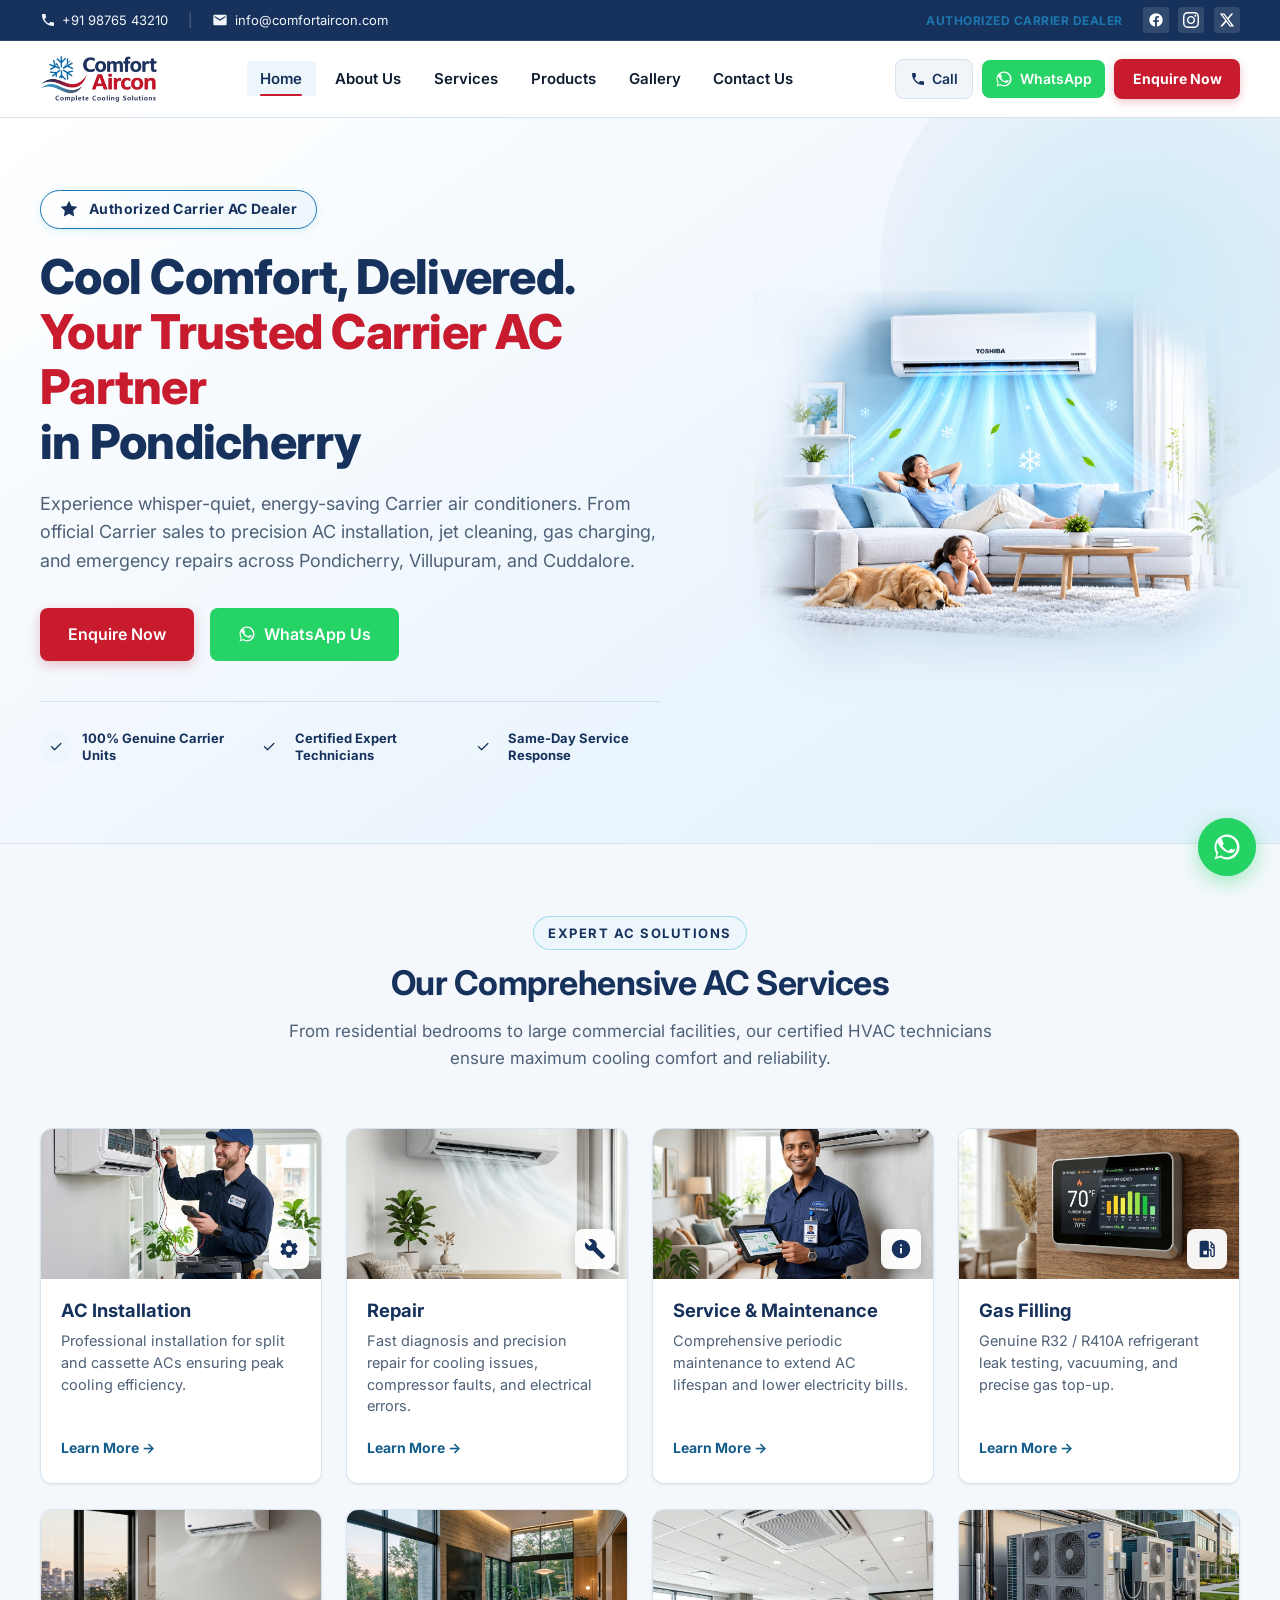
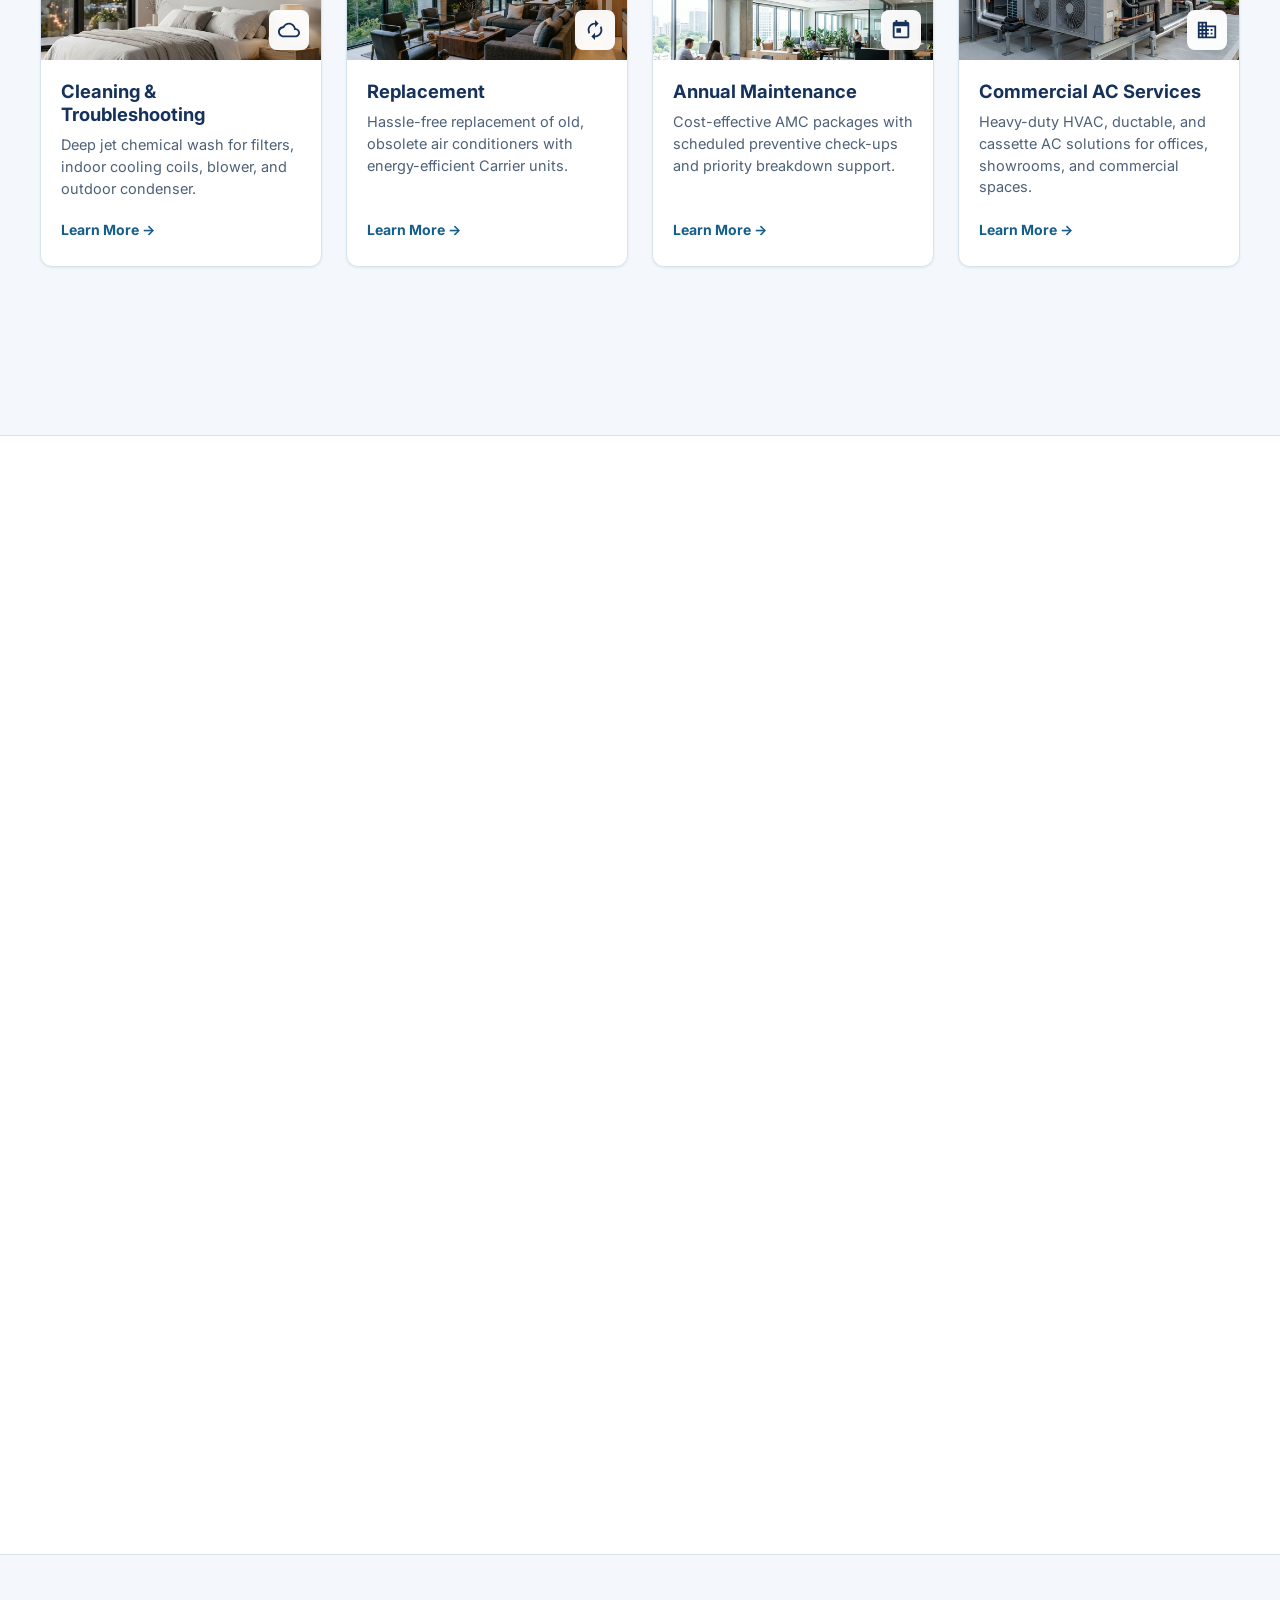
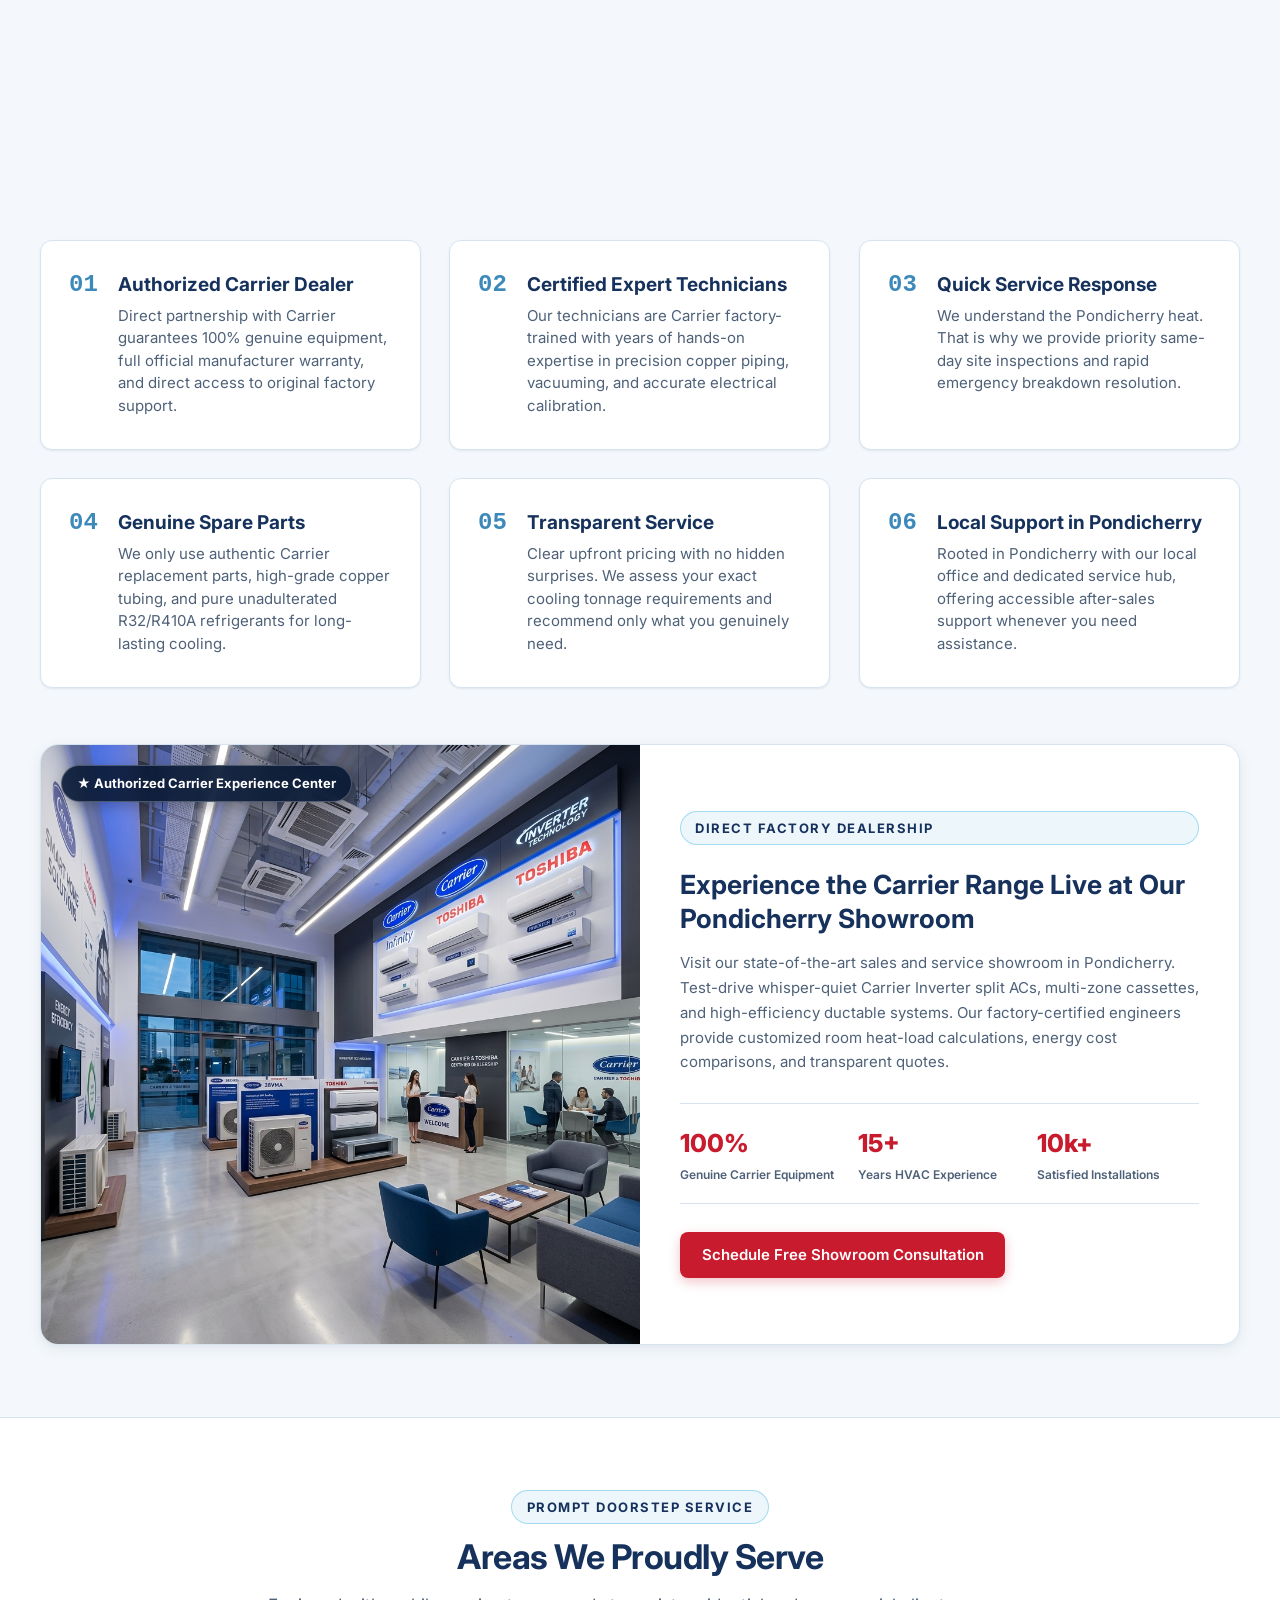
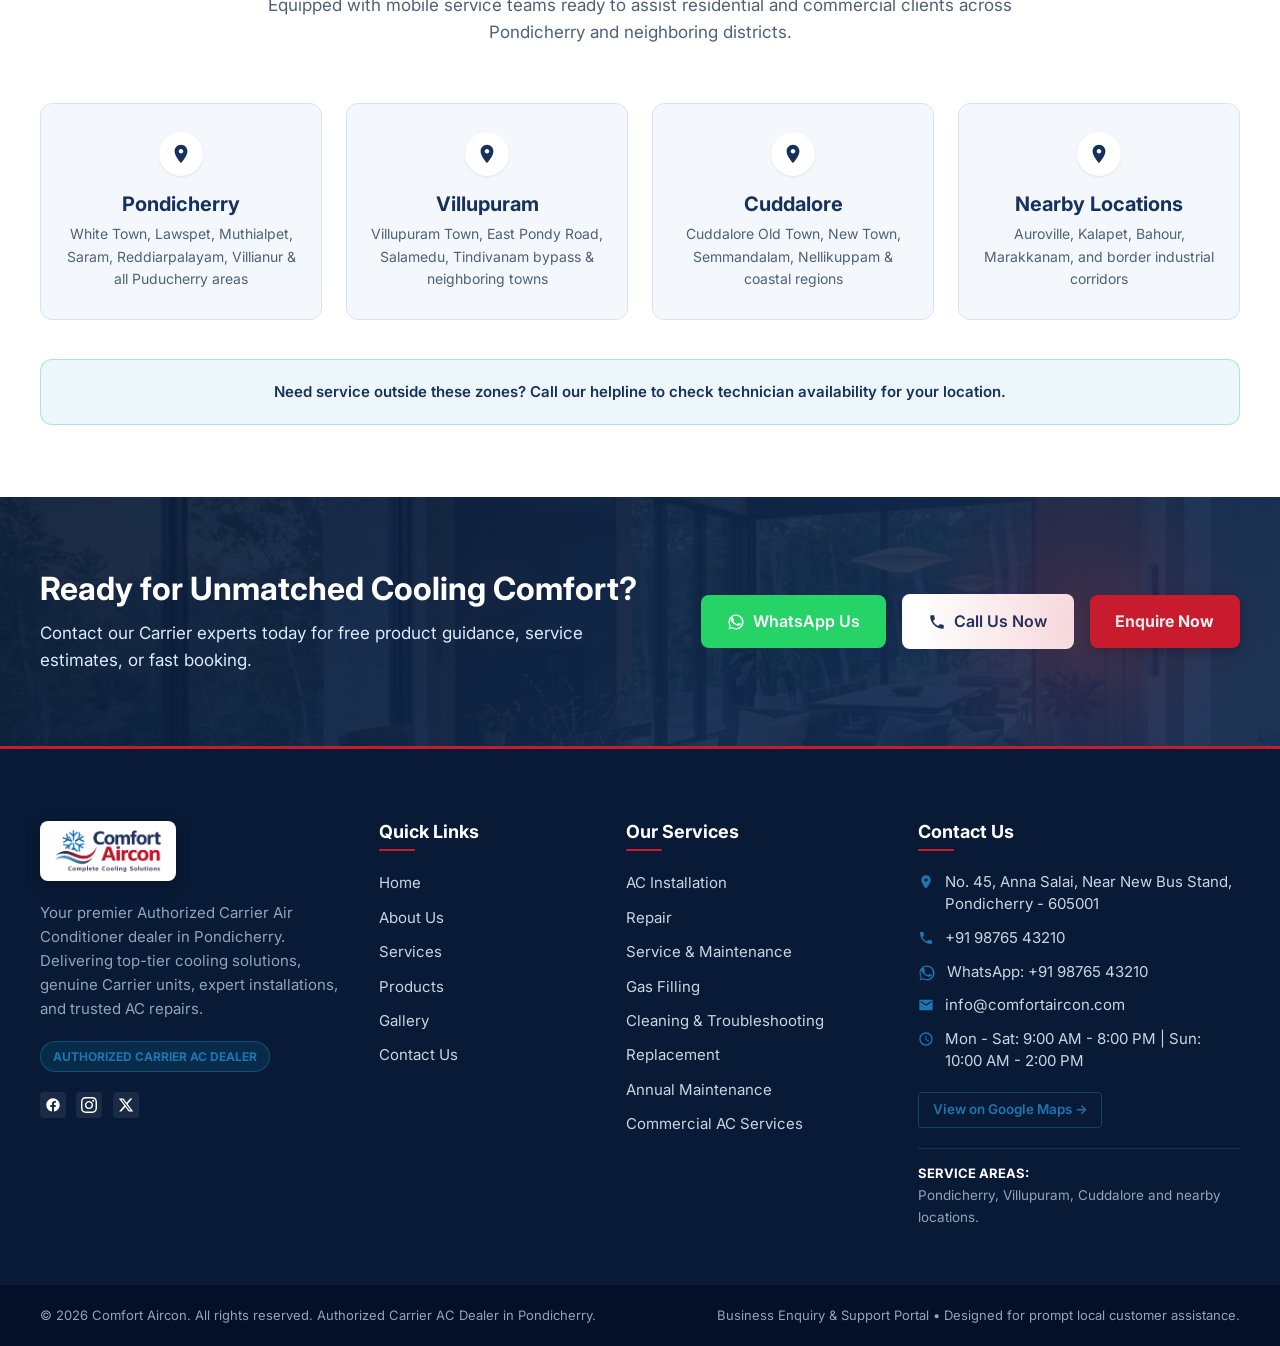
==== index.html @ d2ba53d6 "first commit" ====
<!DOCTYPE html>
<html lang="en">
<head>
  <meta charset="UTF-8" />
  <meta name="viewport" content="width=device-width, initial-scale=1.0" />
  <title>Comfort Aircon | Carrier AC Dealer &amp; AC Services in Pondicherry</title>
  <meta name="description" content="Authorized Carrier AC dealer and trusted AC service center in Pondicherry. Expert AC installation, repair, gas filling, maintenance and AMC in Pondicherry, Villupuram, and Cuddalore." />
  <meta name="keywords" content="Carrier AC dealer Pondicherry, AC service Pondicherry, AC installation, AC repair Pondicherry, Carrier inverter AC, AC gas filling Pondicherry, Villupuram, Cuddalore" />
  
  <!-- Open Graph Meta Tags -->
  <meta property="og:title" content="Comfort Aircon | Carrier AC Dealer &amp; AC Services in Pondicherry" />
  <meta property="og:description" content="Authorized Carrier AC dealer in Pondicherry. Fast AC installation, repair, gas filling, and preventive maintenance across Pondicherry, Villupuram, and Cuddalore." />
  <meta property="og:type" content="website" />
  <meta property="og:url" content="https://comfortaircon.com/" />
  <meta property="og:image" content="assets/images/hero-ac.svg" />

  <!-- Google Font: Inter -->
  <link rel="preconnect" href="https://fonts.googleapis.com" />
  <link rel="preconnect" href="https://fonts.gstatic.com" crossorigin />
  <link href="https://fonts.googleapis.com/css2?family=Inter:wght@400;500;600;700;800&display=swap" rel="stylesheet" />

  <!-- Stylesheet -->
  <link rel="stylesheet" href="css/style.css" />

  <!-- LocalBusiness Schema (JSON-LD) for SEO -->
  <script type="application/ld+json">
  {
    "@context": "https://schema.org",
    "@type": "HVACBusiness",
    "name": "Comfort Aircon",
    "image": "assets/images/hero-ac.svg",
    "description": "Authorized Carrier Air Conditioners dealer and multi-brand AC repair and maintenance service specialist in Pondicherry.",
    "address": {
      "@type": "PostalAddress",
      "streetAddress": "No. 45, Anna Salai, Near New Bus Stand",
      "addressLocality": "Pondicherry",
      "postalCode": "605001",
      "addressRegion": "Tamil Nadu / Puducherry",
      "addressCountry": "IN"
    },
    "geo": {
      "@type": "GeoCoordinates",
      "latitude": "11.9340",
      "longitude": "79.8306"
    },
    "telephone": "+919876543210",
    "email": "info@comfortaircon.com",
    "priceRange": "$$",
    "openingHoursSpecification": [
      {
        "@type": "OpeningHoursSpecification",
        "dayOfWeek": ["Monday", "Tuesday", "Wednesday", "Thursday", "Friday", "Saturday"],
        "opens": "09:00",
        "closes": "20:00"
      },
      {
        "@type": "OpeningHoursSpecification",
        "dayOfWeek": "Sunday",
        "opens": "10:00",
        "closes": "14:00"
      }
    ],
    "areaServed": [
      "Pondicherry",
      "Villupuram",
      "Cuddalore"
    ]
  }
  </script>
</head>
<body>

  <!-- Injected Header by layout.js -->
  <div id="site-header"></div>

  <!-- Main Home Page Content -->
  <main class="site-main">

    <!-- 1. HERO / BANNER SECTION -->
    <section class="hero-section" aria-labelledby="hero-heading">
      <div class="container hero-grid">
        <div class="hero-content reveal-on-scroll">
          <div class="dealer-seal-badge">
            <svg class="seal-icon" viewBox="0 0 24 24" fill="currentColor" aria-hidden="true">
              <path d="M12 2L15.09 8.26L22 9.27L17 14.14L18.18 21.02L12 17.77L5.82 21.02L7 14.14L2 9.27L8.91 8.26L12 2Z"/>
            </svg>
            <span class="seal-text">Authorized Carrier AC Dealer</span>
          </div>
          
          <h1 id="hero-heading" class="hero-title">
            Cool Comfort, Delivered. <br />
            <span class="hero-title-accent">Your Trusted Carrier AC Partner</span> in Pondicherry
          </h1>

          <p class="hero-description">
            Experience whisper-quiet, energy-saving Carrier air conditioners. From official Carrier sales to precision AC installation, jet cleaning, gas charging, and emergency repairs across Pondicherry, Villupuram, and Cuddalore.
          </p>

          <div class="hero-cta-group">
            <button type="button" class="btn btn-primary" data-action="open-enquiry" aria-label="Open Enquiry Form">
              Enquire Now
            </button>
            <a href="#" target="_blank" rel="noopener noreferrer" class="btn btn-whatsapp" data-bind="whatsapp-link" aria-label="Chat on WhatsApp">
              <svg xmlns="http://www.w3.org/2000/svg" viewBox="0 0 24 24" width="18" height="18" fill="currentColor" aria-hidden="true"><path d="M17.472 14.382c-.301-.15-1.78-.878-2.056-.979-.275-.101-.476-.15-.677.151-.2.302-.777.98-1.028 1.258-.251.277-.502.302-.803.151-1.808-.905-3.32-2.003-4.526-3.824-.15-.226-.016-.349.135-.5.136-.135.302-.351.452-.527.151-.176.201-.301.302-.502.1-.2.05-.376-.026-.527-.075-.15-1.78-4.293-1.854-4.469-.074-.176-.15-.15-.226-.15h-.627c-.226 0-.577.075-.879.377-.301.301-1.154 1.13-1.154 2.76 0 1.63 1.18 3.213 1.356 3.439.176.226 2.333 3.565 5.654 4.996 2.238.966 3.109.99 4.213.84.677-.092 2.056-.84 2.348-1.654.293-.815.293-1.512.206-1.659-.088-.147-.289-.223-.59-.374zM12.04 2C6.51 2 2.03 6.48 2.03 12.01c0 1.98.58 3.82 1.58 5.37L2 22l4.78-1.55a9.98 9.98 0 005.26 1.48c5.53 0 10.01-4.48 10.01-10.01C22.05 6.48 17.57 2 12.04 2zm0 18.23c-1.64 0-3.17-.48-4.47-1.3l-.32-.2-3.32 1.08 1.09-3.23-.21-.34a8.17 8.17 0 01-1.25-4.32c0-4.52 3.68-8.2 8.2-8.2s8.2 3.68 8.2 8.2-3.68 8.31-8.2 8.31z"/></svg>
              <span>WhatsApp Us</span>
            </a>
          </div>

          <!-- Key Highlights Strip -->
          <div class="hero-features-strip">
            <div class="hero-feature-item">
              <div class="hero-feature-icon" aria-hidden="true">✓</div>
              <span class="hero-feature-text">100% Genuine Carrier Units</span>
            </div>
            <div class="hero-feature-item">
              <div class="hero-feature-icon" aria-hidden="true">✓</div>
              <span class="hero-feature-text">Certified Expert Technicians</span>
            </div>
            <div class="hero-feature-item">
              <div class="hero-feature-icon" aria-hidden="true">✓</div>
              <span class="hero-feature-text">Same-Day Service Response</span>
            </div>
          </div>
        </div>

        <div class="hero-media reveal-on-scroll">
          <img 
            src="assets/images/hero-banner-ac.png" 
            alt="Carrier Inverter Air Conditioner cooling comfortable living room in Pondicherry" 
            class="hero-img" 
            width="650" 
            height="500" 
          />
        </div>
      </div>
    </section>

    <!-- 2. SERVICES OVERVIEW SECTION -->
    <section class="services-section section-padding" aria-labelledby="services-heading">
      <div class="container">
        <div class="section-header reveal-on-scroll">
          <span class="section-tag">Expert AC Solutions</span>
          <h2 id="services-heading" class="section-title">Our Comprehensive AC Services</h2>
          <p class="section-desc">
            From residential bedrooms to large commercial facilities, our certified HVAC technicians ensure maximum cooling comfort and reliability.
          </p>
        </div>

        <!-- Cards for all exactly 8 services -->
        <!-- Cards for all exactly 8 services -->
        <div class="services-grid">
          <!-- 1. AC Installation -->
          <article class="service-card reveal-item">
            <div class="service-media-wrap">
              <img src="assets/images/hero_tech.png" alt="Carrier AC Installation" class="service-media-img" loading="lazy" width="320" height="150" />
              <div class="service-icon-box" aria-hidden="true">
                <svg viewBox="0 0 24 24" width="22" height="22" fill="currentColor"><path d="M19.14 12.94c.04-.3.06-.61.06-.94 0-.32-.02-.64-.07-.94l2.03-1.58a.49.49 0 00.12-.61l-1.92-3.32a.488.488 0 00-.59-.22l-2.39.96c-.5-.38-1.03-.7-1.62-.94l-.36-2.54a.484.484 0 00-.48-.41h-3.84c-.24 0-.43.17-.47.41l-.36 2.54c-.59.24-1.13.57-1.62.94l-2.39-.96c-.22-.08-.47 0-.59.22L2.74 8.87c-.12.21-.08.47.12.61l2.03 1.58c-.05.3-.09.63-.09.94s.02.64.07.94l-2.03 1.58a.49.49 0 00-.12.61l1.92 3.32c.12.22.37.29.59.22l2.39-.96c.5.38 1.03.7 1.62.94l.36 2.54c.05.24.24.41.48.41h3.84c.24 0 .44-.17.47-.41l.36-2.54c.59-.24 1.13-.56 1.62-.94l2.39.96c.22.08.47 0 .59-.22l1.92-3.32c.12-.22.07-.47-.12-.61l-2.01-1.58zM12 15.6c-1.98 0-3.6-1.62-3.6-3.6s1.62-3.6 3.6-3.6 3.6 1.62 3.6 3.6-1.62 3.6-3.6 3.6z"/></svg>
              </div>
            </div>
            <div class="service-card-body">
              <h3 class="service-name">AC Installation</h3>
              <p class="service-desc">Professional installation for split and cassette ACs ensuring peak cooling efficiency.</p>
              <a href="services.html" class="service-link">Learn More &rarr;</a>
            </div>
          </article>

          <!-- 2. Repair -->
          <article class="service-card reveal-item">
            <div class="service-media-wrap">
              <img src="assets/images/ac.png" alt="AC Repair and Diagnostics" class="service-media-img" loading="lazy" width="320" height="150" />
              <div class="service-icon-box" aria-hidden="true">
                <svg viewBox="0 0 24 24" width="22" height="22" fill="currentColor"><path d="M22.7 19l-9.1-9.1c.9-2.3.4-5-1.5-6.9-2-2-5-2.4-7.4-1.3L9 6 6 9 1.6 4.7C.4 7.1.9 10.1 2.9 12.1c1.9 1.9 4.6 2.4 6.9 1.5l9.1 9.1c.4.4 1 .4 1.4 0l2.3-2.3c.5-.4.5-1.1.1-1.4z"/></svg>
              </div>
            </div>
            <div class="service-card-body">
              <h3 class="service-name">Repair</h3>
              <p class="service-desc">Fast diagnosis and precision repair for cooling issues, compressor faults, and electrical errors.</p>
              <a href="services.html" class="service-link">Learn More &rarr;</a>
            </div>
          </article>

          <!-- 3. Service & Maintenance -->
          <article class="service-card reveal-item">
            <div class="service-media-wrap">
              <img src="assets/images/about.png" alt="Carrier HVAC Service Engineer" class="service-media-img" loading="lazy" width="320" height="150" />
              <div class="service-icon-box" aria-hidden="true">
                <svg viewBox="0 0 24 24" width="22" height="22" fill="currentColor"><path d="M12 2C6.48 2 2 6.48 2 12s4.48 10 10 10 10-4.48 10-10S17.52 2 12 2zm1 15h-2v-6h2v6zm0-8h-2V7h2v2z"/></svg>
              </div>
            </div>
            <div class="service-card-body">
              <h3 class="service-name">Service &amp; Maintenance</h3>
              <p class="service-desc">Comprehensive periodic maintenance to extend AC lifespan and lower electricity bills.</p>
              <a href="services.html" class="service-link">Learn More &rarr;</a>
            </div>
          </article>

          <!-- 4. Gas Filling -->
          <article class="service-card reveal-item">
            <div class="service-media-wrap">
              <img src="assets/images/thermostat.png" alt="Refrigerant Gas Filling and Calibration" class="service-media-img" loading="lazy" width="320" height="150" />
              <div class="service-icon-box" aria-hidden="true">
                <svg viewBox="0 0 24 24" width="22" height="22" fill="currentColor"><path d="M19.77 7.23l.01-.01-3.72-3.72L15 4.56l2.11 2.11c-.94.36-1.61 1.26-1.61 2.33 0 1.38 1.12 2.5 2.5 2.5.36 0 .69-.08 1-.21v7.21c0 .55-.45 1-1 1s-1-.45-1-1V14c0-1.1-.9-2-2-2h-1V5c0-1.1-.9-2-2-2H6c-1.1 0-2 .9-2 2v16h10v-7.5h1.5v5c0 1.38 1.12 2.5 2.5 2.5s2.5-1.12 2.5-2.5V9c0-.69-.28-1.32-.73-1.77zM18 10c-.55 0-1-.45-1-1s.45-1 1-1 1 .45 1 1-.45 1-1 1zM8 18v-4h4v4H8z"/></svg>
              </div>
            </div>
            <div class="service-card-body">
              <h3 class="service-name">Gas Filling</h3>
              <p class="service-desc">Genuine R32 / R410A refrigerant leak testing, vacuuming, and precise gas top-up.</p>
              <a href="services.html" class="service-link">Learn More &rarr;</a>
            </div>
          </article>

          <!-- 5. Cleaning & Troubleshooting -->
          <article class="service-card reveal-item">
            <div class="service-media-wrap">
              <img src="assets/images/carrier-split.png" alt="Deep Jet AC Cleaning" class="service-media-img" loading="lazy" width="320" height="150" />
              <div class="service-icon-box" aria-hidden="true">
                <svg viewBox="0 0 24 24" width="22" height="22" fill="currentColor"><path d="M19.36 10.04C18.67 6.59 15.64 4 12 4 9.11 4 6.6 5.64 5.35 8.04 2.34 8.36 0 10.91 0 14c0 3.31 2.69 6 6 6h13c2.76 0 5-2.24 5-5 0-2.64-2.05-4.78-4.64-4.96zM19 18H6c-2.21 0-4-1.79-4-4 0-2.05 1.53-3.76 3.56-3.97l1.07-.11.5-.95C8.08 7.14 9.94 6 12 6c2.62 0 4.88 1.86 5.39 4.43l.3 1.5 1.53.11c1.56.1 2.78 1.41 2.78 2.96 0 1.65-1.35 3-3 3z"/></svg>
              </div>
            </div>
            <div class="service-card-body">
              <h3 class="service-name">Cleaning &amp; Troubleshooting</h3>
              <p class="service-desc">Deep jet chemical wash for filters, indoor cooling coils, blower, and outdoor condenser.</p>
              <a href="services.html" class="service-link">Learn More &rarr;</a>
            </div>
          </article>

          <!-- 6. Replacement -->
          <article class="service-card reveal-item">
            <div class="service-media-wrap">
              <img src="assets/images/livingroom.png" alt="Air Conditioner Replacement" class="service-media-img" loading="lazy" width="320" height="150" />
              <div class="service-icon-box" aria-hidden="true">
                <svg viewBox="0 0 24 24" width="22" height="22" fill="currentColor"><path d="M12 6v3l4-4-4-4v3c-4.42 0-8 3.58-8 8 0 1.57.46 3.03 1.24 4.26L6.7 14.8c-.45-.83-.7-1.79-.7-2.8 0-3.31 2.69-6 6-6zm6.76 1.74L17.3 9.2c.44.84.7 1.79.7 2.8 0 3.31-2.69 6-6 6v-3l-4 4 4 4v-3c4.42 0 8-3.58 8-8 0-1.57-.46-3.03-1.24-4.26z"/></svg>
              </div>
            </div>
            <div class="service-card-body">
              <h3 class="service-name">Replacement</h3>
              <p class="service-desc">Hassle-free replacement of old, obsolete air conditioners with energy-efficient Carrier units.</p>
              <a href="services.html" class="service-link">Learn More &rarr;</a>
            </div>
          </article>

          <!-- 7. Annual Maintenance -->
          <article class="service-card reveal-item">
            <div class="service-media-wrap">
              <img src="assets/images/carrier-cassette.png" alt="Annual Maintenance Contract" class="service-media-img" loading="lazy" width="320" height="150" />
              <div class="service-icon-box" aria-hidden="true">
                <svg viewBox="0 0 24 24" width="22" height="22" fill="currentColor"><path d="M19 3h-1V1h-2v2H8V1H6v2H5c-1.11 0-1.99.9-1.99 2L3 19c0 1.1.89 2 2 2h14c1.1 0 2-.9 2-2V5c0-1.1-.9-2-2-2zm0 16H5V8h14v11zM7 10h5v5H7z"/></svg>
              </div>
            </div>
            <div class="service-card-body">
              <h3 class="service-name">Annual Maintenance</h3>
              <p class="service-desc">Cost-effective AMC packages with scheduled preventive check-ups and priority breakdown support.</p>
              <a href="services.html" class="service-link">Learn More &rarr;</a>
            </div>
          </article>

          <!-- 8. Commercial AC Services -->
          <article class="service-card reveal-item">
            <div class="service-media-wrap">
              <img src="assets/images/carrier-vrf.png" alt="Commercial VRF AC Systems" class="service-media-img" loading="lazy" width="320" height="150" />
              <div class="service-icon-box" aria-hidden="true">
                <svg viewBox="0 0 24 24" width="22" height="22" fill="currentColor"><path d="M12 7V3H2v18h20V7H12zM6 19H4v-2h2v2zm0-4H4v-2h2v2zm0-4H4V9h2v2zm0-4H4V5h2v2zm4 12H8v-2h2v2zm0-4H8v-2h2v2zm0-4H8V9h2v2zm0-4H8V5h2v2zm10 12h-8v-2h2v-2h-2v-2h2v-2h-2V9h8v10zm-2-8h-2v2h2v-2zm0 4h-2v2h2v-2z"/></svg>
              </div>
            </div>
            <div class="service-card-body">
              <h3 class="service-name">Commercial AC Services</h3>
              <p class="service-desc">Heavy-duty HVAC, ductable, and cassette AC solutions for offices, showrooms, and commercial spaces.</p>
              <a href="services.html" class="service-link">Learn More &rarr;</a>
            </div>
          </article>
        </div>

        <div class="section-footer-cta reveal-on-scroll">
          <a href="services.html" class="btn btn-secondary">
            View All Services &rarr;
          </a>
        </div>
      </div>
    </section>

    <!-- 3. FEATURED PRODUCTS SECTION -->
    <section class="products-section section-padding" aria-labelledby="products-heading">
      <div class="container">
        <div class="section-header reveal-on-scroll">
          <span class="section-tag">Authorized Carrier Range</span>
          <h2 id="products-heading" class="section-title">Featured Carrier Air Conditioners</h2>
          <p class="section-desc">
            Explore premium inverter air conditioners engineered for maximum cooling performance, whisper-quiet operation, and low electricity consumption.
          </p>
        </div>

        <!-- Rendered dynamically from CONFIG.mockProducts via main.js -->
        <div class="products-grid" id="featured-products-container">
          <!-- 1. Carrier Ester Neo Split AC -->
          <article class="product-card reveal-item" data-product-id="carrier-ester-neo-15-3s">
            <div class="product-image-wrap">
              <img src="assets/images/carrier-split.png" alt="Carrier Ester Neo Inverter Split AC - Model CAI18ER3R30F0" class="product-img" loading="lazy" width="400" height="250" />
            </div>
            <div class="product-content">
              <div class="product-badge">Carrier Authorized</div>
              <h3 class="product-name">Carrier Ester Neo Inverter Split AC</h3>
              <p class="product-model"><span class="model-label">Model:</span> CAI18ER3R30F0</p>
              <div class="product-info-block">
                <h4 class="product-info-heading">Specifications:</h4>
                <p class="product-spec-text">1.5 Ton | 3 Star Energy Rating | 100% Copper Condenser | R32 Eco Refrigerant</p>
              </div>
              <div class="product-info-block">
                <h4 class="product-info-heading">Key Features:</h4>
                <p class="product-feature-text">Dual Filtration with PM 2.5 filter, Hydrophilic Blue Fins, Insta-Cool Technology, Silent Sleep Mode</p>
              </div>
              <div class="product-action-row">
                <button type="button" class="btn btn-product-enquire" data-action="enquire-product" data-product-name="Carrier Ester Neo Inverter Split AC" aria-label="Enquire about Carrier Ester Neo Inverter Split AC">
                  Enquire About This AC
                </button>
              </div>
            </div>
          </article>

          <!-- 2. Carrier Emperia Neo Split AC -->
          <article class="product-card reveal-item" data-product-id="carrier-emperia-neo-15-5s">
            <div class="product-image-wrap">
              <img src="assets/images/toshiba-split.png" alt="Carrier Emperia Neo Inverter Split AC - Model CAI18EN5R30F0" class="product-img" loading="lazy" width="400" height="250" />
            </div>
            <div class="product-content">
              <div class="product-badge">Carrier Authorized</div>
              <h3 class="product-name">Carrier Emperia Neo Inverter Split AC</h3>
              <p class="product-model"><span class="model-label">Model:</span> CAI18EN5R30F0</p>
              <div class="product-info-block">
                <h4 class="product-info-heading">Specifications:</h4>
                <p class="product-spec-text">1.5 Ton | 5 Star Super Energy Saver | 100% Copper | 5000W Cooling Capacity</p>
              </div>
              <div class="product-info-block">
                <h4 class="product-info-heading">Key Features:</h4>
                <p class="product-feature-text">Flexicool 6-in-1 Hybrid Inverter, Auto Cleanser, High Ambient Cooling up to 55°C, Stabilizer Free Operation</p>
              </div>
              <div class="product-action-row">
                <button type="button" class="btn btn-product-enquire" data-action="enquire-product" data-product-name="Carrier Emperia Neo Inverter Split AC" aria-label="Enquire about Carrier Emperia Neo Inverter Split AC">
                  Enquire About This AC
                </button>
              </div>
            </div>
          </article>

          <!-- 3. Carrier Concealed Ductable Central AC -->
          <article class="product-card reveal-item" data-product-id="carrier-ductable-inverter">
            <div class="product-image-wrap">
              <img src="assets/images/carrier-ductable.png" alt="Carrier Concealed Ductable Central AC - Model CDU36IN5R30D0" class="product-img" loading="lazy" width="400" height="250" />
            </div>
            <div class="product-content">
              <div class="product-badge">Carrier Authorized</div>
              <h3 class="product-name">Carrier Concealed Ductable Central AC</h3>
              <p class="product-model"><span class="model-label">Model:</span> CDU36IN5R30D0</p>
              <div class="product-info-block">
                <h4 class="product-info-heading">Specifications:</h4>
                <p class="product-spec-text">3.0 Ton | High Static Pressure Inverter | Hidden Architecture Ducting | R410A / R32</p>
              </div>
              <div class="product-info-block">
                <h4 class="product-info-heading">Key Features:</h4>
                <p class="product-feature-text">Whisper-Silent Operation, Precision Multi-Zone Vents, Slimline Ceiling Profile, Commercial &amp; Villa Grade</p>
              </div>
              <div class="product-action-row">
                <button type="button" class="btn btn-product-enquire" data-action="enquire-product" data-product-name="Carrier Concealed Ductable Central AC" aria-label="Enquire about Carrier Concealed Ductable Central AC">
                  Enquire About This AC
                </button>
              </div>
            </div>
          </article>

          <!-- 4. Carrier C-Series Commercial Cassette AC -->
          <article class="product-card reveal-item" data-product-id="carrier-c-series-cassette">
            <div class="product-image-wrap">
              <img src="assets/images/carrier-cassette.png" alt="Carrier C-Series Commercial Cassette AC - Model CAS24CS4R30C0" class="product-img" loading="lazy" width="400" height="250" />
            </div>
            <div class="product-content">
              <div class="product-badge">Carrier Authorized</div>
              <h3 class="product-name">Carrier C-Series Commercial Cassette AC</h3>
              <p class="product-model"><span class="model-label">Model:</span> CAS24CS4R30C0</p>
              <div class="product-info-block">
                <h4 class="product-info-heading">Specifications:</h4>
                <p class="product-spec-text">2.0 Ton | Ceiling Mounted 4-Way Cassette | Inverter Compressor | High Efficiency Condenser</p>
              </div>
              <div class="product-info-block">
                <h4 class="product-info-heading">Key Features:</h4>
                <p class="product-feature-text">360-Degree Uniform Air Distribution, Built-in High Lift Drain Pump, Ultra-Slim Profile, Wired/Wireless Remote</p>
              </div>
              <div class="product-action-row">
                <button type="button" class="btn btn-product-enquire" data-action="enquire-product" data-product-name="Carrier C-Series Commercial Cassette AC" aria-label="Enquire about Carrier C-Series Commercial Cassette AC">
                  Enquire About This AC
                </button>
              </div>
            </div>
          </article>
        </div>

        <div class="section-footer-cta reveal-on-scroll">
          <a href="products.html" class="btn btn-secondary">
            View All Products &rarr;
          </a>
        </div>
      </div>
    </section>

    <!-- 4. WHY CHOOSE US SECTION -->
    <section class="why-section section-padding" aria-labelledby="why-heading">
      <div class="container">
        <div class="section-header reveal-on-scroll">
          <span class="section-tag">The Comfort Aircon Advantage</span>
          <h2 id="why-heading" class="section-title">Why Choose Comfort Aircon</h2>
          <p class="section-desc">
            When it comes to air conditioning, trust and technical competence matter. Here is why homeowners and businesses across Pondicherry rely on us.
          </p>
        </div>

        <div class="reasons-grid">
          <!-- Reason 1 -->
          <article class="reason-card reveal-item">
            <span class="reason-number">01</span>
            <div class="reason-content">
              <h3 class="reason-title">Authorized Carrier Dealer</h3>
              <p class="reason-desc">Direct partnership with Carrier guarantees 100% genuine equipment, full official manufacturer warranty, and direct access to original factory support.</p>
            </div>
          </article>

          <!-- Reason 2 -->
          <article class="reason-card reveal-item">
            <span class="reason-number">02</span>
            <div class="reason-content">
              <h3 class="reason-title">Certified Expert Technicians</h3>
              <p class="reason-desc">Our technicians are Carrier factory-trained with years of hands-on expertise in precision copper piping, vacuuming, and accurate electrical calibration.</p>
            </div>
          </article>

          <!-- Reason 3 -->
          <article class="reason-card reveal-item">
            <span class="reason-number">03</span>
            <div class="reason-content">
              <h3 class="reason-title">Quick Service Response</h3>
              <p class="reason-desc">We understand the Pondicherry heat. That is why we provide priority same-day site inspections and rapid emergency breakdown resolution.</p>
            </div>
          </article>

          <!-- Reason 4 -->
          <article class="reason-card reveal-item">
            <span class="reason-number">04</span>
            <div class="reason-content">
              <h3 class="reason-title">Genuine Spare Parts</h3>
              <p class="reason-desc">We only use authentic Carrier replacement parts, high-grade copper tubing, and pure unadulterated R32/R410A refrigerants for long-lasting cooling.</p>
            </div>
          </article>

          <!-- Reason 5 -->
          <article class="reason-card reveal-item">
            <span class="reason-number">05</span>
            <div class="reason-content">
              <h3 class="reason-title">Transparent Service</h3>
              <p class="reason-desc">Clear upfront pricing with no hidden surprises. We assess your exact cooling tonnage requirements and recommend only what you genuinely need.</p>
            </div>
          </article>

          <!-- Reason 6 -->
          <article class="reason-card reveal-item">
            <span class="reason-number">06</span>
            <div class="reason-content">
              <h3 class="reason-title">Local Support in Pondicherry</h3>
              <p class="reason-desc">Rooted in Pondicherry with our local office and dedicated service hub, offering accessible after-sales support whenever you need assistance.</p>
            </div>
          </article>
        </div>

        <!-- Showroom & Experience Center Trust Feature Banner -->
        <div class="dealership-feature-banner reveal-on-scroll">
          <div class="dealership-feature-grid">
            <div class="dealership-feature-media">
              <img src="assets/images/carrier_toshiba_sales_showroom.png" alt="Comfort Aircon - Official Authorized Carrier Showroom in Pondicherry" class="dealership-img" width="560" height="380" loading="lazy" />
              <div class="dealership-badge-floating">
                <span>★ Authorized Carrier Experience Center</span>
              </div>
            </div>
            <div class="dealership-feature-content">
              <span class="section-tag">Direct Factory Dealership</span>
              <h3 class="dealership-feature-title">Experience the Carrier Range Live at Our Pondicherry Showroom</h3>
              <p class="dealership-feature-desc">
                Visit our state-of-the-art sales and service showroom in Pondicherry. Test-drive whisper-quiet Carrier Inverter split ACs, multi-zone cassettes, and high-efficiency ductable systems. Our factory-certified engineers provide customized room heat-load calculations, energy cost comparisons, and transparent quotes.
              </p>
              <div class="dealership-stats-row">
                <div class="dealership-stat">
                  <span class="stat-number">100%</span>
                  <span class="stat-label">Genuine Carrier Equipment</span>
                </div>
                <div class="dealership-stat">
                  <span class="stat-number">15+</span>
                  <span class="stat-label">Years HVAC Experience</span>
                </div>
                <div class="dealership-stat">
                  <span class="stat-number">10k+</span>
                  <span class="stat-label">Satisfied Installations</span>
                </div>
              </div>
              <div class="dealership-action-row">
                <button type="button" class="btn btn-primary" data-action="open-enquiry" aria-label="Book Showroom Consultation">
                  Schedule Free Showroom Consultation
                </button>
              </div>
            </div>
          </div>
        </div>
      </div>
    </section>

    <!-- 5. SERVICE AREAS SECTION -->
    <section class="areas-section section-padding" aria-labelledby="areas-heading">
      <div class="container">
        <div class="section-header reveal-on-scroll">
          <span class="section-tag">Prompt Doorstep Service</span>
          <h2 id="areas-heading" class="section-title">Areas We Proudly Serve</h2>
          <p class="section-desc">
            Equipped with mobile service teams ready to assist residential and commercial clients across Pondicherry and neighboring districts.
          </p>
        </div>

        <div class="areas-grid">
          <!-- Area 1: Pondicherry -->
          <div class="area-card reveal-item">
            <div class="area-pin" aria-hidden="true">
              <svg viewBox="0 0 24 24" width="22" height="22" fill="currentColor"><path d="M12 2C8.13 2 5 5.13 5 9c0 5.25 7 13 7 13s7-7.75 7-13c0-3.87-3.13-7-7-7zm0 9.5c-1.38 0-2.5-1.12-2.5-2.5s1.12-2.5 2.5-2.5 2.5 1.12 2.5 2.5-1.12 2.5-2.5 2.5z"/></svg>
            </div>
            <h3 class="area-name">Pondicherry</h3>
            <p class="area-sub">White Town, Lawspet, Muthialpet, Saram, Reddiarpalayam, Villianur &amp; all Puducherry areas</p>
          </div>

          <!-- Area 2: Villupuram -->
          <div class="area-card reveal-item">
            <div class="area-pin" aria-hidden="true">
              <svg viewBox="0 0 24 24" width="22" height="22" fill="currentColor"><path d="M12 2C8.13 2 5 5.13 5 9c0 5.25 7 13 7 13s7-7.75 7-13c0-3.87-3.13-7-7-7zm0 9.5c-1.38 0-2.5-1.12-2.5-2.5s1.12-2.5 2.5-2.5 2.5 1.12 2.5 2.5-1.12 2.5-2.5 2.5z"/></svg>
            </div>
            <h3 class="area-name">Villupuram</h3>
            <p class="area-sub">Villupuram Town, East Pondy Road, Salamedu, Tindivanam bypass &amp; neighboring towns</p>
          </div>

          <!-- Area 3: Cuddalore -->
          <div class="area-card reveal-item">
            <div class="area-pin" aria-hidden="true">
              <svg viewBox="0 0 24 24" width="22" height="22" fill="currentColor"><path d="M12 2C8.13 2 5 5.13 5 9c0 5.25 7 13 7 13s7-7.75 7-13c0-3.87-3.13-7-7-7zm0 9.5c-1.38 0-2.5-1.12-2.5-2.5s1.12-2.5 2.5-2.5 2.5 1.12 2.5 2.5-1.12 2.5-2.5 2.5z"/></svg>
            </div>
            <h3 class="area-name">Cuddalore</h3>
            <p class="area-sub">Cuddalore Old Town, New Town, Semmandalam, Nellikuppam &amp; coastal regions</p>
          </div>

          <!-- Area 4: Nearby -->
          <div class="area-card reveal-item">
            <div class="area-pin" aria-hidden="true">
              <svg viewBox="0 0 24 24" width="22" height="22" fill="currentColor"><path d="M12 2C8.13 2 5 5.13 5 9c0 5.25 7 13 7 13s7-7.75 7-13c0-3.87-3.13-7-7-7zm0 9.5c-1.38 0-2.5-1.12-2.5-2.5s1.12-2.5 2.5-2.5 2.5 1.12 2.5 2.5-1.12 2.5-2.5 2.5z"/></svg>
            </div>
            <h3 class="area-name">Nearby Locations</h3>
            <p class="area-sub">Auroville, Kalapet, Bahour, Marakkanam, and border industrial corridors</p>
          </div>
        </div>

        <div class="areas-note-banner reveal-on-scroll">
          <span>Need service outside these zones? Call our helpline to check technician availability for your location.</span>
        </div>
      </div>
    </section>

    <!-- 6. ENQUIRY BUTTONS STRIP -->
    <section class="enquiry-strip-section" aria-label="Quick Enquiry and Contact Strip">
      <div class="container strip-container">
        <div class="strip-content">
          <h2 class="strip-title">Ready for Unmatched Cooling Comfort?</h2>
          <p class="strip-desc">
            Contact our Carrier experts today for free product guidance, service estimates, or fast booking.
          </p>
        </div>

        <div class="strip-buttons-group">
          <!-- WhatsApp Button -->
          <a href="#" target="_blank" rel="noopener noreferrer" class="btn btn-whatsapp" data-bind="whatsapp-link" aria-label="Chat with Comfort Aircon on WhatsApp">
            <svg viewBox="0 0 24 24" width="18" height="18" fill="currentColor" aria-hidden="true"><path d="M17.472 14.382c-.301-.15-1.78-.878-2.056-.979-.275-.101-.476-.15-.677.151-.2.302-.777.98-1.028 1.258-.251.277-.502.302-.803.151-1.808-.905-3.32-2.003-4.526-3.824-.15-.226-.016-.349.135-.5.136-.135.302-.351.452-.527.151-.176.201-.301.302-.502.1-.2.05-.376-.026-.527-.075-.15-1.78-4.293-1.854-4.469-.074-.176-.15-.15-.226-.15h-.627c-.226 0-.577.075-.879.377-.301.301-1.154 1.13-1.154 2.76 0 1.63 1.18 3.213 1.356 3.439.176.226 2.333 3.565 5.654 4.996 2.238.966 3.109.99 4.213.84.677-.092 2.056-.84 2.348-1.654.293-.815.293-1.512.206-1.659-.088-.147-.289-.223-.59-.374zM12.04 2C6.51 2 2.03 6.48 2.03 12.01c0 1.98.58 3.82 1.58 5.37L2 22l4.78-1.55a9.98 9.98 0 005.26 1.48c5.53 0 10.01-4.48 10.01-10.01C22.05 6.48 17.57 2 12.04 2zm0 18.23c-1.64 0-3.17-.48-4.47-1.3l-.32-.2-3.32 1.08 1.09-3.23-.21-.34a8.17 8.17 0 01-1.25-4.32c0-4.52 3.68-8.2 8.2-8.2s8.2 3.68 8.2 8.2-3.68 8.31-8.2 8.31z"/></svg>
            <span>WhatsApp Us</span>
          </a>

          <!-- Call Button (tel: link, opens mobile dial screen) -->
          <a href="#" class="btn btn-strip-call" data-bind="call-link" aria-label="Call Comfort Aircon">
            <svg viewBox="0 0 24 24" width="18" height="18" fill="currentColor" aria-hidden="true"><path d="M6.62 10.79a15.05 15.05 0 006.59 6.59l2.2-2.2a1 1 0 011.02-.24 11.41 11.41 0 003.58.57 1 1 0 011 1V20a1 1 0 01-1 1A17 17 0 013 4a1 1 0 011-1h3.5a1 1 0 011 1 11.41 11.41 0 00.57 3.58 1 1 0 01-.25 1.02l-2.2 2.19z"/></svg>
            <span>Call Us Now</span>
          </a>

          <!-- Enquire Now Button -->
          <button type="button" class="btn btn-strip-enquire" data-action="open-enquiry" aria-label="Open Enquiry Form">
            Enquire Now
          </button>
        </div>
      </div>
    </section>

  </main>

  <!-- Injected Footer by layout.js -->
  <div id="site-footer"></div>

  <!-- Scripts: Vanilla JS without modules for 100% file:// compatibility -->
  <script src="js/config.js"></script>
  <script src="js/layout.js"></script>
  <script src="js/main.js"></script>
</body>
</html>
---- css/style.css ----
/* ==========================================================================
   COMFORT AIRCON - MAIN STYLESHEET
   Carrier Authorized Dealer & AC Service Specialist in Pondicherry
   Design: Modern "Cool Air" Aesthetic, Trustworthy, Responsive & Accessible
   ========================================================================== */

/* --------------------------------------------------------------------------
   1. CSS VARIABLES & DESIGN TOKENS
   -------------------------------------------------------------------------- */
:root {
  /* Brand Color Palette - Derived from Official Comfort Aircon Logo */
  --color-primary: #16325c;          /* Deep Corporate Navy (from "Comfort") */
  --color-primary-dark: #0f2240;     /* Darker navy */
  --color-primary-light: #21477e;    /* Lighter navy */

  --color-brand-red: #c81b2e;        /* Signature Vibrant Red (from "Aircon") */
  --color-brand-red-hover: #a61221;  /* Darker Red on hover */
  --color-brand-red-soft: #fef2f3;   /* Soft red tint */
  --color-brand-red-glow: rgba(200, 27, 46, 0.22);

  --color-accent: #1c76af;           /* Sky / Cyan Blue (Snowflake & Breeze) */
  --color-accent-hover: #155e8c;
  --color-accent-soft: #edf6fb;      /* Soft ice blue tint */
  --color-accent-glow: rgba(28, 118, 175, 0.25);

  /* Functional Colors */
  --color-whatsapp: #25d366;
  --color-whatsapp-hover: #20ba5a;
  --color-call: #16325c;
  --color-error: #c81b2e;
  --color-error-bg: #fef2f2;
  --color-success: #16a34a;
  --color-success-bg: #f0fdf4;

  /* Neutrals & Backgrounds */
  --color-bg-body: #f4f8fc;          /* Fresh cool light grey/ice background */
  --color-bg-surface: #ffffff;
  --color-bg-subtle: #ebf3f9;
  --color-text-main: #0f1c30;        /* Deep slate text */
  --color-text-muted: #4e6178;       /* Secondary descriptive text */
  --color-text-light: #899eb6;
  --color-border: #d7e4f0;
  --color-border-hover: #b2cbe0;

  /* Typography */
  --font-family: 'Inter', system-ui, -apple-system, BlinkMacSystemFont, 'Segoe UI', Roboto, Helvetica, Arial, sans-serif;
  --font-heading: 'Inter', system-ui, -apple-system, BlinkMacSystemFont, sans-serif;

  /* Elevation Shadows */
  --shadow-sm: 0 1px 3px rgba(22, 50, 92, 0.06), 0 1px 2px rgba(0, 0, 0, 0.04);
  --shadow-md: 0 4px 14px rgba(22, 50, 92, 0.08), 0 2px 6px rgba(0, 0, 0, 0.03);
  --shadow-lg: 0 10px 28px rgba(22, 50, 92, 0.12), 0 4px 10px rgba(0, 0, 0, 0.04);
  --shadow-hover: 0 16px 36px rgba(22, 50, 92, 0.16), 0 6px 14px rgba(200, 27, 46, 0.12);
  --shadow-modal: 0 24px 60px rgba(22, 50, 92, 0.28), 0 8px 24px rgba(0, 0, 0, 0.12);

  /* Border Radii */
  --radius-xs: 4px;
  --radius-sm: 8px;
  --radius-md: 12px;
  --radius-lg: 18px;
  --radius-xl: 24px;
  --radius-full: 9999px;

  /* Transitions */
  --transition-fast: 0.15s ease;
  --transition-normal: 0.25s ease;
  --transition-smooth: 0.35s cubic-bezier(0.16, 1, 0.3, 1);

  /* Layout Widths */
  --container-max: 1240px;
  --container-narrow: 980px;
}

/* --------------------------------------------------------------------------
   2. RESET & BASE ELEMENTS
   -------------------------------------------------------------------------- */
[hidden] {
  display: none !important;
}

*, *::before, *::after {
  box-sizing: border-box;
  margin: 0;
  padding: 0;
}

html {
  font-size: 16px;
  scroll-behavior: smooth;
  -webkit-text-size-adjust: 100%;
}

body {
  font-family: var(--font-family);
  background-color: var(--color-bg-body);
  color: var(--color-text-main);
  line-height: 1.6;
  min-height: 100vh;
  display: flex;
  flex-direction: column;
  overflow-x: hidden;
  -webkit-font-smoothing: antialiased;
}

body.modal-scroll-lock {
  overflow: hidden;
  touch-action: none;
}

img, svg {
  display: block;
  max-width: 100%;
  height: auto;
}

a {
  color: inherit;
  text-decoration: none;
  transition: color var(--transition-fast);
}

button, input, select, textarea {
  font: inherit;
  color: inherit;
}

button {
  cursor: pointer;
  border: none;
  background: none;
}

ul, ol {
  list-style: none;
}

h1, h2, h3, h4, h5, h6 {
  font-family: var(--font-heading);
  color: var(--color-primary);
  line-height: 1.25;
  font-weight: 700;
}

/* Accessible focus ring */
:focus-visible {
  outline: 3px solid var(--color-accent);
  outline-offset: 2px;
}

/* --------------------------------------------------------------------------
   3. LAYOUT & UTILITIES
   -------------------------------------------------------------------------- */
.container {
  width: 100%;
  max-width: var(--container-max);
  margin-left: auto;
  margin-right: auto;
  padding-left: 1.25rem;
  padding-right: 1.25rem;
}

.site-main {
  flex: 1 0 auto;
}

.section-padding {
  padding: 4.5rem 0;
}

.section-header {
  text-align: center;
  max-width: 760px;
  margin: 0 auto 3.5rem auto;
}

.section-tag {
  display: inline-flex;
  align-items: center;
  gap: 0.4rem;
  font-size: 0.8125rem;
  font-weight: 700;
  text-transform: uppercase;
  letter-spacing: 1.5px;
  color: var(--color-primary);
  background: var(--color-accent-soft);
  border: 1px solid rgba(22, 169, 217, 0.35);
  padding: 0.35rem 0.9rem;
  border-radius: var(--radius-full);
  margin-bottom: 0.75rem;
}

.section-title {
  font-size: 2.125rem;
  margin-bottom: 0.85rem;
  letter-spacing: -0.5px;
}

.section-desc {
  font-size: 1.0625rem;
  color: var(--color-text-muted);
}

/* --------------------------------------------------------------------------
   4. BUTTONS & BADGES
   -------------------------------------------------------------------------- */
.btn {
  display: inline-flex;
  align-items: center;
  justify-content: center;
  gap: 0.5rem;
  font-size: 0.9375rem;
  font-weight: 600;
  padding: 0.7rem 1.35rem;
  border-radius: var(--radius-sm);
  transition: var(--transition-normal);
  text-align: center;
  white-space: nowrap;
}

.btn-primary {
  background: var(--color-brand-red);
  color: #ffffff;
  box-shadow: 0 4px 12px rgba(200, 27, 46, 0.25);
}
.btn-primary:hover {
  background: var(--color-brand-red-hover);
  box-shadow: 0 6px 16px rgba(200, 27, 46, 0.35);
  transform: translateY(-1px);
}

.btn-secondary {
  background: #ffffff;
  color: var(--color-primary);
  border: 1.5px solid var(--color-border);
}
.btn-secondary:hover {
  border-color: var(--color-brand-red);
  color: var(--color-brand-red);
  background: var(--color-brand-red-soft);
  transform: translateY(-1px);
}

.btn-accent {
  background: var(--color-accent);
  color: #ffffff;
}
.btn-accent:hover {
  background: var(--color-accent-hover);
  transform: translateY(-1px);
}

.btn-whatsapp {
  background: var(--color-whatsapp);
  color: #ffffff;
}
.btn-whatsapp:hover {
  background: var(--color-whatsapp-hover);
  box-shadow: 0 4px 12px rgba(37, 211, 102, 0.35);
  transform: translateY(-1px);
}

.btn-call {
  background: var(--color-call);
  color: #ffffff;
}
.btn-call:hover {
  background: var(--color-primary-dark);
  transform: translateY(-1px);
}

/* Dealer Badge */
.dealer-seal-badge {
  display: inline-flex;
  align-items: center;
  gap: 0.6rem;
  background: linear-gradient(135deg, #ffffff 0%, var(--color-accent-soft) 100%);
  border: 1.5px solid var(--color-accent);
  border-radius: var(--radius-full);
  padding: 0.45rem 1.15rem;
  box-shadow: 0 2px 8px rgba(22, 169, 217, 0.15);
  margin-bottom: 1.25rem;
}

.dealer-seal-badge .seal-icon {
  width: 20px;
  height: 20px;
  color: var(--color-primary);
}

.dealer-seal-badge .seal-text {
  font-size: 0.875rem;
  font-weight: 700;
  color: var(--color-primary);
  letter-spacing: 0.4px;
}

/* --------------------------------------------------------------------------
   5. HEADER & TOP BAR
   -------------------------------------------------------------------------- */
.site-header {
  position: relative;
  width: 100%;
  z-index: 1000;
  background: #ffffff;
}

/* Top bar */
.header-top-bar {
  background: var(--color-primary);
  color: #e2e8f0;
  font-size: 0.8125rem;
  border-bottom: 1px solid rgba(255, 255, 255, 0.1);
  padding: 0.45rem 0;
}

.top-bar-container {
  display: flex;
  justify-content: space-between;
  align-items: center;
  gap: 1rem;
}

.top-bar-contact {
  display: flex;
  align-items: center;
  gap: 1.25rem;
}

.top-contact-link {
  display: inline-flex;
  align-items: center;
  gap: 0.4rem;
  color: #f1f5f9;
}
.top-contact-link:hover {
  color: var(--color-accent);
}

.top-divider {
  color: rgba(255, 255, 255, 0.3);
}

.top-bar-right {
  display: flex;
  align-items: center;
  gap: 1.25rem;
}

.authorized-badge-sm {
  font-size: 0.75rem;
  font-weight: 700;
  letter-spacing: 0.5px;
  text-transform: uppercase;
  color: var(--color-accent);
}

.top-social-links {
  display: flex;
  align-items: center;
  gap: 0.6rem;
}

.social-icon {
  display: inline-flex;
  align-items: center;
  justify-content: center;
  width: 26px;
  height: 26px;
  border-radius: var(--radius-xs);
  color: #ffffff;
  background: rgba(255, 255, 255, 0.12);
  transition: var(--transition-fast);
}
.social-icon:hover {
  background: var(--color-accent);
  color: #ffffff;
  transform: translateY(-1px);
}

/* Main bar */
.header-main-bar {
  background: #ffffff;
  transition: box-shadow var(--transition-normal), background-color var(--transition-normal);
  border-bottom: 1px solid var(--color-border);
}

.header-main-bar.is-sticky {
  position: sticky;
  top: 0;
  z-index: 999;
  box-shadow: var(--shadow-md);
  background: rgba(255, 255, 255, 0.98);
  backdrop-filter: blur(8px);
}

.main-bar-container {
  display: flex;
  align-items: center;
  justify-content: space-between;
  padding-top: 0.85rem;
  padding-bottom: 0.85rem;
  gap: 1.5rem;
}

/* Logo */
.site-brand {
  display: inline-flex;
  align-items: center;
  flex-shrink: 0;
  text-decoration: none;
}

.site-logo-img {
  height: 48px;
  width: auto;
  max-width: 200px;
  object-fit: contain;
  transition: transform var(--transition-fast);
}

.site-brand:hover .site-logo-img {
  transform: scale(1.02);
}

/* Navigation */
.main-navigation {
  display: block;
}

.nav-menu {
  display: flex;
  align-items: center;
  gap: 0.35rem;
}

.nav-link {
  font-size: 0.9375rem;
  font-weight: 600;
  color: var(--color-text-main);
  padding: 0.5rem 0.85rem;
  border-radius: var(--radius-xs);
  transition: var(--transition-fast);
  position: relative;
  white-space: nowrap;
}

.nav-link:hover {
  color: var(--color-primary);
  background: var(--color-accent-soft);
}

.nav-link.active {
  color: var(--color-primary);
  background: var(--color-accent-soft);
}
.nav-link.active::after {
  content: '';
  position: absolute;
  bottom: 0;
  left: 0.85rem;
  right: 0.85rem;
  height: 2.5px;
  background: var(--color-brand-red);
  border-radius: var(--radius-full);
}

/* Header Action Buttons */
.header-actions {
  display: flex;
  align-items: center;
  gap: 0.55rem;
  flex-shrink: 0;
}

.btn-call-header {
  display: inline-flex;
  align-items: center;
  gap: 0.4rem;
  padding: 0.5rem 0.85rem;
  font-size: 0.875rem;
  font-weight: 600;
  border-radius: var(--radius-sm);
  background: #f1f5f9;
  color: var(--color-primary);
  border: 1px solid var(--color-border);
}
.btn-call-header:hover {
  background: var(--color-accent-soft);
  border-color: var(--color-accent);
}

.btn-whatsapp-header {
  display: inline-flex;
  align-items: center;
  gap: 0.4rem;
  padding: 0.5rem 0.85rem;
  font-size: 0.875rem;
  font-weight: 600;
  border-radius: var(--radius-sm);
  background: var(--color-whatsapp);
  color: #ffffff;
}
.btn-whatsapp-header:hover {
  background: var(--color-whatsapp-hover);
  box-shadow: 0 4px 10px rgba(37, 211, 102, 0.3);
}

.btn-enquire-header {
  display: inline-flex;
  align-items: center;
  padding: 0.55rem 1.15rem;
  font-size: 0.875rem;
  font-weight: 700;
  border-radius: var(--radius-sm);
  background: var(--color-brand-red);
  color: #ffffff;
  box-shadow: 0 3px 10px rgba(200, 27, 46, 0.25);
}
.btn-enquire-header:hover {
  background: var(--color-brand-red-hover);
  box-shadow: 0 5px 14px rgba(200, 27, 46, 0.35);
}

.mobile-nav-toggle {
  display: none;
  align-items: center;
  justify-content: center;
  width: 40px;
  height: 40px;
  border-radius: var(--radius-sm);
  background: #f1f5f9;
  color: var(--color-primary);
}

/* Mobile Drawer */
.mobile-nav-drawer {
  display: none;
  background: #ffffff;
  border-top: 1px solid var(--color-border);
  box-shadow: var(--shadow-lg);
  padding: 1.25rem;
  animation: slideDown 0.25s ease-out;
}

.mobile-dealer-badge {
  padding: 0.5rem 0.75rem;
  background: var(--color-accent-soft);
  border-radius: var(--radius-sm);
  margin-bottom: 1rem;
  font-size: 0.8125rem;
  font-weight: 700;
  color: var(--color-primary);
  text-align: center;
}

.mobile-nav-menu {
  display: flex;
  flex-direction: column;
  gap: 0.35rem;
  margin-bottom: 1.5rem;
}

.mobile-nav-menu .nav-link {
  display: block;
  font-size: 1.05rem;
  padding: 0.75rem 1rem;
  border-radius: var(--radius-sm);
}

.mobile-drawer-contact {
  padding-top: 1.25rem;
  border-top: 1px solid var(--color-border);
}

.mobile-contact-title {
  font-size: 0.8125rem;
  font-weight: 700;
  text-transform: uppercase;
  color: var(--color-text-muted);
  margin-bottom: 0.6rem;
}

.mobile-contact-item {
  display: flex;
  align-items: center;
  gap: 0.6rem;
  font-size: 0.9375rem;
  font-weight: 600;
  color: var(--color-primary);
  padding: 0.35rem 0;
}

.mobile-social-wrap {
  display: flex;
  gap: 0.75rem;
  margin-top: 0.85rem;
}

@keyframes slideDown {
  from { opacity: 0; transform: translateY(-10px); }
  to { opacity: 1; transform: translateY(0); }
}

/* --------------------------------------------------------------------------
   6. HERO / BANNER SECTION
   -------------------------------------------------------------------------- */
.hero-section {
  position: relative;
  background: linear-gradient(145deg, #ffffff 0%, #eef6fd 55%, #e1f1fc 100%);
  padding: 4.5rem 0 5rem 0;
  overflow: hidden;
  border-bottom: 1px solid var(--color-border);
}

/* Decorative backdrop glow */
.hero-section::before {
  content: '';
  position: absolute;
  top: -100px;
  right: -100px;
  width: 500px;
  height: 500px;
  background: radial-gradient(circle, rgba(22, 169, 217, 0.15) 0%, rgba(11, 61, 145, 0.03) 70%, transparent 100%);
  border-radius: 50%;
  pointer-events: none;
}

.hero-grid {
  display: grid;
  grid-template-columns: 1.15fr 0.85fr;
  align-items: center;
  gap: 3.5rem;
}

.hero-content {
  max-width: 620px;
}

.hero-title {
  font-size: 2.75rem;
  font-weight: 800;
  color: var(--color-primary);
  line-height: 1.15;
  letter-spacing: -0.75px;
  margin-bottom: 1.25rem;
}

.hero-title-accent {
  color: var(--color-brand-red);
  display: inline-block;
}

.hero-description {
  font-size: 1.125rem;
  color: var(--color-text-muted);
  line-height: 1.6;
  margin-bottom: 2rem;
}

.hero-cta-group {
  display: flex;
  align-items: center;
  gap: 1rem;
  flex-wrap: wrap;
  margin-bottom: 2.5rem;
}

.hero-cta-group .btn {
  padding: 0.85rem 1.75rem;
  font-size: 1rem;
}

/* Hero Key USPs strip */
.hero-features-strip {
  display: grid;
  grid-template-columns: repeat(3, 1fr);
  gap: 1.25rem;
  padding-top: 1.75rem;
  border-top: 1px solid rgba(11, 61, 145, 0.12);
}

.hero-feature-item {
  display: flex;
  align-items: center;
  gap: 0.6rem;
}

.hero-feature-icon {
  display: flex;
  align-items: center;
  justify-content: center;
  width: 32px;
  height: 32px;
  border-radius: 50%;
  background: var(--color-accent-soft);
  color: var(--color-primary);
  flex-shrink: 0;
}

.hero-feature-text {
  font-size: 0.8125rem;
  font-weight: 700;
  color: var(--color-primary);
  line-height: 1.3;
}

/* Hero Graphic */
.hero-media {
  position: relative;
  display: flex;
  justify-content: center;
  align-items: center;
}

.hero-img {
  width: 100%;
  max-width: 540px;
  height: auto;
  filter: drop-shadow(0 18px 24px rgba(11, 61, 145, 0.14));
}

/* --------------------------------------------------------------------------
   7. SERVICES OVERVIEW SECTION
   -------------------------------------------------------------------------- */
.services-section {
  background: var(--color-bg-body);
}

.services-grid {
  display: grid;
  grid-template-columns: repeat(4, 1fr);
  gap: 1.5rem;
  margin-bottom: 3rem;
}

.service-card {
  background: var(--color-bg-surface);
  border: 1px solid var(--color-border);
  border-radius: var(--radius-md);
  padding: 0;
  display: flex;
  flex-direction: column;
  transition: var(--transition-normal);
  box-shadow: var(--shadow-sm);
  position: relative;
  overflow: hidden;
}

.service-card::after {
  content: '';
  position: absolute;
  top: 0;
  left: 0;
  right: 0;
  height: 3.5px;
  background: var(--color-brand-red);
  opacity: 0;
  transition: var(--transition-normal);
  z-index: 3;
}

.service-card:hover {
  transform: translateY(-5px);
  box-shadow: var(--shadow-hover);
  border-color: var(--color-border-hover);
}

.service-card:hover::after {
  opacity: 1;
}

.service-media-wrap {
  position: relative;
  width: 100%;
  height: 150px;
  overflow: hidden;
  background: #e2e8f0;
}

.service-media-img {
  width: 100%;
  height: 100%;
  object-fit: cover;
  transition: transform 0.45s cubic-bezier(0.16, 1, 0.3, 1);
}

.service-card:hover .service-media-img {
  transform: scale(1.08);
}

.service-icon-box {
  position: absolute;
  bottom: 10px;
  right: 12px;
  width: 40px;
  height: 40px;
  border-radius: var(--radius-sm);
  background: rgba(255, 255, 255, 0.95);
  backdrop-filter: blur(6px);
  -webkit-backdrop-filter: blur(6px);
  color: var(--color-primary);
  display: flex;
  align-items: center;
  justify-content: center;
  box-shadow: 0 4px 12px rgba(0, 0, 0, 0.18);
  transition: var(--transition-normal);
  z-index: 2;
}

.service-card:hover .service-icon-box {
  background: var(--color-brand-red);
  color: #ffffff;
  transform: scale(1.08);
}

.service-card-body {
  padding: 1.25rem 1.25rem 1.5rem 1.25rem;
  display: flex;
  flex-direction: column;
  flex-grow: 1;
}

.service-name {
  font-size: 1.15rem;
  margin-bottom: 0.5rem;
  color: var(--color-primary);
}

.service-desc {
  font-size: 0.90625rem;
  color: var(--color-text-muted);
  line-height: 1.5;
  margin-bottom: 1.25rem;
  flex-grow: 1;
}

.service-link {
  display: inline-flex;
  align-items: center;
  gap: 0.35rem;
  font-size: 0.875rem;
  font-weight: 700;
  color: var(--color-accent-hover);
  margin-top: auto;
}

.service-card:hover .service-link {
  color: var(--color-brand-red);
  gap: 0.55rem;
}

.section-footer-cta {
  text-align: center;
}

/* --------------------------------------------------------------------------
   8. FEATURED PRODUCTS SECTION
   -------------------------------------------------------------------------- */
.products-section {
  background: #ffffff;
  border-top: 1px solid var(--color-border);
  border-bottom: 1px solid var(--color-border);
}

.products-grid {
  display: grid;
  grid-template-columns: repeat(4, 1fr);
  gap: 1.5rem;
  margin-bottom: 3rem;
}

.product-card {
  background: var(--color-bg-surface);
  border: 1px solid var(--color-border);
  border-radius: var(--radius-md);
  overflow: hidden;
  box-shadow: var(--shadow-sm);
  display: flex;
  flex-direction: column;
  transition: var(--transition-normal);
}

.product-card:hover {
  transform: translateY(-5px);
  box-shadow: var(--shadow-hover);
  border-color: var(--color-accent);
}

.product-image-wrap {
  background: #f8fafc;
  padding: 0;
  border-bottom: 1px solid var(--color-border);
  display: flex;
  align-items: center;
  justify-content: center;
  height: 220px;
  overflow: hidden;
}

.product-img {
  width: 100%;
  height: 100%;
  object-fit: cover;
  transition: transform 0.45s ease;
}

.product-card:hover .product-img {
  transform: scale(1.05);
}

.product-content {
  padding: 1.5rem;
  display: flex;
  flex-direction: column;
  flex-grow: 1;
}

.product-badge {
  display: inline-block;
  align-self: flex-start;
  font-size: 0.6875rem;
  font-weight: 800;
  text-transform: uppercase;
  letter-spacing: 0.6px;
  color: var(--color-primary);
  background: var(--color-accent-soft);
  border: 1px solid rgba(22, 169, 217, 0.4);
  padding: 0.2rem 0.6rem;
  border-radius: var(--radius-full);
  margin-bottom: 0.6rem;
}

.product-name {
  font-size: 1.15rem;
  line-height: 1.3;
  margin-bottom: 0.35rem;
  color: var(--color-primary);
}

.product-model {
  font-size: 0.8125rem;
  color: var(--color-text-muted);
  margin-bottom: 1rem;
}

.model-label {
  font-weight: 700;
  color: var(--color-text-main);
}

.product-info-block {
  margin-bottom: 0.85rem;
  padding-bottom: 0.85rem;
  border-bottom: 1px dashed var(--color-border);
}

.product-info-heading {
  font-size: 0.75rem;
  font-weight: 700;
  text-transform: uppercase;
  color: var(--color-text-main);
  letter-spacing: 0.5px;
  margin-bottom: 0.25rem;
}

.product-spec-text,
.product-feature-text {
  font-size: 0.84rem;
  color: var(--color-text-muted);
  line-height: 1.45;
}

.product-action-row {
  margin-top: auto;
  padding-top: 0.75rem;
}

.btn-product-enquire {
  width: 100%;
  background: var(--color-brand-red);
  color: #ffffff;
  font-weight: 700;
  font-size: 0.9375rem;
  padding: 0.7rem 1rem;
  border-radius: var(--radius-sm);
  box-shadow: 0 4px 10px rgba(200, 27, 46, 0.2);
}
.btn-product-enquire:hover {
  background: var(--color-brand-red-hover);
  box-shadow: 0 6px 14px rgba(200, 27, 46, 0.35);
}

/* --------------------------------------------------------------------------
   9. WHY CHOOSE US SECTION
   -------------------------------------------------------------------------- */
.why-section {
  background: var(--color-bg-body);
}

.reasons-grid {
  display: grid;
  grid-template-columns: repeat(3, 1fr);
  gap: 1.75rem;
}

.reason-card {
  background: var(--color-bg-surface);
  border: 1px solid var(--color-border);
  border-radius: var(--radius-md);
  padding: 2rem 1.75rem;
  box-shadow: var(--shadow-sm);
  display: flex;
  gap: 1.25rem;
  transition: var(--transition-normal);
}

.reason-card:hover {
  transform: translateY(-4px);
  box-shadow: var(--shadow-hover);
  border-color: var(--color-border-hover);
}

.reason-number {
  font-size: 1.5rem;
  font-weight: 900;
  color: var(--color-accent);
  opacity: 0.85;
  font-family: monospace;
  line-height: 1;
}

.reason-content {
  display: flex;
  flex-direction: column;
}

.reason-title {
  font-size: 1.1875rem;
  margin-bottom: 0.5rem;
  color: var(--color-primary);
}

.reason-desc {
  font-size: 0.9375rem;
  color: var(--color-text-muted);
  line-height: 1.5;
}

/* Showroom & Dealership Experience Banner */
.dealership-feature-banner {
  margin-top: 3.5rem;
  background: #ffffff;
  border: 1.5px solid var(--color-border);
  border-radius: var(--radius-lg);
  overflow: hidden;
  box-shadow: var(--shadow-md);
  transition: var(--transition-normal);
}
.dealership-feature-banner:hover {
  box-shadow: var(--shadow-hover);
  border-color: var(--color-border-hover);
}

.dealership-feature-grid {
  display: grid;
  grid-template-columns: 1fr 1fr;
  align-items: stretch;
}

.dealership-feature-media {
  position: relative;
  min-height: 380px;
  overflow: hidden;
  background: #091a36;
}

.dealership-img {
  width: 100%;
  height: 100%;
  object-fit: cover;
  transition: transform 0.5s ease;
}

.dealership-feature-banner:hover .dealership-img {
  transform: scale(1.03);
}

.dealership-badge-floating {
  position: absolute;
  top: 1.25rem;
  left: 1.25rem;
  background: rgba(9, 26, 54, 0.9);
  backdrop-filter: blur(8px);
  -webkit-backdrop-filter: blur(8px);
  color: #ffffff;
  font-size: 0.8125rem;
  font-weight: 700;
  padding: 0.45rem 0.95rem;
  border-radius: var(--radius-full);
  border: 1px solid rgba(255, 255, 255, 0.25);
  box-shadow: 0 4px 14px rgba(0, 0, 0, 0.25);
  z-index: 2;
}

.dealership-feature-content {
  padding: 3rem 2.5rem;
  display: flex;
  flex-direction: column;
  justify-content: center;
}

.dealership-feature-title {
  font-size: 1.65rem;
  color: var(--color-primary);
  margin: 0.6rem 0 1rem 0;
  line-height: 1.3;
}

.dealership-feature-desc {
  font-size: 0.9375rem;
  color: var(--color-text-muted);
  line-height: 1.65;
  margin-bottom: 1.75rem;
}

.dealership-stats-row {
  display: grid;
  grid-template-columns: repeat(3, 1fr);
  gap: 1rem;
  padding: 1.25rem 0;
  border-top: 1px solid var(--color-border);
  border-bottom: 1px solid var(--color-border);
  margin-bottom: 1.75rem;
}

.dealership-stat {
  display: flex;
  flex-direction: column;
}

.stat-number {
  font-size: 1.55rem;
  font-weight: 800;
  color: var(--color-brand-red);
}

.stat-label {
  font-size: 0.75rem;
  color: var(--color-text-muted);
  font-weight: 600;
  line-height: 1.3;
  margin-top: 0.2rem;
}

/* --------------------------------------------------------------------------
   10. SERVICE AREAS SECTION
   -------------------------------------------------------------------------- */
.areas-section {
  background: #ffffff;
  border-top: 1px solid var(--color-border);
}

.areas-grid {
  display: grid;
  grid-template-columns: repeat(4, 1fr);
  gap: 1.5rem;
  margin-bottom: 2.5rem;
}

.area-card {
  background: var(--color-bg-body);
  border: 1.5px solid var(--color-border);
  border-radius: var(--radius-md);
  padding: 1.75rem 1.5rem;
  text-align: center;
  transition: var(--transition-normal);
}

.area-card:hover {
  background: var(--color-accent-soft);
  border-color: var(--color-accent);
  transform: translateY(-3px);
  box-shadow: var(--shadow-md);
}

.area-pin {
  width: 44px;
  height: 44px;
  border-radius: 50%;
  background: #ffffff;
  color: var(--color-primary);
  display: flex;
  align-items: center;
  justify-content: center;
  margin: 0 auto 1rem auto;
  box-shadow: var(--shadow-sm);
}

.area-name {
  font-size: 1.25rem;
  color: var(--color-primary);
  margin-bottom: 0.4rem;
}

.area-sub {
  font-size: 0.875rem;
  color: var(--color-text-muted);
}

.areas-note-banner {
  background: var(--color-accent-soft);
  border: 1px solid rgba(22, 169, 217, 0.3);
  border-radius: var(--radius-md);
  padding: 1.25rem 2rem;
  text-align: center;
  font-size: 0.9375rem;
  color: var(--color-primary);
  font-weight: 600;
}

/* --------------------------------------------------------------------------
   11. ENQUIRY CALL-TO-ACTION STRIP
   -------------------------------------------------------------------------- */
.enquiry-strip-section {
  background: linear-gradient(135deg, rgba(9, 26, 54, 0.93) 0%, rgba(22, 50, 92, 0.90) 100%), url('../assets/images/livingroom.png') center/cover no-repeat;
  color: #ffffff;
  padding: 4.5rem 0;
  position: relative;
  overflow: hidden;
}

.enquiry-strip-section::before {
  content: '';
  position: absolute;
  top: 0;
  right: 0;
  width: 400px;
  height: 100%;
  background: radial-gradient(circle, rgba(200, 27, 46, 0.18) 0%, transparent 70%);
  pointer-events: none;
}

.strip-container {
  display: flex;
  align-items: center;
  justify-content: space-between;
  gap: 2.5rem;
}

.strip-content {
  max-width: 600px;
}

.strip-title {
  font-size: 2rem;
  color: #ffffff;
  margin-bottom: 0.65rem;
}

.strip-desc {
  font-size: 1.0625rem;
  color: #dbeafe;
}

.strip-buttons-group {
  display: flex;
  align-items: center;
  gap: 1rem;
  flex-wrap: wrap;
  flex-shrink: 0;
}

.strip-buttons-group .btn {
  padding: 0.85rem 1.6rem;
  font-size: 1rem;
}

.btn-strip-enquire {
  background: var(--color-brand-red);
  color: #ffffff;
  font-weight: 700;
  box-shadow: 0 4px 14px rgba(0, 0, 0, 0.25);
}
.btn-strip-enquire:hover {
  background: #ffffff;
  color: var(--color-brand-red);
  box-shadow: 0 6px 18px rgba(255, 255, 255, 0.35);
}

.btn-strip-call {
  background: #ffffff;
  color: var(--color-primary);
  border: 1.5px solid transparent;
}
.btn-strip-call:hover {
  background: var(--color-accent-soft);
  color: var(--color-primary);
}

/* --------------------------------------------------------------------------
   12. UNDER MAINTENANCE TEMPLATE (About, Services, Products, Gallery, Contact)
   -------------------------------------------------------------------------- */
.maintenance-section {
  padding: 6rem 0;
  min-height: 65vh;
  display: flex;
  align-items: center;
  background: linear-gradient(180deg, #ffffff 0%, var(--color-bg-body) 100%);
}

.maintenance-card {
  max-width: 680px;
  margin: 0 auto;
  text-align: center;
  background: #ffffff;
  border: 1px solid var(--color-border);
  border-radius: var(--radius-lg);
  padding: 3.5rem 2.5rem;
  box-shadow: var(--shadow-lg);
}

.maintenance-illustration-wrap {
  width: 220px;
  height: 160px;
  margin: 0 auto 2rem auto;
}

.maintenance-illustration-wrap img {
  width: 100%;
  height: 100%;
  object-fit: contain;
}

.maintenance-heading {
  font-size: 2.25rem;
  color: var(--color-primary);
  margin-bottom: 1rem;
  letter-spacing: -0.5px;
}

.maintenance-text {
  font-size: 1.125rem;
  color: var(--color-text-muted);
  line-height: 1.6;
  margin-bottom: 2.5rem;
}

.maintenance-btn-group {
  display: flex;
  align-items: center;
  justify-content: center;
  gap: 1rem;
  flex-wrap: wrap;
}

/* --------------------------------------------------------------------------
   13. FOOTER
   -------------------------------------------------------------------------- */
.site-footer {
  background: #091a36;
  color: #cbd5e1;
  font-size: 0.9375rem;
  border-top: 3.5px solid var(--color-brand-red);
}

.footer-top-section {
  padding: 4.5rem 0 3.5rem 0;
}

.footer-grid {
  display: grid;
  grid-template-columns: 1.3fr 0.9fr 1.1fr 1.4fr;
  gap: 2.5rem;
}

.footer-col-title {
  font-size: 1.125rem;
  font-weight: 700;
  color: #ffffff;
  margin-bottom: 1.25rem;
  position: relative;
  padding-bottom: 0.5rem;
}

.footer-col-title::after {
  content: '';
  position: absolute;
  bottom: 0;
  left: 0;
  width: 36px;
  height: 2.5px;
  background: var(--color-brand-red);
  border-radius: var(--radius-full);
}

.footer-brand {
  display: inline-block;
  text-decoration: none;
  margin-bottom: 1.25rem;
}

.footer-logo-card {
  display: inline-flex;
  align-items: center;
  background: #ffffff;
  padding: 0.5rem 0.85rem;
  border-radius: var(--radius-sm);
  box-shadow: 0 4px 14px rgba(0, 0, 0, 0.25);
  transition: transform var(--transition-fast);
}

.footer-brand:hover .footer-logo-card {
  transform: scale(1.02);
}

.footer-logo-img {
  height: 44px;
  width: auto;
  max-width: 175px;
  object-fit: contain;
}

.footer-about-text {
  color: #94a3b8;
  line-height: 1.6;
  margin-bottom: 1.25rem;
}

.footer-dealer-tag .tag-badge {
  display: inline-block;
  font-size: 0.75rem;
  font-weight: 700;
  text-transform: uppercase;
  color: var(--color-accent);
  background: rgba(22, 169, 217, 0.12);
  border: 1px solid rgba(22, 169, 217, 0.3);
  padding: 0.3rem 0.75rem;
  border-radius: var(--radius-full);
  margin-bottom: 1.25rem;
}

.footer-social-links {
  display: flex;
  gap: 0.65rem;
}

.footer-social-icon {
  background: rgba(255, 255, 255, 0.08);
}
.footer-social-icon:hover {
  background: var(--color-accent);
  color: #ffffff;
}

.footer-links-list {
  display: flex;
  flex-direction: column;
  gap: 0.65rem;
}

.footer-link {
  color: #cbd5e1;
  transition: var(--transition-fast);
}
.footer-link:hover {
  color: var(--color-accent);
  padding-left: 4px;
}

.footer-contact-list {
  display: flex;
  flex-direction: column;
  gap: 0.75rem;
  margin-bottom: 1.25rem;
}

.footer-contact-item {
  display: flex;
  align-items: flex-start;
  gap: 0.65rem;
  line-height: 1.45;
}

.footer-contact-item .contact-icon {
  color: var(--color-accent);
  margin-top: 3px;
  flex-shrink: 0;
}

.footer-map-btn {
  display: inline-flex;
  align-items: center;
  gap: 0.4rem;
  font-size: 0.84rem;
  font-weight: 600;
  color: var(--color-accent);
  border: 1px solid rgba(22, 169, 217, 0.3);
  padding: 0.4rem 0.85rem;
  border-radius: var(--radius-xs);
  transition: var(--transition-fast);
}
.footer-map-btn:hover {
  background: var(--color-accent);
  color: #ffffff;
}

.footer-service-areas {
  margin-top: 1.25rem;
  padding-top: 1rem;
  border-top: 1px solid rgba(255, 255, 255, 0.1);
}

.areas-title {
  font-size: 0.8125rem;
  font-weight: 700;
  color: #ffffff;
  margin-bottom: 0.25rem;
  text-transform: uppercase;
}

.areas-text {
  font-size: 0.84rem;
  color: #94a3b8;
}

.footer-bottom-strip {
  background: #041027;
  padding: 1.25rem 0;
  border-top: 1px solid rgba(255, 255, 255, 0.06);
  font-size: 0.8125rem;
  color: #94a3b8;
}

.bottom-strip-container {
  display: flex;
  justify-content: space-between;
  align-items: center;
  flex-wrap: wrap;
  gap: 0.75rem;
}

/* --------------------------------------------------------------------------
   14. FLOATING WHATSAPP BUTTON
   -------------------------------------------------------------------------- */
.floating-whatsapp {
  position: fixed;
  bottom: 24px;
  right: 24px;
  width: 58px;
  height: 58px;
  border-radius: 50%;
  background: var(--color-whatsapp);
  color: #ffffff;
  display: flex;
  align-items: center;
  justify-content: center;
  box-shadow: 0 6px 20px rgba(37, 211, 102, 0.4);
  z-index: 900;
  cursor: pointer;
  transition: transform var(--transition-normal);
}

.floating-whatsapp:hover {
  transform: scale(1.08);
}

.whatsapp-icon-wrap {
  position: relative;
  z-index: 2;
  display: flex;
  align-items: center;
  justify-content: center;
  width: 30px;
  height: 30px;
}

.whatsapp-icon-wrap svg {
  width: 32px;
  height: 32px;
}

.whatsapp-pulse {
  position: absolute;
  top: 0;
  left: 0;
  width: 100%;
  height: 100%;
  border-radius: 50%;
  background: var(--color-whatsapp);
  opacity: 0.7;
  animation: whatsappPulse 2.2s infinite ease-out;
  z-index: 1;
}

.whatsapp-tooltip {
  position: absolute;
  right: 70px;
  background: #0f172a;
  color: #ffffff;
  font-size: 0.75rem;
  font-weight: 600;
  padding: 0.35rem 0.7rem;
  border-radius: var(--radius-xs);
  white-space: nowrap;
  pointer-events: none;
  opacity: 0;
  transform: translateX(10px);
  transition: var(--transition-fast);
}

.floating-whatsapp:hover .whatsapp-tooltip {
  opacity: 1;
  transform: translateX(0);
}

@keyframes whatsappPulse {
  0% { transform: scale(0.95); opacity: 0.8; }
  50% { transform: scale(1.35); opacity: 0; }
  100% { transform: scale(1.35); opacity: 0; }
}

/* --------------------------------------------------------------------------
   15. ENQUIRY MODAL & FORM STYLES (Strictly 7 Fields)
   -------------------------------------------------------------------------- */
.modal-backdrop {
  position: fixed;
  inset: 0;
  background: rgba(7, 25, 59, 0.75);
  backdrop-filter: blur(4px);
  z-index: 2000;
  display: flex;
  align-items: center;
  justify-content: center;
  padding: 1.25rem;
  overflow-y: auto;
  opacity: 0;
  pointer-events: none;
  transition: opacity var(--transition-normal);
}

.modal-backdrop.is-visible {
  opacity: 1;
  pointer-events: auto;
}

.modal-dialog {
  width: 100%;
  max-width: 540px;
  max-height: 90vh;
  display: flex;
  flex-direction: column;
}

.modal-content {
  background: #ffffff;
  border-radius: var(--radius-lg);
  box-shadow: var(--shadow-modal);
  overflow-y: auto;
  padding: 2rem 2.25rem;
  position: relative;
  transform: translateY(20px) scale(0.97);
  transition: transform var(--transition-smooth);
}

.modal-backdrop.is-visible .modal-content {
  transform: translateY(0) scale(1);
}

.modal-header {
  display: flex;
  align-items: flex-start;
  justify-content: space-between;
  margin-bottom: 1.5rem;
  padding-bottom: 1rem;
  border-bottom: 1px solid var(--color-border);
}

.modal-title {
  font-size: 1.5rem;
  color: var(--color-primary);
  margin-bottom: 0.25rem;
}

.modal-subtitle {
  font-size: 0.8125rem;
  color: var(--color-accent);
  font-weight: 600;
  text-transform: uppercase;
  letter-spacing: 0.5px;
}

.modal-close-trigger {
  width: 36px;
  height: 36px;
  border-radius: var(--radius-xs);
  display: flex;
  align-items: center;
  justify-content: center;
  color: var(--color-text-muted);
  transition: var(--transition-fast);
}
.modal-close-trigger:hover {
  background: var(--color-error-bg);
  color: var(--color-error);
}

/* Form Fields */
.enquiry-form {
  display: flex;
  flex-direction: column;
  gap: 1.15rem;
}

.form-field-group {
  display: flex;
  flex-direction: column;
  gap: 0.35rem;
}

.field-label {
  font-size: 0.875rem;
  font-weight: 600;
  color: var(--color-text-main);
  display: flex;
  align-items: center;
  gap: 0.25rem;
}

.field-label .req {
  color: var(--color-error);
}

.optional-tag {
  font-size: 0.75rem;
  font-weight: normal;
  color: var(--color-text-light);
}

.field-input,
.field-select,
.field-textarea {
  width: 100%;
  padding: 0.7rem 0.9rem;
  font-size: 0.9375rem;
  border: 1.5px solid var(--color-border);
  border-radius: var(--radius-sm);
  background: #ffffff;
  color: var(--color-text-main);
  transition: border-color var(--transition-fast), box-shadow var(--transition-fast);
}

.field-input:focus,
.field-select:focus,
.field-textarea:focus {
  outline: none;
  border-color: var(--color-accent);
  box-shadow: 0 0 0 3px var(--color-accent-glow);
}

.field-input.is-invalid,
.field-select.is-invalid,
.field-textarea.is-invalid {
  border-color: var(--color-error);
  background-color: var(--color-error-bg);
}

/* Phone prefix wrapper */
.phone-input-wrap {
  display: flex;
  align-items: stretch;
  border: 1.5px solid var(--color-border);
  border-radius: var(--radius-sm);
  overflow: hidden;
  background: #ffffff;
  transition: border-color var(--transition-fast), box-shadow var(--transition-fast);
}

.phone-input-wrap:focus-within {
  border-color: var(--color-accent);
  box-shadow: 0 0 0 3px var(--color-accent-glow);
}

.phone-input-wrap:has(.is-invalid) {
  border-color: var(--color-error);
}

.country-prefix {
  display: flex;
  align-items: center;
  padding: 0 0.85rem;
  background: #f1f5f9;
  border-right: 1px solid var(--color-border);
  font-size: 0.875rem;
  font-weight: 700;
  color: var(--color-primary);
  user-select: none;
}

.phone-input {
  border: none !important;
  box-shadow: none !important;
}

.label-row {
  display: flex;
  justify-content: space-between;
  align-items: center;
}

.counter-text {
  font-size: 0.75rem;
  color: var(--color-text-light);
  font-family: monospace;
}
.counter-text.limit-reached {
  color: var(--color-error);
  font-weight: 700;
}

.field-error-message {
  font-size: 0.78125rem;
  color: var(--color-error);
  font-weight: 500;
  min-height: 1.1em;
}

.form-submit-row {
  margin-top: 0.5rem;
}

.btn-submit-enquiry {
  width: 100%;
  background: var(--color-brand-red);
  color: #ffffff;
  font-size: 1rem;
  font-weight: 700;
  padding: 0.85rem;
  border-radius: var(--radius-sm);
  box-shadow: 0 4px 14px var(--color-brand-red-glow);
  transition: var(--transition-normal);
}
.btn-submit-enquiry:hover:not(:disabled) {
  background: var(--color-brand-red-hover);
  box-shadow: 0 6px 18px var(--color-brand-red-glow);
  transform: translateY(-1px);
}
.btn-submit-enquiry:disabled {
  opacity: 0.65;
  cursor: not-allowed;
}

/* Success View inside Modal */
.success-feedback-box {
  text-align: center;
  padding: 2.5rem 1rem;
}

.success-badge-icon {
  margin: 0 auto 1.25rem auto;
  display: flex;
  justify-content: center;
}

.success-heading {
  font-size: 1.75rem;
  color: var(--color-primary);
  margin-bottom: 0.5rem;
}

.success-submessage {
  font-size: 1.0625rem;
  color: var(--color-text-muted);
  margin-bottom: 2rem;
}

/* --------------------------------------------------------------------------
   16. SCROLL REVEAL & ANIMATIONS
   -------------------------------------------------------------------------- */
.reveal-on-scroll,
.reveal-item {
  opacity: 0;
  transform: translateY(22px);
  transition: opacity 0.6s cubic-bezier(0.16, 1, 0.3, 1), transform 0.6s cubic-bezier(0.16, 1, 0.3, 1);
  will-change: opacity, transform;
}

.reveal-on-scroll.is-revealed,
.reveal-item.is-revealed,
.hero-content.reveal-on-scroll,
.hero-media.reveal-on-scroll,
.maintenance-card.reveal-on-scroll {
  opacity: 1;
  transform: translateY(0);
}

/* Stagger for grid items */
.services-grid .service-card:nth-child(2) { transition-delay: 0.05s; }
.services-grid .service-card:nth-child(3) { transition-delay: 0.1s; }
.services-grid .service-card:nth-child(4) { transition-delay: 0.15s; }
.services-grid .service-card:nth-child(5) { transition-delay: 0.2s; }
.services-grid .service-card:nth-child(6) { transition-delay: 0.25s; }
.services-grid .service-card:nth-child(7) { transition-delay: 0.3s; }
.services-grid .service-card:nth-child(8) { transition-delay: 0.35s; }

.products-grid .product-card:nth-child(2) { transition-delay: 0.08s; }
.products-grid .product-card:nth-child(3) { transition-delay: 0.16s; }
.products-grid .product-card:nth-child(4) { transition-delay: 0.24s; }

/* --------------------------------------------------------------------------
   17. RESPONSIVE DESIGN (MEDIA QUERIES)
   -------------------------------------------------------------------------- */
/* Large Desktop (1200px and up) */
@media (min-width: 1200px) {
  .hero-title {
    font-size: 3rem;
  }
}

/* Tablets & Small Desktops (max-width: 1024px) */
@media (max-width: 1024px) {
  .hero-grid {
    grid-template-columns: 1fr;
    gap: 2.5rem;
    text-align: center;
  }

  .hero-content {
    max-width: 100%;
    margin: 0 auto;
  }

  .dealer-seal-badge {
    margin-left: auto;
    margin-right: auto;
  }

  .hero-cta-group {
    justify-content: center;
  }

  .hero-features-strip {
    justify-content: center;
  }

  .services-grid {
    grid-template-columns: repeat(2, 1fr);
  }

  .products-grid {
    grid-template-columns: repeat(2, 1fr);
  }

  .reasons-grid {
    grid-template-columns: repeat(2, 1fr);
  }

  .areas-grid {
    grid-template-columns: repeat(2, 1fr);
  }

  .footer-grid {
    grid-template-columns: repeat(2, 1fr);
    gap: 2.5rem 2rem;
  }

  .strip-container {
    flex-direction: column;
    text-align: center;
  }

  .strip-buttons-group {
    justify-content: center;
  }
}

/* Mobile & Small Tablets (max-width: 768px) */
@media (max-width: 768px) {
  .header-top-bar {
    display: none; /* Hide top bar on mobile to keep header tidy */
  }

  .main-navigation {
    display: none; /* Handled by drawer on mobile */
  }

  .mobile-nav-toggle {
    display: inline-flex;
  }

  .mobile-nav-drawer.is-open {
    display: block;
  }

  .main-bar-container {
    padding: 0.6rem 0.75rem;
    gap: 0.35rem;
  }

  .site-brand {
    gap: 0;
  }

  .site-logo-img {
    height: 38px;
    max-width: 155px;
  }

  .footer-logo-img {
    height: 38px;
    max-width: 150px;
  }

  .header-actions {
    gap: 0.35rem;
  }

  /* Keep Enquire Now and WhatsApp visible outside hamburger on mobile */
  .btn-call-header {
    display: none; /* Call moves to drawer/hero/footer on mobile to save horizontal space */
  }

  .btn-whatsapp-header {
    padding: 0.45rem 0.6rem;
    font-size: 0.8125rem;
  }

  .btn-whatsapp-header .action-btn-text {
    display: none; /* Shows WhatsApp icon on small screens */
  }

  .btn-enquire-header {
    font-size: 0.8rem;
    padding: 0.45rem 0.65rem;
    white-space: nowrap;
  }

  .mobile-nav-toggle {
    width: 36px;
    height: 36px;
    flex-shrink: 0;
  }

  .hero-title {
    font-size: 2.125rem;
  }

  .hero-features-strip {
    grid-template-columns: 1fr;
    gap: 0.75rem;
  }

  .services-grid {
    grid-template-columns: 1fr;
  }

  .products-grid {
    grid-template-columns: 1fr;
  }

  .reasons-grid {
    grid-template-columns: 1fr;
  }

  .areas-grid {
    grid-template-columns: 1fr;
  }

  .footer-grid {
    grid-template-columns: 1fr;
  }

  .dealership-feature-grid {
    grid-template-columns: 1fr;
  }

  .dealership-feature-media {
    min-height: 240px;
    height: 240px;
  }

  .dealership-feature-content {
    padding: 2rem 1.5rem;
  }

  .dealership-stats-row {
    grid-template-columns: repeat(3, 1fr);
    gap: 0.5rem;
  }

  .modal-content {
    padding: 1.5rem 1.25rem;
  }

  .floating-whatsapp {
    width: 52px;
    height: 52px;
    bottom: 18px;
    right: 18px;
  }
  .whatsapp-icon-wrap svg {
    width: 28px;
    height: 28px;
  }
}

/* Small mobile devices (max-width: 480px) */
@media (max-width: 480px) {
  .brand-subtitle {
    display: none; /* Keep brand compact */
  }

  .hero-title {
    font-size: 1.85rem;
  }

  .hero-cta-group {
    flex-direction: column;
    width: 100%;
  }

  .hero-cta-group .btn {
    width: 100%;
  }

  .strip-buttons-group {
    flex-direction: column;
    width: 100%;
  }

  .strip-buttons-group .btn {
    width: 100%;
  }

  .maintenance-btn-group {
    flex-direction: column;
    width: 100%;
  }

  .maintenance-btn-group .btn {
    width: 100%;
  }
}

/* --------------------------------------------------------------------------
   18. PREFERS REDUCED MOTION
   -------------------------------------------------------------------------- */
@media (prefers-reduced-motion: reduce) {
  *, *::before, *::after {
    animation-duration: 0.01ms !important;
    animation-iteration-count: 1 !important;
    transition-duration: 0.01ms !important;
    scroll-behavior: auto !important;
  }

  .reveal-on-scroll,
  .reveal-item {
    opacity: 1 !important;
    transform: none !important;
  }

  .whatsapp-pulse {
    animation: none !important;
  }
}
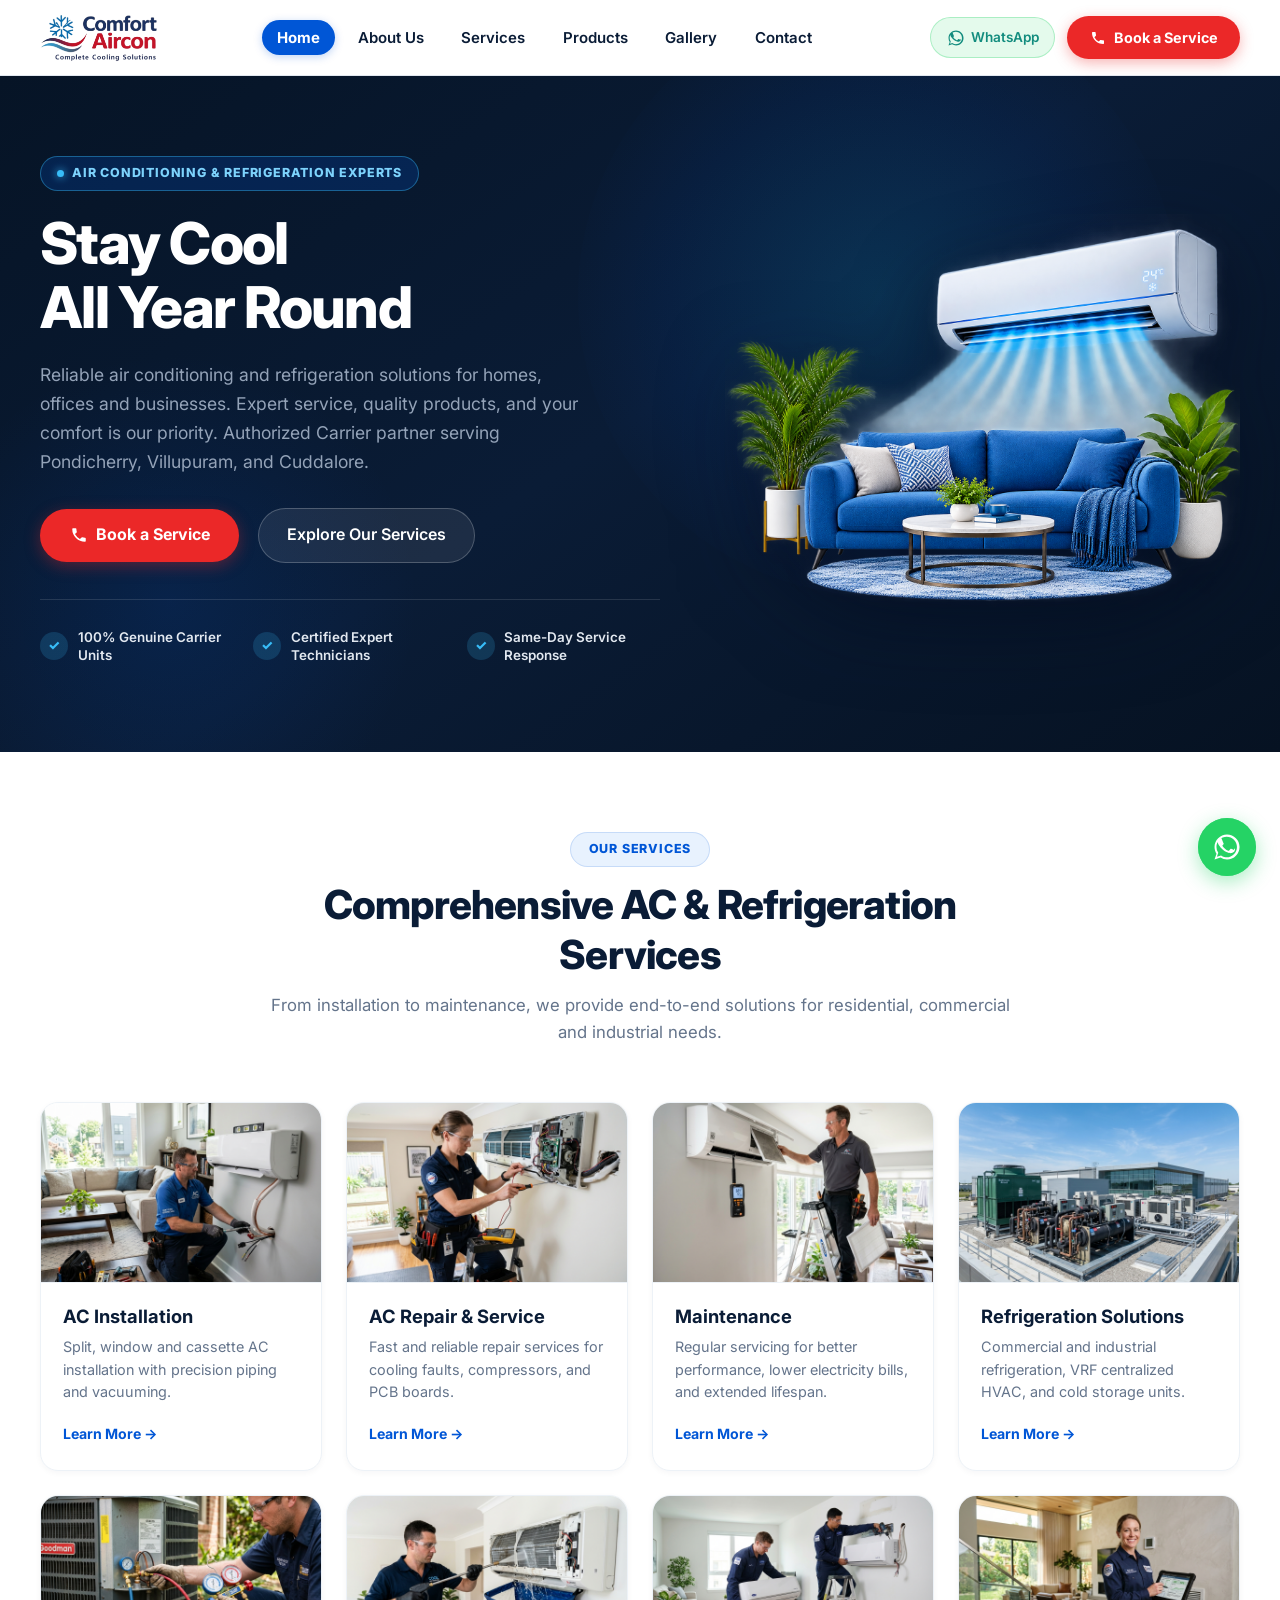
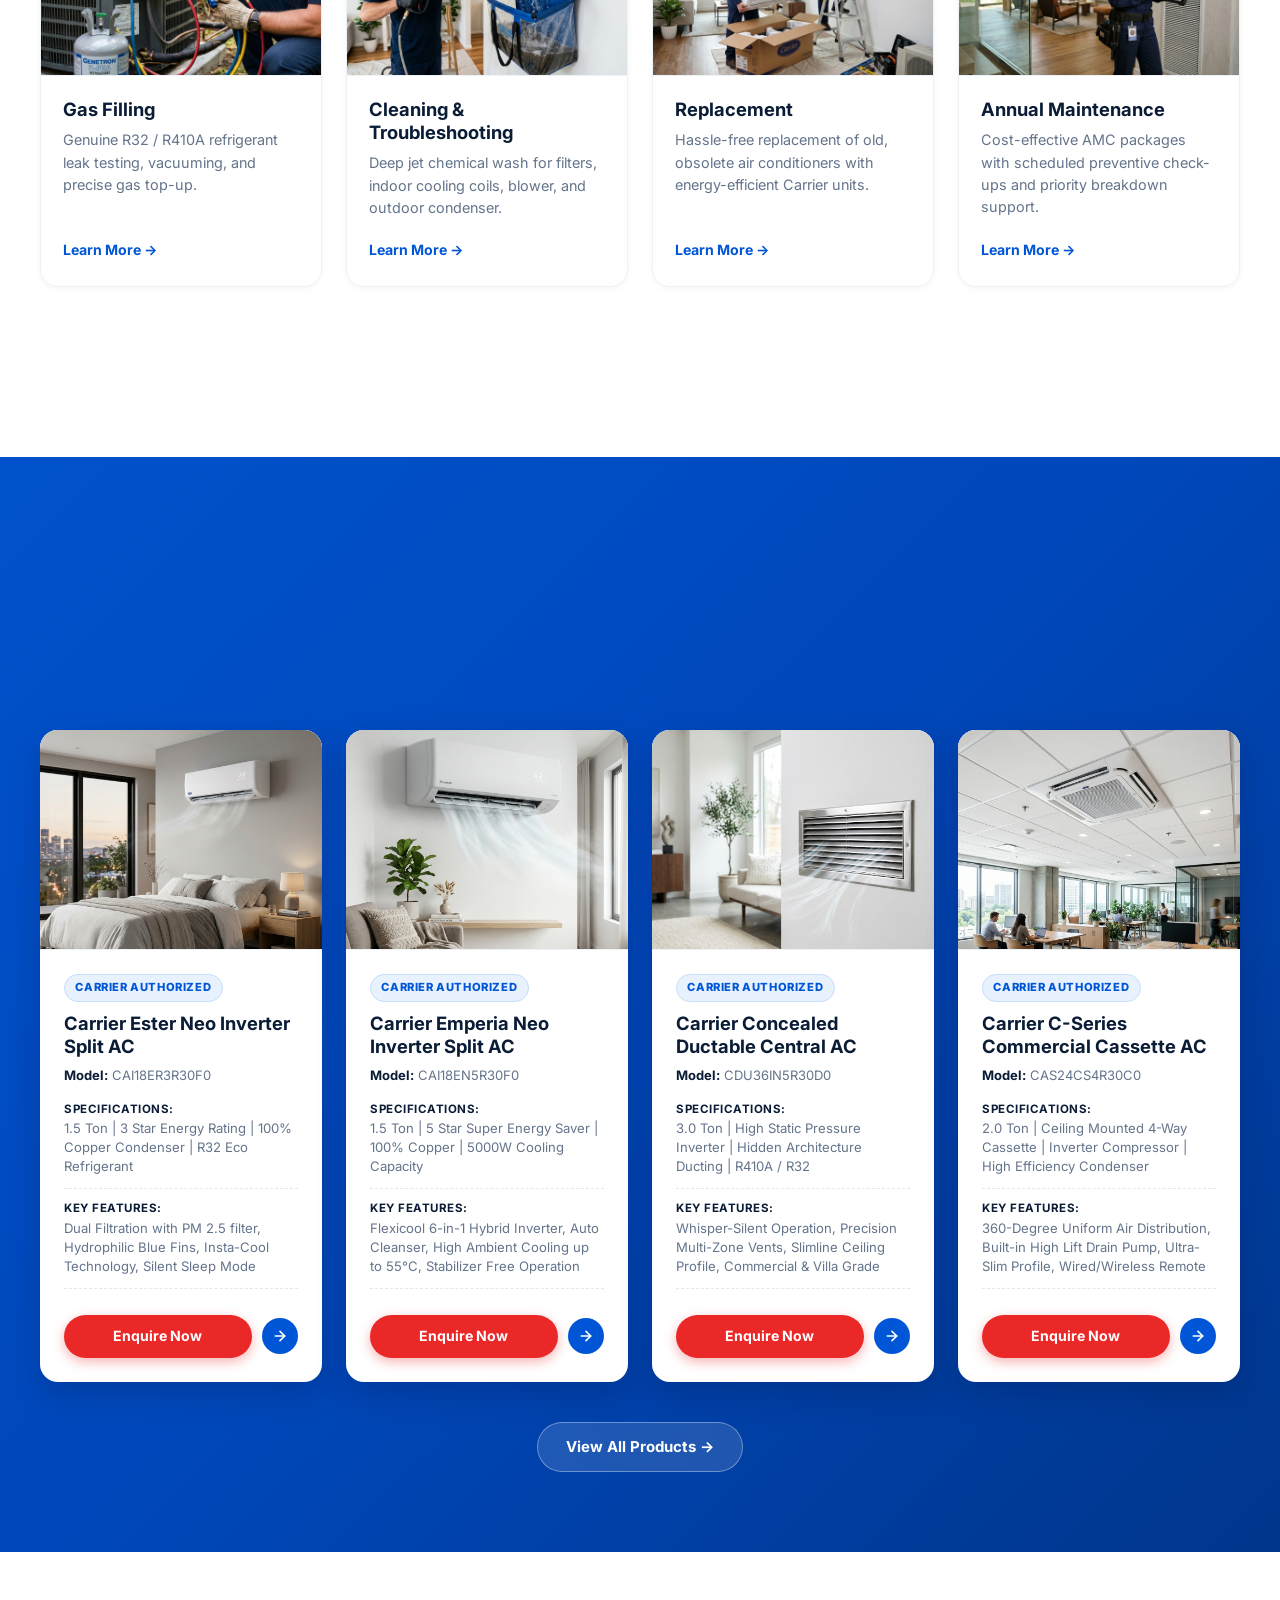
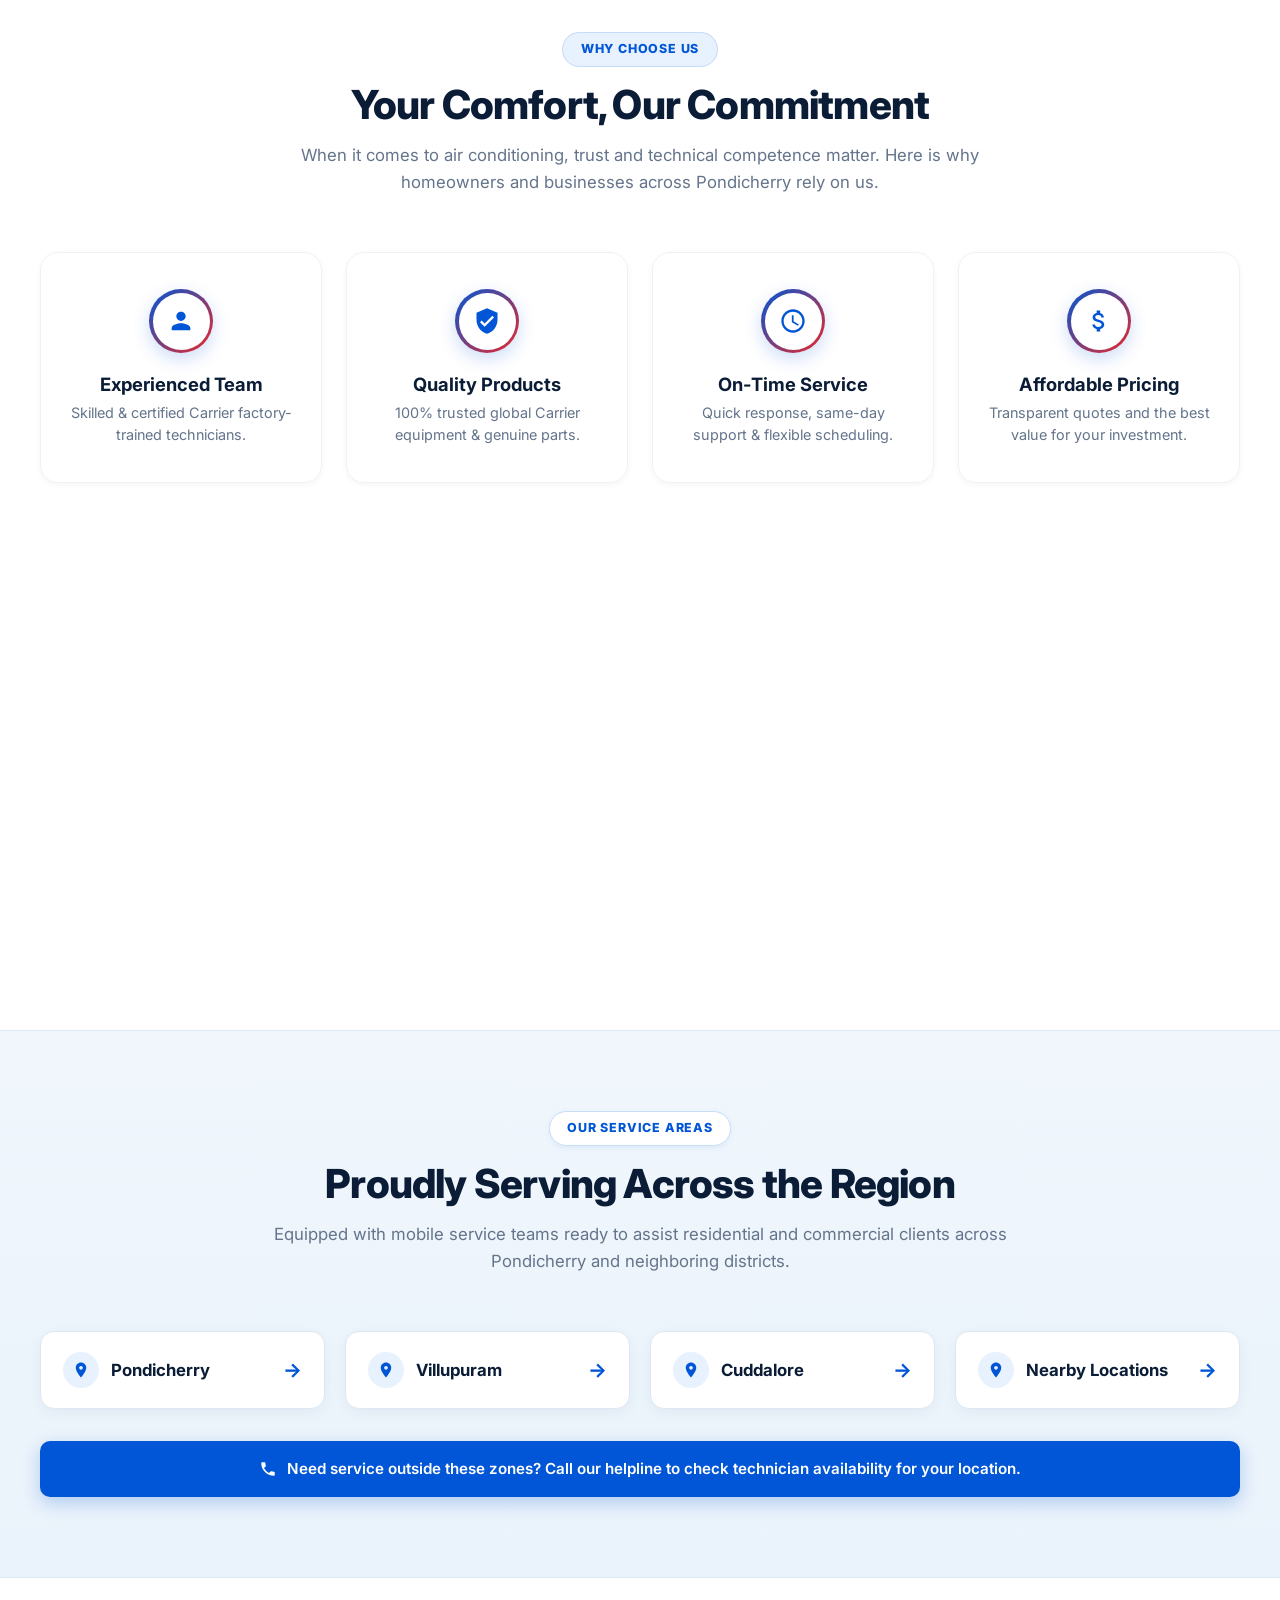
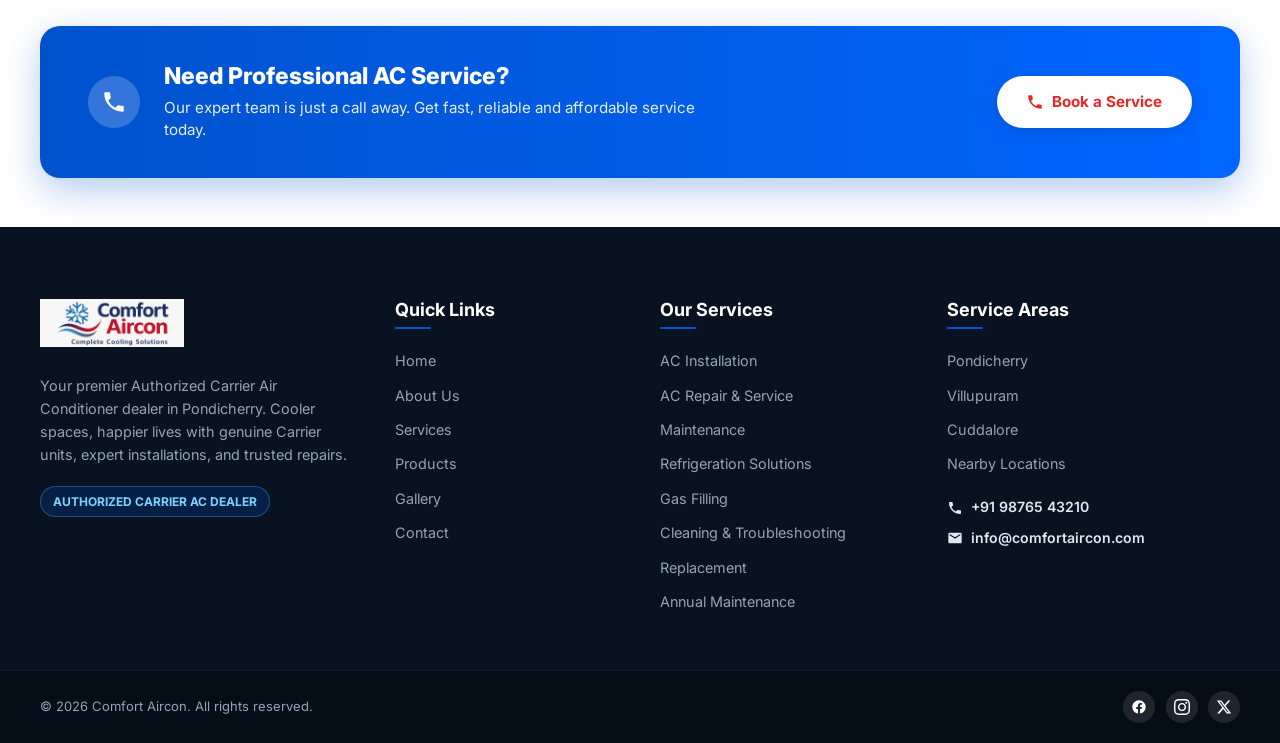
==== commit 342c6c04: "banner update" ====
--- a/index.html
+++ b/index.html
@@ -1,18 +1,22 @@
 <!DOCTYPE html>
 <html lang="en">
+
 <head>
   <meta charset="UTF-8" />
   <meta name="viewport" content="width=device-width, initial-scale=1.0" />
   <title>Comfort Aircon | Carrier AC Dealer &amp; AC Services in Pondicherry</title>
-  <meta name="description" content="Authorized Carrier AC dealer and trusted AC service center in Pondicherry. Expert AC installation, repair, gas filling, maintenance and AMC in Pondicherry, Villupuram, and Cuddalore." />
-  <meta name="keywords" content="Carrier AC dealer Pondicherry, AC service Pondicherry, AC installation, AC repair Pondicherry, Carrier inverter AC, AC gas filling Pondicherry, Villupuram, Cuddalore" />
-  
+  <meta name="description"
+    content="Authorized Carrier AC dealer and trusted AC service center in Pondicherry. Expert AC installation, repair, gas filling, maintenance and AMC in Pondicherry, Villupuram, and Cuddalore." />
+  <meta name="keywords"
+    content="Carrier AC dealer Pondicherry, AC service Pondicherry, AC installation, AC repair Pondicherry, Carrier inverter AC, AC gas filling Pondicherry, Villupuram, Cuddalore" />
+
   <!-- Open Graph Meta Tags -->
   <meta property="og:title" content="Comfort Aircon | Carrier AC Dealer &amp; AC Services in Pondicherry" />
-  <meta property="og:description" content="Authorized Carrier AC dealer in Pondicherry. Fast AC installation, repair, gas filling, and preventive maintenance across Pondicherry, Villupuram, and Cuddalore." />
+  <meta property="og:description"
+    content="Authorized Carrier AC dealer in Pondicherry. Fast AC installation, repair, gas filling, and preventive maintenance across Pondicherry, Villupuram, and Cuddalore." />
   <meta property="og:type" content="website" />
   <meta property="og:url" content="https://comfortaircon.com/" />
-  <meta property="og:image" content="assets/images/hero-ac.svg" />
+  <meta property="og:image" content="assets/images/herobanner.png" />
 
   <!-- Google Font: Inter -->
   <link rel="preconnect" href="https://fonts.googleapis.com" />
@@ -28,7 +32,7 @@
     "@context": "https://schema.org",
     "@type": "HVACBusiness",
     "name": "Comfort Aircon",
-    "image": "assets/images/hero-ac.svg",
+    "image": "assets/images/logo.png",
     "description": "Authorized Carrier Air Conditioners dealer and multi-brand AC repair and maintenance service specialist in Pondicherry.",
     "address": {
       "@type": "PostalAddress",
@@ -68,6 +72,7 @@
   }
   </script>
 </head>
+
 <body>
 
   <!-- Injected Header by layout.js -->
@@ -76,33 +81,37 @@
   <!-- Main Home Page Content -->
   <main class="site-main">
 
-    <!-- 1. HERO / BANNER SECTION -->
-    <section class="hero-section" aria-labelledby="hero-heading">
+    <!-- 1. HERO / BANNER SECTION (Modern & Bold Dark Hero) -->
+    <section class="hero-section" id="hero" aria-labelledby="hero-heading">
       <div class="container hero-grid">
         <div class="hero-content reveal-on-scroll">
-          <div class="dealer-seal-badge">
-            <svg class="seal-icon" viewBox="0 0 24 24" fill="currentColor" aria-hidden="true">
-              <path d="M12 2L15.09 8.26L22 9.27L17 14.14L18.18 21.02L12 17.77L5.82 21.02L7 14.14L2 9.27L8.91 8.26L12 2Z"/>
-            </svg>
-            <span class="seal-text">Authorized Carrier AC Dealer</span>
-          </div>
-          
+          <div class="hero-tag-pill">
+            <span class="pill-dot" aria-hidden="true"></span>
+            <span>AIR CONDITIONING &amp; REFRIGERATION EXPERTS</span>
+          </div>
+
           <h1 id="hero-heading" class="hero-title">
-            Cool Comfort, Delivered. <br />
-            <span class="hero-title-accent">Your Trusted Carrier AC Partner</span> in Pondicherry
+            Stay Cool <br />
+            <span class="hero-title-accent">All Year Round</span>
           </h1>
 
           <p class="hero-description">
-            Experience whisper-quiet, energy-saving Carrier air conditioners. From official Carrier sales to precision AC installation, jet cleaning, gas charging, and emergency repairs across Pondicherry, Villupuram, and Cuddalore.
+            Reliable air conditioning and refrigeration solutions for homes, offices and businesses. Expert service,
+            quality products, and your comfort is our priority. Authorized Carrier partner serving Pondicherry,
+            Villupuram, and Cuddalore.
           </p>
 
           <div class="hero-cta-group">
-            <button type="button" class="btn btn-primary" data-action="open-enquiry" aria-label="Open Enquiry Form">
-              Enquire Now
+            <button type="button" class="btn btn-pill-red" data-action="open-enquiry" aria-label="Book a Service">
+              <svg xmlns="http://www.w3.org/2000/svg" viewBox="0 0 24 24" width="18" height="18" fill="currentColor"
+                aria-hidden="true">
+                <path
+                  d="M6.62 10.79a15.05 15.05 0 006.59 6.59l2.2-2.2a1 1 0 011.02-.24 11.41 11.41 0 003.58.57 1 1 0 011 1V20a1 1 0 01-1 1A17 17 0 013 4a1 1 0 011-1h3.5a1 1 0 011 1 11.41 11.41 0 00.57 3.58 1 1 0 01-.25 1.02l-2.2 2.19z" />
+              </svg>
+              <span>Book a Service</span>
             </button>
-            <a href="#" target="_blank" rel="noopener noreferrer" class="btn btn-whatsapp" data-bind="whatsapp-link" aria-label="Chat on WhatsApp">
-              <svg xmlns="http://www.w3.org/2000/svg" viewBox="0 0 24 24" width="18" height="18" fill="currentColor" aria-hidden="true"><path d="M17.472 14.382c-.301-.15-1.78-.878-2.056-.979-.275-.101-.476-.15-.677.151-.2.302-.777.98-1.028 1.258-.251.277-.502.302-.803.151-1.808-.905-3.32-2.003-4.526-3.824-.15-.226-.016-.349.135-.5.136-.135.302-.351.452-.527.151-.176.201-.301.302-.502.1-.2.05-.376-.026-.527-.075-.15-1.78-4.293-1.854-4.469-.074-.176-.15-.15-.226-.15h-.627c-.226 0-.577.075-.879.377-.301.301-1.154 1.13-1.154 2.76 0 1.63 1.18 3.213 1.356 3.439.176.226 2.333 3.565 5.654 4.996 2.238.966 3.109.99 4.213.84.677-.092 2.056-.84 2.348-1.654.293-.815.293-1.512.206-1.659-.088-.147-.289-.223-.59-.374zM12.04 2C6.51 2 2.03 6.48 2.03 12.01c0 1.98.58 3.82 1.58 5.37L2 22l4.78-1.55a9.98 9.98 0 005.26 1.48c5.53 0 10.01-4.48 10.01-10.01C22.05 6.48 17.57 2 12.04 2zm0 18.23c-1.64 0-3.17-.48-4.47-1.3l-.32-.2-3.32 1.08 1.09-3.23-.21-.34a8.17 8.17 0 01-1.25-4.32c0-4.52 3.68-8.2 8.2-8.2s8.2 3.68 8.2 8.2-3.68 8.31-8.2 8.31z"/></svg>
-              <span>WhatsApp Us</span>
+            <a href="#services" class="btn btn-pill-dark" aria-label="Explore Our Services">
+              <span>Explore Our Services</span>
             </a>
           </div>
 
@@ -124,147 +133,137 @@
         </div>
 
         <div class="hero-media reveal-on-scroll">
-          <img 
-            src="assets/images/hero-banner-ac.png" 
-            alt="Carrier Inverter Air Conditioner cooling comfortable living room in Pondicherry" 
-            class="hero-img" 
-            width="650" 
-            height="500" 
-          />
+          <div class="hero-banner-wrapper">
+            <img src="assets/images/Pasted image.png"
+              alt="Stay Cool All Year Round - Carrier Split Air Conditioner cooling living room with royal blue sofa"
+              class="hero-banner-png" width="680" height="406" />
+          </div>
         </div>
       </div>
     </section>
 
     <!-- 2. SERVICES OVERVIEW SECTION -->
-    <section class="services-section section-padding" aria-labelledby="services-heading">
+    <section class="services-section section-padding" id="services" aria-labelledby="services-heading">
       <div class="container">
         <div class="section-header reveal-on-scroll">
-          <span class="section-tag">Expert AC Solutions</span>
-          <h2 id="services-heading" class="section-title">Our Comprehensive AC Services</h2>
+          <span class="section-tag-pill">OUR SERVICES</span>
+          <h2 id="services-heading" class="section-title">Comprehensive AC &amp; Refrigeration Services</h2>
           <p class="section-desc">
-            From residential bedrooms to large commercial facilities, our certified HVAC technicians ensure maximum cooling comfort and reliability.
+            From installation to maintenance, we provide end-to-end solutions for residential, commercial and industrial
+            needs.
           </p>
         </div>
 
-        <!-- Cards for all exactly 8 services -->
-        <!-- Cards for all exactly 8 services -->
+        <!-- 8 Service Cards matching the clean card design in reference image -->
         <div class="services-grid">
           <!-- 1. AC Installation -->
-          <article class="service-card reveal-item">
-            <div class="service-media-wrap">
-              <img src="assets/images/hero_tech.png" alt="Carrier AC Installation" class="service-media-img" loading="lazy" width="320" height="150" />
-              <div class="service-icon-box" aria-hidden="true">
-                <svg viewBox="0 0 24 24" width="22" height="22" fill="currentColor"><path d="M19.14 12.94c.04-.3.06-.61.06-.94 0-.32-.02-.64-.07-.94l2.03-1.58a.49.49 0 00.12-.61l-1.92-3.32a.488.488 0 00-.59-.22l-2.39.96c-.5-.38-1.03-.7-1.62-.94l-.36-2.54a.484.484 0 00-.48-.41h-3.84c-.24 0-.43.17-.47.41l-.36 2.54c-.59.24-1.13.57-1.62.94l-2.39-.96c-.22-.08-.47 0-.59.22L2.74 8.87c-.12.21-.08.47.12.61l2.03 1.58c-.05.3-.09.63-.09.94s.02.64.07.94l-2.03 1.58a.49.49 0 00-.12.61l1.92 3.32c.12.22.37.29.59.22l2.39-.96c.5.38 1.03.7 1.62.94l.36 2.54c.05.24.24.41.48.41h3.84c.24 0 .44-.17.47-.41l.36-2.54c.59-.24 1.13-.56 1.62-.94l2.39.96c.22.08.47 0 .59-.22l1.92-3.32c.12-.22.07-.47-.12-.61l-2.01-1.58zM12 15.6c-1.98 0-3.6-1.62-3.6-3.6s1.62-3.6 3.6-3.6 3.6 1.62 3.6 3.6-1.62 3.6-3.6 3.6z"/></svg>
-              </div>
+          <article class="service-card-modern reveal-item">
+            <div class="service-card-image-wrap">
+              <img src="assets/images/service-installation.jpg" alt="AC Installation" class="service-card-img"
+                loading="lazy" width="400" height="240" />
             </div>
             <div class="service-card-body">
               <h3 class="service-name">AC Installation</h3>
-              <p class="service-desc">Professional installation for split and cassette ACs ensuring peak cooling efficiency.</p>
+              <p class="service-desc">Split, window and cassette AC installation with precision piping and vacuuming.
+              </p>
               <a href="services.html" class="service-link">Learn More &rarr;</a>
             </div>
           </article>
 
-          <!-- 2. Repair -->
-          <article class="service-card reveal-item">
-            <div class="service-media-wrap">
-              <img src="assets/images/ac.png" alt="AC Repair and Diagnostics" class="service-media-img" loading="lazy" width="320" height="150" />
-              <div class="service-icon-box" aria-hidden="true">
-                <svg viewBox="0 0 24 24" width="22" height="22" fill="currentColor"><path d="M22.7 19l-9.1-9.1c.9-2.3.4-5-1.5-6.9-2-2-5-2.4-7.4-1.3L9 6 6 9 1.6 4.7C.4 7.1.9 10.1 2.9 12.1c1.9 1.9 4.6 2.4 6.9 1.5l9.1 9.1c.4.4 1 .4 1.4 0l2.3-2.3c.5-.4.5-1.1.1-1.4z"/></svg>
-              </div>
+          <!-- 2. AC Repair & Service -->
+          <article class="service-card-modern reveal-item">
+            <div class="service-card-image-wrap">
+              <img src="assets/images/service-repair.jpg" alt="AC Repair and Service" class="service-card-img"
+                loading="lazy" width="400" height="240" />
             </div>
             <div class="service-card-body">
-              <h3 class="service-name">Repair</h3>
-              <p class="service-desc">Fast diagnosis and precision repair for cooling issues, compressor faults, and electrical errors.</p>
+              <h3 class="service-name">AC Repair &amp; Service</h3>
+              <p class="service-desc">Fast and reliable repair services for cooling faults, compressors, and PCB boards.
+              </p>
               <a href="services.html" class="service-link">Learn More &rarr;</a>
             </div>
           </article>
 
-          <!-- 3. Service & Maintenance -->
-          <article class="service-card reveal-item">
-            <div class="service-media-wrap">
-              <img src="assets/images/about.png" alt="Carrier HVAC Service Engineer" class="service-media-img" loading="lazy" width="320" height="150" />
-              <div class="service-icon-box" aria-hidden="true">
-                <svg viewBox="0 0 24 24" width="22" height="22" fill="currentColor"><path d="M12 2C6.48 2 2 6.48 2 12s4.48 10 10 10 10-4.48 10-10S17.52 2 12 2zm1 15h-2v-6h2v6zm0-8h-2V7h2v2z"/></svg>
-              </div>
+          <!-- 3. Maintenance -->
+          <article class="service-card-modern reveal-item">
+            <div class="service-card-image-wrap">
+              <img src="assets/images/service-maintenance.jpg" alt="AC Maintenance" class="service-card-img"
+                loading="lazy" width="400" height="240" />
             </div>
             <div class="service-card-body">
-              <h3 class="service-name">Service &amp; Maintenance</h3>
-              <p class="service-desc">Comprehensive periodic maintenance to extend AC lifespan and lower electricity bills.</p>
+              <h3 class="service-name">Maintenance</h3>
+              <p class="service-desc">Regular servicing for better performance, lower electricity bills, and extended
+                lifespan.</p>
               <a href="services.html" class="service-link">Learn More &rarr;</a>
             </div>
           </article>
 
-          <!-- 4. Gas Filling -->
-          <article class="service-card reveal-item">
-            <div class="service-media-wrap">
-              <img src="assets/images/thermostat.png" alt="Refrigerant Gas Filling and Calibration" class="service-media-img" loading="lazy" width="320" height="150" />
-              <div class="service-icon-box" aria-hidden="true">
-                <svg viewBox="0 0 24 24" width="22" height="22" fill="currentColor"><path d="M19.77 7.23l.01-.01-3.72-3.72L15 4.56l2.11 2.11c-.94.36-1.61 1.26-1.61 2.33 0 1.38 1.12 2.5 2.5 2.5.36 0 .69-.08 1-.21v7.21c0 .55-.45 1-1 1s-1-.45-1-1V14c0-1.1-.9-2-2-2h-1V5c0-1.1-.9-2-2-2H6c-1.1 0-2 .9-2 2v16h10v-7.5h1.5v5c0 1.38 1.12 2.5 2.5 2.5s2.5-1.12 2.5-2.5V9c0-.69-.28-1.32-.73-1.77zM18 10c-.55 0-1-.45-1-1s.45-1 1-1 1 .45 1 1-.45 1-1 1zM8 18v-4h4v4H8z"/></svg>
-              </div>
+          <!-- 4. Refrigeration Solutions -->
+          <article class="service-card-modern reveal-item">
+            <div class="service-card-image-wrap">
+              <img src="assets/images/service-refrigeration.jpg" alt="Refrigeration Solutions" class="service-card-img"
+                loading="lazy" width="400" height="240" />
+            </div>
+            <div class="service-card-body">
+              <h3 class="service-name">Refrigeration Solutions</h3>
+              <p class="service-desc">Commercial and industrial refrigeration, VRF centralized HVAC, and cold storage
+                units.</p>
+              <a href="services.html" class="service-link">Learn More &rarr;</a>
+            </div>
+          </article>
+
+          <!-- 5. Gas Filling -->
+          <article class="service-card-modern reveal-item">
+            <div class="service-card-image-wrap">
+              <img src="assets/images/service-gas-filling.jpg" alt="Gas Filling" class="service-card-img" loading="lazy"
+                width="400" height="240" />
             </div>
             <div class="service-card-body">
               <h3 class="service-name">Gas Filling</h3>
-              <p class="service-desc">Genuine R32 / R410A refrigerant leak testing, vacuuming, and precise gas top-up.</p>
+              <p class="service-desc">Genuine R32 / R410A refrigerant leak testing, vacuuming, and precise gas top-up.
+              </p>
               <a href="services.html" class="service-link">Learn More &rarr;</a>
             </div>
           </article>
 
-          <!-- 5. Cleaning & Troubleshooting -->
-          <article class="service-card reveal-item">
-            <div class="service-media-wrap">
-              <img src="assets/images/carrier-split.png" alt="Deep Jet AC Cleaning" class="service-media-img" loading="lazy" width="320" height="150" />
-              <div class="service-icon-box" aria-hidden="true">
-                <svg viewBox="0 0 24 24" width="22" height="22" fill="currentColor"><path d="M19.36 10.04C18.67 6.59 15.64 4 12 4 9.11 4 6.6 5.64 5.35 8.04 2.34 8.36 0 10.91 0 14c0 3.31 2.69 6 6 6h13c2.76 0 5-2.24 5-5 0-2.64-2.05-4.78-4.64-4.96zM19 18H6c-2.21 0-4-1.79-4-4 0-2.05 1.53-3.76 3.56-3.97l1.07-.11.5-.95C8.08 7.14 9.94 6 12 6c2.62 0 4.88 1.86 5.39 4.43l.3 1.5 1.53.11c1.56.1 2.78 1.41 2.78 2.96 0 1.65-1.35 3-3 3z"/></svg>
-              </div>
+          <!-- 6. Cleaning & Troubleshooting -->
+          <article class="service-card-modern reveal-item">
+            <div class="service-card-image-wrap">
+              <img src="assets/images/service-cleaning.jpg" alt="Cleaning and Troubleshooting" class="service-card-img"
+                loading="lazy" width="400" height="240" />
             </div>
             <div class="service-card-body">
               <h3 class="service-name">Cleaning &amp; Troubleshooting</h3>
-              <p class="service-desc">Deep jet chemical wash for filters, indoor cooling coils, blower, and outdoor condenser.</p>
+              <p class="service-desc">Deep jet chemical wash for filters, indoor cooling coils, blower, and outdoor
+                condenser.</p>
               <a href="services.html" class="service-link">Learn More &rarr;</a>
             </div>
           </article>
 
-          <!-- 6. Replacement -->
-          <article class="service-card reveal-item">
-            <div class="service-media-wrap">
-              <img src="assets/images/livingroom.png" alt="Air Conditioner Replacement" class="service-media-img" loading="lazy" width="320" height="150" />
-              <div class="service-icon-box" aria-hidden="true">
-                <svg viewBox="0 0 24 24" width="22" height="22" fill="currentColor"><path d="M12 6v3l4-4-4-4v3c-4.42 0-8 3.58-8 8 0 1.57.46 3.03 1.24 4.26L6.7 14.8c-.45-.83-.7-1.79-.7-2.8 0-3.31 2.69-6 6-6zm6.76 1.74L17.3 9.2c.44.84.7 1.79.7 2.8 0 3.31-2.69 6-6 6v-3l-4 4 4 4v-3c4.42 0 8-3.58 8-8 0-1.57-.46-3.03-1.24-4.26z"/></svg>
-              </div>
+          <!-- 7. Replacement -->
+          <article class="service-card-modern reveal-item">
+            <div class="service-card-image-wrap">
+              <img src="assets/images/service-replacement.jpg" alt="AC Replacement" class="service-card-img"
+                loading="lazy" width="400" height="240" />
             </div>
             <div class="service-card-body">
               <h3 class="service-name">Replacement</h3>
-              <p class="service-desc">Hassle-free replacement of old, obsolete air conditioners with energy-efficient Carrier units.</p>
+              <p class="service-desc">Hassle-free replacement of old, obsolete air conditioners with energy-efficient
+                Carrier units.</p>
               <a href="services.html" class="service-link">Learn More &rarr;</a>
             </div>
           </article>
 
-          <!-- 7. Annual Maintenance -->
-          <article class="service-card reveal-item">
-            <div class="service-media-wrap">
-              <img src="assets/images/carrier-cassette.png" alt="Annual Maintenance Contract" class="service-media-img" loading="lazy" width="320" height="150" />
-              <div class="service-icon-box" aria-hidden="true">
-                <svg viewBox="0 0 24 24" width="22" height="22" fill="currentColor"><path d="M19 3h-1V1h-2v2H8V1H6v2H5c-1.11 0-1.99.9-1.99 2L3 19c0 1.1.89 2 2 2h14c1.1 0 2-.9 2-2V5c0-1.1-.9-2-2-2zm0 16H5V8h14v11zM7 10h5v5H7z"/></svg>
-              </div>
+          <!-- 8. Annual Maintenance -->
+          <article class="service-card-modern reveal-item">
+            <div class="service-card-image-wrap">
+              <img src="assets/images/service-annual-maintenance.jpg" alt="Annual Maintenance Contract"
+                class="service-card-img" loading="lazy" width="400" height="240" />
             </div>
             <div class="service-card-body">
               <h3 class="service-name">Annual Maintenance</h3>
-              <p class="service-desc">Cost-effective AMC packages with scheduled preventive check-ups and priority breakdown support.</p>
-              <a href="services.html" class="service-link">Learn More &rarr;</a>
-            </div>
-          </article>
-
-          <!-- 8. Commercial AC Services -->
-          <article class="service-card reveal-item">
-            <div class="service-media-wrap">
-              <img src="assets/images/carrier-vrf.png" alt="Commercial VRF AC Systems" class="service-media-img" loading="lazy" width="320" height="150" />
-              <div class="service-icon-box" aria-hidden="true">
-                <svg viewBox="0 0 24 24" width="22" height="22" fill="currentColor"><path d="M12 7V3H2v18h20V7H12zM6 19H4v-2h2v2zm0-4H4v-2h2v2zm0-4H4V9h2v2zm0-4H4V5h2v2zm4 12H8v-2h2v2zm0-4H8v-2h2v2zm0-4H8V9h2v2zm0-4H8V5h2v2zm10 12h-8v-2h2v-2h-2v-2h2v-2h-2V9h8v10zm-2-8h-2v2h2v-2zm0 4h-2v2h2v-2z"/></svg>
-              </div>
-            </div>
-            <div class="service-card-body">
-              <h3 class="service-name">Commercial AC Services</h3>
-              <p class="service-desc">Heavy-duty HVAC, ductable, and cassette AC solutions for offices, showrooms, and commercial spaces.</p>
+              <p class="service-desc">Cost-effective AMC packages with scheduled preventive check-ups and priority
+                breakdown support.</p>
               <a href="services.html" class="service-link">Learn More &rarr;</a>
             </div>
           </article>
@@ -278,23 +277,24 @@
       </div>
     </section>
 
-    <!-- 3. FEATURED PRODUCTS SECTION -->
-    <section class="products-section section-padding" aria-labelledby="products-heading">
+    <!-- 3. FEATURED PRODUCTS SECTION (Royal Blue Vibrant Background) -->
+    <section class="products-section section-padding" id="products" aria-labelledby="products-heading">
       <div class="container">
         <div class="section-header reveal-on-scroll">
-          <span class="section-tag">Authorized Carrier Range</span>
-          <h2 id="products-heading" class="section-title">Featured Carrier Air Conditioners</h2>
-          <p class="section-desc">
-            Explore premium inverter air conditioners engineered for maximum cooling performance, whisper-quiet operation, and low electricity consumption.
+          <span class="section-tag-pill tag-pill-translucent">OUR PRODUCTS</span>
+          <h2 id="products-heading" class="section-title text-white">Premium AC &amp; Cooling Solutions</h2>
+          <p class="section-desc text-white-muted">
+            Top brands, modern technology, energy efficient and built for long-lasting performance.
           </p>
         </div>
 
-        <!-- Rendered dynamically from CONFIG.mockProducts via main.js -->
+        <!-- Rendered dynamically from CONFIG.mockProducts via main.js (fallback cards below) -->
         <div class="products-grid" id="featured-products-container">
           <!-- 1. Carrier Ester Neo Split AC -->
           <article class="product-card reveal-item" data-product-id="carrier-ester-neo-15-3s">
             <div class="product-image-wrap">
-              <img src="assets/images/carrier-split.png" alt="Carrier Ester Neo Inverter Split AC - Model CAI18ER3R30F0" class="product-img" loading="lazy" width="400" height="250" />
+              <img src="assets/images/carrier-split.png" alt="Carrier Ester Neo Inverter Split AC - Model CAI18ER3R30F0"
+                class="product-img" loading="lazy" width="400" height="250" />
             </div>
             <div class="product-content">
               <div class="product-badge">Carrier Authorized</div>
@@ -302,15 +302,28 @@
               <p class="product-model"><span class="model-label">Model:</span> CAI18ER3R30F0</p>
               <div class="product-info-block">
                 <h4 class="product-info-heading">Specifications:</h4>
-                <p class="product-spec-text">1.5 Ton | 3 Star Energy Rating | 100% Copper Condenser | R32 Eco Refrigerant</p>
+                <p class="product-spec-text">1.5 Ton | 3 Star Energy Rating | 100% Copper Condenser | R32 Eco
+                  Refrigerant</p>
               </div>
               <div class="product-info-block">
                 <h4 class="product-info-heading">Key Features:</h4>
-                <p class="product-feature-text">Dual Filtration with PM 2.5 filter, Hydrophilic Blue Fins, Insta-Cool Technology, Silent Sleep Mode</p>
+                <p class="product-feature-text">Dual Filtration with PM 2.5 filter, Hydrophilic Blue Fins, Insta-Cool
+                  Technology, Silent Sleep Mode</p>
               </div>
               <div class="product-action-row">
-                <button type="button" class="btn btn-product-enquire" data-action="enquire-product" data-product-name="Carrier Ester Neo Inverter Split AC" aria-label="Enquire about Carrier Ester Neo Inverter Split AC">
-                  Enquire About This AC
+                <button type="button" class="btn btn-product-enquire" data-action="enquire-product"
+                  data-product-name="Carrier Ester Neo Inverter Split AC"
+                  aria-label="Enquire about Carrier Ester Neo Inverter Split AC">
+                  Enquire Now
+                </button>
+                <button type="button" class="btn-product-arrow" data-action="enquire-product"
+                  data-product-name="Carrier Ester Neo Inverter Split AC"
+                  aria-label="View or enquire about Carrier Ester Neo Inverter Split AC">
+                  <svg viewBox="0 0 24 24" width="16" height="16" fill="none" stroke="currentColor" stroke-width="2.5"
+                    stroke-linecap="round" stroke-linejoin="round">
+                    <line x1="5" y1="12" x2="19" y2="12"></line>
+                    <polyline points="12 5 19 12 12 19"></polyline>
+                  </svg>
                 </button>
               </div>
             </div>
@@ -319,7 +332,9 @@
           <!-- 2. Carrier Emperia Neo Split AC -->
           <article class="product-card reveal-item" data-product-id="carrier-emperia-neo-15-5s">
             <div class="product-image-wrap">
-              <img src="assets/images/toshiba-split.png" alt="Carrier Emperia Neo Inverter Split AC - Model CAI18EN5R30F0" class="product-img" loading="lazy" width="400" height="250" />
+              <img src="assets/images/toshiba-split.png"
+                alt="Carrier Emperia Neo Inverter Split AC - Model CAI18EN5R30F0" class="product-img" loading="lazy"
+                width="400" height="250" />
             </div>
             <div class="product-content">
               <div class="product-badge">Carrier Authorized</div>
@@ -327,15 +342,28 @@
               <p class="product-model"><span class="model-label">Model:</span> CAI18EN5R30F0</p>
               <div class="product-info-block">
                 <h4 class="product-info-heading">Specifications:</h4>
-                <p class="product-spec-text">1.5 Ton | 5 Star Super Energy Saver | 100% Copper | 5000W Cooling Capacity</p>
+                <p class="product-spec-text">1.5 Ton | 5 Star Super Energy Saver | 100% Copper | 5000W Cooling Capacity
+                </p>
               </div>
               <div class="product-info-block">
                 <h4 class="product-info-heading">Key Features:</h4>
-                <p class="product-feature-text">Flexicool 6-in-1 Hybrid Inverter, Auto Cleanser, High Ambient Cooling up to 55°C, Stabilizer Free Operation</p>
+                <p class="product-feature-text">Flexicool 6-in-1 Hybrid Inverter, Auto Cleanser, High Ambient Cooling up
+                  to 55°C, Stabilizer Free Operation</p>
               </div>
               <div class="product-action-row">
-                <button type="button" class="btn btn-product-enquire" data-action="enquire-product" data-product-name="Carrier Emperia Neo Inverter Split AC" aria-label="Enquire about Carrier Emperia Neo Inverter Split AC">
-                  Enquire About This AC
+                <button type="button" class="btn btn-product-enquire" data-action="enquire-product"
+                  data-product-name="Carrier Emperia Neo Inverter Split AC"
+                  aria-label="Enquire about Carrier Emperia Neo Inverter Split AC">
+                  Enquire Now
+                </button>
+                <button type="button" class="btn-product-arrow" data-action="enquire-product"
+                  data-product-name="Carrier Emperia Neo Inverter Split AC"
+                  aria-label="View or enquire about Carrier Emperia Neo Inverter Split AC">
+                  <svg viewBox="0 0 24 24" width="16" height="16" fill="none" stroke="currentColor" stroke-width="2.5"
+                    stroke-linecap="round" stroke-linejoin="round">
+                    <line x1="5" y1="12" x2="19" y2="12"></line>
+                    <polyline points="12 5 19 12 12 19"></polyline>
+                  </svg>
                 </button>
               </div>
             </div>
@@ -344,7 +372,9 @@
           <!-- 3. Carrier Concealed Ductable Central AC -->
           <article class="product-card reveal-item" data-product-id="carrier-ductable-inverter">
             <div class="product-image-wrap">
-              <img src="assets/images/carrier-ductable.png" alt="Carrier Concealed Ductable Central AC - Model CDU36IN5R30D0" class="product-img" loading="lazy" width="400" height="250" />
+              <img src="assets/images/carrier-ductable.png"
+                alt="Carrier Concealed Ductable Central AC - Model CDU36IN5R30D0" class="product-img" loading="lazy"
+                width="400" height="250" />
             </div>
             <div class="product-content">
               <div class="product-badge">Carrier Authorized</div>
@@ -352,15 +382,28 @@
               <p class="product-model"><span class="model-label">Model:</span> CDU36IN5R30D0</p>
               <div class="product-info-block">
                 <h4 class="product-info-heading">Specifications:</h4>
-                <p class="product-spec-text">3.0 Ton | High Static Pressure Inverter | Hidden Architecture Ducting | R410A / R32</p>
+                <p class="product-spec-text">3.0 Ton | High Static Pressure Inverter | Hidden Architecture Ducting |
+                  R410A / R32</p>
               </div>
               <div class="product-info-block">
                 <h4 class="product-info-heading">Key Features:</h4>
-                <p class="product-feature-text">Whisper-Silent Operation, Precision Multi-Zone Vents, Slimline Ceiling Profile, Commercial &amp; Villa Grade</p>
+                <p class="product-feature-text">Whisper-Silent Operation, Precision Multi-Zone Vents, Slimline Ceiling
+                  Profile, Commercial &amp; Villa Grade</p>
               </div>
               <div class="product-action-row">
-                <button type="button" class="btn btn-product-enquire" data-action="enquire-product" data-product-name="Carrier Concealed Ductable Central AC" aria-label="Enquire about Carrier Concealed Ductable Central AC">
-                  Enquire About This AC
+                <button type="button" class="btn btn-product-enquire" data-action="enquire-product"
+                  data-product-name="Carrier Concealed Ductable Central AC"
+                  aria-label="Enquire about Carrier Concealed Ductable Central AC">
+                  Enquire Now
+                </button>
+                <button type="button" class="btn-product-arrow" data-action="enquire-product"
+                  data-product-name="Carrier Concealed Ductable Central AC"
+                  aria-label="View or enquire about Carrier Concealed Ductable Central AC">
+                  <svg viewBox="0 0 24 24" width="16" height="16" fill="none" stroke="currentColor" stroke-width="2.5"
+                    stroke-linecap="round" stroke-linejoin="round">
+                    <line x1="5" y1="12" x2="19" y2="12"></line>
+                    <polyline points="12 5 19 12 12 19"></polyline>
+                  </svg>
                 </button>
               </div>
             </div>
@@ -369,7 +412,9 @@
           <!-- 4. Carrier C-Series Commercial Cassette AC -->
           <article class="product-card reveal-item" data-product-id="carrier-c-series-cassette">
             <div class="product-image-wrap">
-              <img src="assets/images/carrier-cassette.png" alt="Carrier C-Series Commercial Cassette AC - Model CAS24CS4R30C0" class="product-img" loading="lazy" width="400" height="250" />
+              <img src="assets/images/carrier-cassette.png"
+                alt="Carrier C-Series Commercial Cassette AC - Model CAS24CS4R30C0" class="product-img" loading="lazy"
+                width="400" height="250" />
             </div>
             <div class="product-content">
               <div class="product-badge">Carrier Authorized</div>
@@ -377,23 +422,36 @@
               <p class="product-model"><span class="model-label">Model:</span> CAS24CS4R30C0</p>
               <div class="product-info-block">
                 <h4 class="product-info-heading">Specifications:</h4>
-                <p class="product-spec-text">2.0 Ton | Ceiling Mounted 4-Way Cassette | Inverter Compressor | High Efficiency Condenser</p>
+                <p class="product-spec-text">2.0 Ton | Ceiling Mounted 4-Way Cassette | Inverter Compressor | High
+                  Efficiency Condenser</p>
               </div>
               <div class="product-info-block">
                 <h4 class="product-info-heading">Key Features:</h4>
-                <p class="product-feature-text">360-Degree Uniform Air Distribution, Built-in High Lift Drain Pump, Ultra-Slim Profile, Wired/Wireless Remote</p>
+                <p class="product-feature-text">360-Degree Uniform Air Distribution, Built-in High Lift Drain Pump,
+                  Ultra-Slim Profile, Wired/Wireless Remote</p>
               </div>
               <div class="product-action-row">
-                <button type="button" class="btn btn-product-enquire" data-action="enquire-product" data-product-name="Carrier C-Series Commercial Cassette AC" aria-label="Enquire about Carrier C-Series Commercial Cassette AC">
-                  Enquire About This AC
+                <button type="button" class="btn btn-product-enquire" data-action="enquire-product"
+                  data-product-name="Carrier C-Series Commercial Cassette AC"
+                  aria-label="Enquire about Carrier C-Series Commercial Cassette AC">
+                  Enquire Now
                 </button>
+                <button type="button" class="btn-product-arrow" data-action="enquire-product"
+                  data-product-name="Carrier C-Series Commercial Cassette AC"
+                  aria-label="View or enquire about Carrier C-Series Commercial Cassette AC">
+                  <svg viewBox="0 0 24 24" width="16" height="16" fill="none" stroke="currentColor" stroke-width="2.5"
+                    stroke-linecap="round" stroke-linejoin="round">
+                    <line x1="5" y1="12" x2="19" y2="12"></line>
+                    <polyline points="12 5 19 12 12 19"></polyline>
+                  </svg>
+                </button>
               </div>
             </div>
           </article>
         </div>
 
         <div class="section-footer-cta reveal-on-scroll">
-          <a href="products.html" class="btn btn-secondary">
+          <a href="products.html" class="btn btn-secondary-white">
             View All Products &rarr;
           </a>
         </div>
@@ -401,23 +459,85 @@
     </section>
 
     <!-- 4. WHY CHOOSE US SECTION -->
-    <section class="why-section section-padding" aria-labelledby="why-heading">
+    <section class="why-section section-padding" id="why" aria-labelledby="why-heading">
       <div class="container">
         <div class="section-header reveal-on-scroll">
-          <span class="section-tag">The Comfort Aircon Advantage</span>
-          <h2 id="why-heading" class="section-title">Why Choose Comfort Aircon</h2>
+          <span class="section-tag-pill">WHY CHOOSE US</span>
+          <h2 id="why-heading" class="section-title">Your Comfort, Our Commitment</h2>
           <p class="section-desc">
-            When it comes to air conditioning, trust and technical competence matter. Here is why homeowners and businesses across Pondicherry rely on us.
+            When it comes to air conditioning, trust and technical competence matter. Here is why homeowners and
+            businesses across Pondicherry rely on us.
           </p>
         </div>
 
+        <!-- 4 Key Advantage Circular Badges (Matching Reference Image) -->
+        <div class="advantage-pillars-grid">
+          <!-- Pillar 1 -->
+          <div class="advantage-pillar-card reveal-item">
+            <div class="pillar-circle-badge" aria-hidden="true">
+              <div class="pillar-circle-inner">
+                <svg viewBox="0 0 24 24" width="28" height="28" fill="currentColor">
+                  <path
+                    d="M12 12c2.21 0 4-1.79 4-4s-1.79-4-4-4-4 1.79-4 4 1.79 4 4 4zm0 2c-2.67 0-8 1.34-8 4v2h16v-2c0-2.66-5.33-4-8-4z" />
+                </svg>
+              </div>
+            </div>
+            <h3 class="pillar-title">Experienced Team</h3>
+            <p class="pillar-desc">Skilled &amp; certified Carrier factory-trained technicians.</p>
+          </div>
+
+          <!-- Pillar 2 -->
+          <div class="advantage-pillar-card reveal-item">
+            <div class="pillar-circle-badge" aria-hidden="true">
+              <div class="pillar-circle-inner">
+                <svg viewBox="0 0 24 24" width="28" height="28" fill="currentColor">
+                  <path
+                    d="M12 1L3 5v6c0 5.55 3.84 10.74 9 12 5.16-1.26 9-6.45 9-12V5l-9-4zm-2 16l-4-4 1.41-1.41L10 14.17l6.59-6.59L18 9l-8 8z" />
+                </svg>
+              </div>
+            </div>
+            <h3 class="pillar-title">Quality Products</h3>
+            <p class="pillar-desc">100% trusted global Carrier equipment &amp; genuine parts.</p>
+          </div>
+
+          <!-- Pillar 3 -->
+          <div class="advantage-pillar-card reveal-item">
+            <div class="pillar-circle-badge" aria-hidden="true">
+              <div class="pillar-circle-inner">
+                <svg viewBox="0 0 24 24" width="28" height="28" fill="currentColor">
+                  <path
+                    d="M11.99 2C6.47 2 2 6.48 2 12s4.47 10 9.99 10C17.52 22 22 17.52 22 12S17.52 2 11.99 2zM12 20c-4.42 0-8-3.58-8-8s3.58-8 8-8 8 3.58 8 8-3.58 8-8 8zm.5-13H11v6l5.25 3.15.75-1.23-4.5-2.67z" />
+                </svg>
+              </div>
+            </div>
+            <h3 class="pillar-title">On-Time Service</h3>
+            <p class="pillar-desc">Quick response, same-day support &amp; flexible scheduling.</p>
+          </div>
+
+          <!-- Pillar 4 -->
+          <div class="advantage-pillar-card reveal-item">
+            <div class="pillar-circle-badge" aria-hidden="true">
+              <div class="pillar-circle-inner">
+                <svg viewBox="0 0 24 24" width="28" height="28" fill="currentColor">
+                  <path
+                    d="M11.8 10.9c-2.27-.59-3-1.2-3-2.15 0-1.09 1.01-1.85 2.7-1.85 1.78 0 2.44.85 2.5 2.1h2.21c-.07-1.72-1.12-3.3-3.21-3.81V3h-3v2.16c-1.94.42-3.5 1.68-3.5 3.61 0 2.31 1.91 3.46 4.7 4.13 2.5.6 3 1.48 3 2.41 0 .69-.49 1.79-2.7 1.79-2.06 0-2.87-.92-2.98-2.1h-2.2c.12 2.19 1.76 3.42 3.68 3.83V21h3v-2.15c1.95-.37 3.5-1.5 3.5-3.55 0-2.84-2.43-3.81-4.7-4.4z" />
+                </svg>
+              </div>
+            </div>
+            <h3 class="pillar-title">Affordable Pricing</h3>
+            <p class="pillar-desc">Transparent quotes and the best value for your investment.</p>
+          </div>
+        </div>
+
+        <!-- Detailed 6 Reasons Grid -->
         <div class="reasons-grid">
           <!-- Reason 1 -->
           <article class="reason-card reveal-item">
             <span class="reason-number">01</span>
             <div class="reason-content">
               <h3 class="reason-title">Authorized Carrier Dealer</h3>
-              <p class="reason-desc">Direct partnership with Carrier guarantees 100% genuine equipment, full official manufacturer warranty, and direct access to original factory support.</p>
+              <p class="reason-desc">Direct partnership with Carrier guarantees 100% genuine equipment, full official
+                manufacturer warranty, and direct access to original factory support.</p>
             </div>
           </article>
 
@@ -426,7 +546,8 @@
             <span class="reason-number">02</span>
             <div class="reason-content">
               <h3 class="reason-title">Certified Expert Technicians</h3>
-              <p class="reason-desc">Our technicians are Carrier factory-trained with years of hands-on expertise in precision copper piping, vacuuming, and accurate electrical calibration.</p>
+              <p class="reason-desc">Our technicians are Carrier factory-trained with years of hands-on expertise in
+                precision copper piping, vacuuming, and accurate electrical calibration.</p>
             </div>
           </article>
 
@@ -435,7 +556,8 @@
             <span class="reason-number">03</span>
             <div class="reason-content">
               <h3 class="reason-title">Quick Service Response</h3>
-              <p class="reason-desc">We understand the Pondicherry heat. That is why we provide priority same-day site inspections and rapid emergency breakdown resolution.</p>
+              <p class="reason-desc">We understand the Pondicherry heat. That is why we provide priority same-day site
+                inspections and rapid emergency breakdown resolution.</p>
             </div>
           </article>
 
@@ -444,7 +566,8 @@
             <span class="reason-number">04</span>
             <div class="reason-content">
               <h3 class="reason-title">Genuine Spare Parts</h3>
-              <p class="reason-desc">We only use authentic Carrier replacement parts, high-grade copper tubing, and pure unadulterated R32/R410A refrigerants for long-lasting cooling.</p>
+              <p class="reason-desc">We only use authentic Carrier replacement parts, high-grade copper tubing, and pure
+                unadulterated R32/R410A refrigerants for long-lasting cooling.</p>
             </div>
           </article>
 
@@ -453,7 +576,8 @@
             <span class="reason-number">05</span>
             <div class="reason-content">
               <h3 class="reason-title">Transparent Service</h3>
-              <p class="reason-desc">Clear upfront pricing with no hidden surprises. We assess your exact cooling tonnage requirements and recommend only what you genuinely need.</p>
+              <p class="reason-desc">Clear upfront pricing with no hidden surprises. We assess your exact cooling
+                tonnage requirements and recommend only what you genuinely need.</p>
             </div>
           </article>
 
@@ -462,133 +586,126 @@
             <span class="reason-number">06</span>
             <div class="reason-content">
               <h3 class="reason-title">Local Support in Pondicherry</h3>
-              <p class="reason-desc">Rooted in Pondicherry with our local office and dedicated service hub, offering accessible after-sales support whenever you need assistance.</p>
-            </div>
-          </article>
-        </div>
-
-        <!-- Showroom & Experience Center Trust Feature Banner -->
-        <div class="dealership-feature-banner reveal-on-scroll">
-          <div class="dealership-feature-grid">
-            <div class="dealership-feature-media">
-              <img src="assets/images/carrier_toshiba_sales_showroom.png" alt="Comfort Aircon - Official Authorized Carrier Showroom in Pondicherry" class="dealership-img" width="560" height="380" loading="lazy" />
-              <div class="dealership-badge-floating">
-                <span>★ Authorized Carrier Experience Center</span>
-              </div>
-            </div>
-            <div class="dealership-feature-content">
-              <span class="section-tag">Direct Factory Dealership</span>
-              <h3 class="dealership-feature-title">Experience the Carrier Range Live at Our Pondicherry Showroom</h3>
-              <p class="dealership-feature-desc">
-                Visit our state-of-the-art sales and service showroom in Pondicherry. Test-drive whisper-quiet Carrier Inverter split ACs, multi-zone cassettes, and high-efficiency ductable systems. Our factory-certified engineers provide customized room heat-load calculations, energy cost comparisons, and transparent quotes.
-              </p>
-              <div class="dealership-stats-row">
-                <div class="dealership-stat">
-                  <span class="stat-number">100%</span>
-                  <span class="stat-label">Genuine Carrier Equipment</span>
-                </div>
-                <div class="dealership-stat">
-                  <span class="stat-number">15+</span>
-                  <span class="stat-label">Years HVAC Experience</span>
-                </div>
-                <div class="dealership-stat">
-                  <span class="stat-number">10k+</span>
-                  <span class="stat-label">Satisfied Installations</span>
-                </div>
-              </div>
-              <div class="dealership-action-row">
-                <button type="button" class="btn btn-primary" data-action="open-enquiry" aria-label="Book Showroom Consultation">
-                  Schedule Free Showroom Consultation
-                </button>
-              </div>
-            </div>
-          </div>
-        </div>
+              <p class="reason-desc">Rooted in Pondicherry with our local office and dedicated service hub, offering
+                accessible after-sales support whenever you need assistance.</p>
+            </div>
+          </article>
+        </div>
+
+
       </div>
     </section>
 
     <!-- 5. SERVICE AREAS SECTION -->
-    <section class="areas-section section-padding" aria-labelledby="areas-heading">
+    <section class="areas-section section-padding" id="areas" aria-labelledby="areas-heading">
       <div class="container">
         <div class="section-header reveal-on-scroll">
-          <span class="section-tag">Prompt Doorstep Service</span>
-          <h2 id="areas-heading" class="section-title">Areas We Proudly Serve</h2>
+          <span class="section-tag-pill">OUR SERVICE AREAS</span>
+          <h2 id="areas-heading" class="section-title">Proudly Serving Across the Region</h2>
           <p class="section-desc">
-            Equipped with mobile service teams ready to assist residential and commercial clients across Pondicherry and neighboring districts.
+            Equipped with mobile service teams ready to assist residential and commercial clients across Pondicherry and
+            neighboring districts.
           </p>
         </div>
 
         <div class="areas-grid">
           <!-- Area 1: Pondicherry -->
-          <div class="area-card reveal-item">
-            <div class="area-pin" aria-hidden="true">
-              <svg viewBox="0 0 24 24" width="22" height="22" fill="currentColor"><path d="M12 2C8.13 2 5 5.13 5 9c0 5.25 7 13 7 13s7-7.75 7-13c0-3.87-3.13-7-7-7zm0 9.5c-1.38 0-2.5-1.12-2.5-2.5s1.12-2.5 2.5-2.5 2.5 1.12 2.5 2.5-1.12 2.5-2.5 2.5z"/></svg>
-            </div>
-            <h3 class="area-name">Pondicherry</h3>
-            <p class="area-sub">White Town, Lawspet, Muthialpet, Saram, Reddiarpalayam, Villianur &amp; all Puducherry areas</p>
+          <div class="area-pill-card reveal-item">
+            <div class="area-pill-left">
+              <div class="area-pin-icon" aria-hidden="true">
+                <svg viewBox="0 0 24 24" width="18" height="18" fill="currentColor">
+                  <path
+                    d="M12 2C8.13 2 5 5.13 5 9c0 5.25 7 13 7 13s7-7.75 7-13c0-3.87-3.13-7-7-7zm0 9.5c-1.38 0-2.5-1.12-2.5-2.5s1.12-2.5 2.5-2.5 2.5 1.12 2.5 2.5-1.12 2.5-2.5 2.5z" />
+                </svg>
+              </div>
+              <span class="area-pill-name">Pondicherry</span>
+            </div>
+            <span class="area-chevron" aria-hidden="true">&rarr;</span>
           </div>
 
           <!-- Area 2: Villupuram -->
-          <div class="area-card reveal-item">
-            <div class="area-pin" aria-hidden="true">
-              <svg viewBox="0 0 24 24" width="22" height="22" fill="currentColor"><path d="M12 2C8.13 2 5 5.13 5 9c0 5.25 7 13 7 13s7-7.75 7-13c0-3.87-3.13-7-7-7zm0 9.5c-1.38 0-2.5-1.12-2.5-2.5s1.12-2.5 2.5-2.5 2.5 1.12 2.5 2.5-1.12 2.5-2.5 2.5z"/></svg>
-            </div>
-            <h3 class="area-name">Villupuram</h3>
-            <p class="area-sub">Villupuram Town, East Pondy Road, Salamedu, Tindivanam bypass &amp; neighboring towns</p>
+          <div class="area-pill-card reveal-item">
+            <div class="area-pill-left">
+              <div class="area-pin-icon" aria-hidden="true">
+                <svg viewBox="0 0 24 24" width="18" height="18" fill="currentColor">
+                  <path
+                    d="M12 2C8.13 2 5 5.13 5 9c0 5.25 7 13 7 13s7-7.75 7-13c0-3.87-3.13-7-7-7zm0 9.5c-1.38 0-2.5-1.12-2.5-2.5s1.12-2.5 2.5-2.5 2.5 1.12 2.5 2.5-1.12 2.5-2.5 2.5z" />
+                </svg>
+              </div>
+              <span class="area-pill-name">Villupuram</span>
+            </div>
+            <span class="area-chevron" aria-hidden="true">&rarr;</span>
           </div>
 
           <!-- Area 3: Cuddalore -->
-          <div class="area-card reveal-item">
-            <div class="area-pin" aria-hidden="true">
-              <svg viewBox="0 0 24 24" width="22" height="22" fill="currentColor"><path d="M12 2C8.13 2 5 5.13 5 9c0 5.25 7 13 7 13s7-7.75 7-13c0-3.87-3.13-7-7-7zm0 9.5c-1.38 0-2.5-1.12-2.5-2.5s1.12-2.5 2.5-2.5 2.5 1.12 2.5 2.5-1.12 2.5-2.5 2.5z"/></svg>
-            </div>
-            <h3 class="area-name">Cuddalore</h3>
-            <p class="area-sub">Cuddalore Old Town, New Town, Semmandalam, Nellikuppam &amp; coastal regions</p>
+          <div class="area-pill-card reveal-item">
+            <div class="area-pill-left">
+              <div class="area-pin-icon" aria-hidden="true">
+                <svg viewBox="0 0 24 24" width="18" height="18" fill="currentColor">
+                  <path
+                    d="M12 2C8.13 2 5 5.13 5 9c0 5.25 7 13 7 13s7-7.75 7-13c0-3.87-3.13-7-7-7zm0 9.5c-1.38 0-2.5-1.12-2.5-2.5s1.12-2.5 2.5-2.5 2.5 1.12 2.5 2.5-1.12 2.5-2.5 2.5z" />
+                </svg>
+              </div>
+              <span class="area-pill-name">Cuddalore</span>
+            </div>
+            <span class="area-chevron" aria-hidden="true">&rarr;</span>
           </div>
 
           <!-- Area 4: Nearby -->
-          <div class="area-card reveal-item">
-            <div class="area-pin" aria-hidden="true">
-              <svg viewBox="0 0 24 24" width="22" height="22" fill="currentColor"><path d="M12 2C8.13 2 5 5.13 5 9c0 5.25 7 13 7 13s7-7.75 7-13c0-3.87-3.13-7-7-7zm0 9.5c-1.38 0-2.5-1.12-2.5-2.5s1.12-2.5 2.5-2.5 2.5 1.12 2.5 2.5-1.12 2.5-2.5 2.5z"/></svg>
-            </div>
-            <h3 class="area-name">Nearby Locations</h3>
-            <p class="area-sub">Auroville, Kalapet, Bahour, Marakkanam, and border industrial corridors</p>
+          <div class="area-pill-card reveal-item">
+            <div class="area-pill-left">
+              <div class="area-pin-icon" aria-hidden="true">
+                <svg viewBox="0 0 24 24" width="18" height="18" fill="currentColor">
+                  <path
+                    d="M12 2C8.13 2 5 5.13 5 9c0 5.25 7 13 7 13s7-7.75 7-13c0-3.87-3.13-7-7-7zm0 9.5c-1.38 0-2.5-1.12-2.5-2.5s1.12-2.5 2.5-2.5 2.5 1.12 2.5 2.5-1.12 2.5-2.5 2.5z" />
+                </svg>
+              </div>
+              <span class="area-pill-name">Nearby Locations</span>
+            </div>
+            <span class="area-chevron" aria-hidden="true">&rarr;</span>
           </div>
         </div>
 
         <div class="areas-note-banner reveal-on-scroll">
-          <span>Need service outside these zones? Call our helpline to check technician availability for your location.</span>
+          <svg viewBox="0 0 24 24" width="18" height="18" fill="currentColor" aria-hidden="true">
+            <path
+              d="M6.62 10.79a15.05 15.05 0 006.59 6.59l2.2-2.2a1 1 0 011.02-.24 11.41 11.41 0 003.58.57 1 1 0 011 1V20a1 1 0 01-1 1A17 17 0 013 4a1 1 0 011-1h3.5a1 1 0 011 1 11.41 11.41 0 00.57 3.58 1 1 0 01-.25 1.02l-2.2 2.19z" />
+          </svg>
+          <span>Need service outside these zones? Call our helpline to check technician availability for your
+            location.</span>
         </div>
       </div>
     </section>
 
-    <!-- 6. ENQUIRY BUTTONS STRIP -->
+    <!-- 6. ENQUIRY / CTA BANNER STRIP (Matching Image Style) -->
     <section class="enquiry-strip-section" aria-label="Quick Enquiry and Contact Strip">
-      <div class="container strip-container">
-        <div class="strip-content">
-          <h2 class="strip-title">Ready for Unmatched Cooling Comfort?</h2>
-          <p class="strip-desc">
-            Contact our Carrier experts today for free product guidance, service estimates, or fast booking.
-          </p>
-        </div>
-
-        <div class="strip-buttons-group">
-          <!-- WhatsApp Button -->
-          <a href="#" target="_blank" rel="noopener noreferrer" class="btn btn-whatsapp" data-bind="whatsapp-link" aria-label="Chat with Comfort Aircon on WhatsApp">
-            <svg viewBox="0 0 24 24" width="18" height="18" fill="currentColor" aria-hidden="true"><path d="M17.472 14.382c-.301-.15-1.78-.878-2.056-.979-.275-.101-.476-.15-.677.151-.2.302-.777.98-1.028 1.258-.251.277-.502.302-.803.151-1.808-.905-3.32-2.003-4.526-3.824-.15-.226-.016-.349.135-.5.136-.135.302-.351.452-.527.151-.176.201-.301.302-.502.1-.2.05-.376-.026-.527-.075-.15-1.78-4.293-1.854-4.469-.074-.176-.15-.15-.226-.15h-.627c-.226 0-.577.075-.879.377-.301.301-1.154 1.13-1.154 2.76 0 1.63 1.18 3.213 1.356 3.439.176.226 2.333 3.565 5.654 4.996 2.238.966 3.109.99 4.213.84.677-.092 2.056-.84 2.348-1.654.293-.815.293-1.512.206-1.659-.088-.147-.289-.223-.59-.374zM12.04 2C6.51 2 2.03 6.48 2.03 12.01c0 1.98.58 3.82 1.58 5.37L2 22l4.78-1.55a9.98 9.98 0 005.26 1.48c5.53 0 10.01-4.48 10.01-10.01C22.05 6.48 17.57 2 12.04 2zm0 18.23c-1.64 0-3.17-.48-4.47-1.3l-.32-.2-3.32 1.08 1.09-3.23-.21-.34a8.17 8.17 0 01-1.25-4.32c0-4.52 3.68-8.2 8.2-8.2s8.2 3.68 8.2 8.2-3.68 8.31-8.2 8.31z"/></svg>
-            <span>WhatsApp Us</span>
-          </a>
-
-          <!-- Call Button (tel: link, opens mobile dial screen) -->
-          <a href="#" class="btn btn-strip-call" data-bind="call-link" aria-label="Call Comfort Aircon">
-            <svg viewBox="0 0 24 24" width="18" height="18" fill="currentColor" aria-hidden="true"><path d="M6.62 10.79a15.05 15.05 0 006.59 6.59l2.2-2.2a1 1 0 011.02-.24 11.41 11.41 0 003.58.57 1 1 0 011 1V20a1 1 0 01-1 1A17 17 0 013 4a1 1 0 011-1h3.5a1 1 0 011 1 11.41 11.41 0 00.57 3.58 1 1 0 01-.25 1.02l-2.2 2.19z"/></svg>
-            <span>Call Us Now</span>
-          </a>
-
-          <!-- Enquire Now Button -->
-          <button type="button" class="btn btn-strip-enquire" data-action="open-enquiry" aria-label="Open Enquiry Form">
-            Enquire Now
-          </button>
+      <div class="container">
+        <div class="enquiry-strip-card reveal-on-scroll">
+          <div class="strip-left-group">
+            <div class="strip-icon-circle" aria-hidden="true">
+              <svg viewBox="0 0 24 24" width="26" height="26" fill="currentColor">
+                <path
+                  d="M20 15.5c-1.25 0-2.45-.2-3.57-.57a1.02 1.02 0 00-1.02.24l-2.2 2.2a15.045 15.045 0 01-6.59-6.59l2.2-2.21a.96.96 0 00.25-1A11.36 11.36 0 018.5 4c0-.55-.45-1-1-1H4c-.55 0-1 .45-1 1 0 9.39 7.61 17 17 17 .55 0 1-.45 1-1v-3.5c0-.55-.45-1-1-1z" />
+              </svg>
+            </div>
+            <div class="strip-content">
+              <h2 class="strip-title">Need Professional AC Service?</h2>
+              <p class="strip-desc">
+                Our expert team is just a call away. Get fast, reliable and affordable service today.
+              </p>
+            </div>
+          </div>
+
+          <div class="strip-actions">
+            <button type="button" class="btn btn-strip-white-pill" data-action="open-enquiry"
+              aria-label="Book a Service">
+              <svg viewBox="0 0 24 24" width="18" height="18" fill="currentColor" aria-hidden="true">
+                <path
+                  d="M6.62 10.79a15.05 15.05 0 006.59 6.59l2.2-2.2a1 1 0 011.02-.24 11.41 11.41 0 003.58.57 1 1 0 011 1V20a1 1 0 01-1 1A17 17 0 013 4a1 1 0 011-1h3.5a1 1 0 011 1 11.41 11.41 0 00.57 3.58 1 1 0 01-.25 1.02l-2.2 2.19z" />
+              </svg>
+              <span>Book a Service</span>
+            </button>
+          </div>
         </div>
       </div>
     </section>
@@ -603,4 +720,5 @@
   <script src="js/layout.js"></script>
   <script src="js/main.js"></script>
 </body>
-</html>
+
+</html>
--- a/css/style.css
+++ b/css/style.css
@@ -1,65 +1,69 @@
 /* ==========================================================================
    COMFORT AIRCON - MAIN STYLESHEET
    Carrier Authorized Dealer & AC Service Specialist in Pondicherry
-   Design: Modern "Cool Air" Aesthetic, Trustworthy, Responsive & Accessible
+   Theme: Modern & Bold (Dark Hero, Vibrant Royal Blue, Premium Accents)
    ========================================================================== */
 
 /* --------------------------------------------------------------------------
    1. CSS VARIABLES & DESIGN TOKENS
    -------------------------------------------------------------------------- */
 :root {
-  /* Brand Color Palette - Derived from Official Comfort Aircon Logo */
-  --color-primary: #16325c;          /* Deep Corporate Navy (from "Comfort") */
-  --color-primary-dark: #0f2240;     /* Darker navy */
-  --color-primary-light: #21477e;    /* Lighter navy */
-
-  --color-brand-red: #c81b2e;        /* Signature Vibrant Red (from "Aircon") */
-  --color-brand-red-hover: #a61221;  /* Darker Red on hover */
-  --color-brand-red-soft: #fef2f3;   /* Soft red tint */
-  --color-brand-red-glow: rgba(200, 27, 46, 0.22);
-
-  --color-accent: #1c76af;           /* Sky / Cyan Blue (Snowflake & Breeze) */
-  --color-accent-hover: #155e8c;
-  --color-accent-soft: #edf6fb;      /* Soft ice blue tint */
-  --color-accent-glow: rgba(28, 118, 175, 0.25);
+  /* Brand Navy & Dark Tones (Modern Dark Hero & Header) */
+  --color-navy-dark: #061426;
+  --color-navy-hero: #091a32;
+  --color-navy-header: #091728;
+  --color-navy-card: #0a2140;
+  --color-navy-footer: #081220;
+
+  /* Royal & Cobalt Blue (Products Section, Badges & Accents) */
+  --color-royal-blue: #0056d6;
+  --color-royal-blue-hover: #0043a8;
+  --color-royal-blue-gradient: linear-gradient(135deg, #0052cc 0%, #0047ba 50%, #00368c 100%);
+  --color-accent-soft: #e8f2fe;
+  --color-accent-glow: rgba(0, 86, 214, 0.25);
+
+  /* Signature Vibrant Red / Coral (Pill CTA Buttons) */
+  --color-brand-red: #eb2828;
+  --color-brand-red-hover: #cf1b1b;
+  --color-brand-red-soft: #fef2f3;
+  --color-brand-red-glow: rgba(235, 40, 40, 0.35);
 
   /* Functional Colors */
   --color-whatsapp: #25d366;
   --color-whatsapp-hover: #20ba5a;
-  --color-call: #16325c;
-  --color-error: #c81b2e;
+  --color-error: #eb2828;
   --color-error-bg: #fef2f2;
   --color-success: #16a34a;
   --color-success-bg: #f0fdf4;
 
-  /* Neutrals & Backgrounds */
-  --color-bg-body: #f4f8fc;          /* Fresh cool light grey/ice background */
+  /* Neutrals & Surfaces */
+  --color-bg-body: #f8fafc;
   --color-bg-surface: #ffffff;
-  --color-bg-subtle: #ebf3f9;
-  --color-text-main: #0f1c30;        /* Deep slate text */
-  --color-text-muted: #4e6178;       /* Secondary descriptive text */
-  --color-text-light: #899eb6;
-  --color-border: #d7e4f0;
-  --color-border-hover: #b2cbe0;
+  --color-bg-subtle: #f1f5f9;
+  --color-text-heading: #0a1c36;
+  --color-text-main: #334155;
+  --color-text-muted: #64748b;
+  --color-border: #e2e8f0;
+  --color-border-hover: #cbd5e1;
 
   /* Typography */
-  --font-family: 'Inter', system-ui, -apple-system, BlinkMacSystemFont, 'Segoe UI', Roboto, Helvetica, Arial, sans-serif;
+  --font-family: 'Inter', system-ui, -apple-system, BlinkMacSystemFont, 'Segoe UI', Roboto, sans-serif;
   --font-heading: 'Inter', system-ui, -apple-system, BlinkMacSystemFont, sans-serif;
 
   /* Elevation Shadows */
-  --shadow-sm: 0 1px 3px rgba(22, 50, 92, 0.06), 0 1px 2px rgba(0, 0, 0, 0.04);
-  --shadow-md: 0 4px 14px rgba(22, 50, 92, 0.08), 0 2px 6px rgba(0, 0, 0, 0.03);
-  --shadow-lg: 0 10px 28px rgba(22, 50, 92, 0.12), 0 4px 10px rgba(0, 0, 0, 0.04);
-  --shadow-hover: 0 16px 36px rgba(22, 50, 92, 0.16), 0 6px 14px rgba(200, 27, 46, 0.12);
-  --shadow-modal: 0 24px 60px rgba(22, 50, 92, 0.28), 0 8px 24px rgba(0, 0, 0, 0.12);
+  --shadow-sm: 0 2px 6px rgba(10, 28, 54, 0.04);
+  --shadow-md: 0 4px 16px rgba(10, 28, 54, 0.08);
+  --shadow-lg: 0 12px 32px rgba(10, 28, 54, 0.12);
+  --shadow-hover: 0 16px 36px rgba(0, 86, 214, 0.12);
+  --shadow-modal: 0 24px 60px rgba(6, 20, 38, 0.45);
 
   /* Border Radii */
-  --radius-xs: 4px;
-  --radius-sm: 8px;
-  --radius-md: 12px;
-  --radius-lg: 18px;
+  --radius-xs: 6px;
+  --radius-sm: 10px;
+  --radius-md: 14px;
+  --radius-card: 18px;
   --radius-xl: 24px;
-  --radius-full: 9999px;
+  --radius-pill: 9999px;
 
   /* Transitions */
   --transition-fast: 0.15s ease;
@@ -68,7 +72,6 @@
 
   /* Layout Widths */
   --container-max: 1240px;
-  --container-narrow: 980px;
 }
 
 /* --------------------------------------------------------------------------
@@ -136,14 +139,13 @@
 
 h1, h2, h3, h4, h5, h6 {
   font-family: var(--font-heading);
-  color: var(--color-primary);
+  color: var(--color-text-heading);
   line-height: 1.25;
   font-weight: 700;
 }
 
-/* Accessible focus ring */
 :focus-visible {
-  outline: 3px solid var(--color-accent);
+  outline: 3px solid var(--color-royal-blue);
   outline-offset: 2px;
 }
 
@@ -164,7 +166,7 @@
 }
 
 .section-padding {
-  padding: 4.5rem 0;
+  padding: 5rem 0;
 }
 
 .section-header {
@@ -173,35 +175,50 @@
   margin: 0 auto 3.5rem auto;
 }
 
-.section-tag {
-  display: inline-flex;
-  align-items: center;
-  gap: 0.4rem;
-  font-size: 0.8125rem;
-  font-weight: 700;
+.section-tag-pill {
+  display: inline-block;
+  background: var(--color-accent-soft);
+  color: var(--color-royal-blue);
+  font-size: 0.78rem;
+  font-weight: 800;
+  letter-spacing: 0.8px;
   text-transform: uppercase;
-  letter-spacing: 1.5px;
-  color: var(--color-primary);
-  background: var(--color-accent-soft);
-  border: 1px solid rgba(22, 169, 217, 0.35);
-  padding: 0.35rem 0.9rem;
-  border-radius: var(--radius-full);
+  padding: 0.4rem 1.1rem;
+  border-radius: var(--radius-pill);
+  margin-bottom: 0.85rem;
+  border: 1px solid rgba(0, 86, 214, 0.15);
+}
+
+.section-tag-pill.tag-pill-translucent {
+  background: rgba(255, 255, 255, 0.16);
+  color: #ffffff;
+  border: 1px solid rgba(255, 255, 255, 0.28);
+}
+
+.section-title {
+  font-size: clamp(1.9rem, 3.2vw, 2.5rem);
+  font-weight: 800;
+  color: var(--color-text-heading);
+  letter-spacing: -0.02em;
   margin-bottom: 0.75rem;
 }
 
-.section-title {
-  font-size: 2.125rem;
-  margin-bottom: 0.85rem;
-  letter-spacing: -0.5px;
+.section-title.text-white {
+  color: #ffffff;
 }
 
 .section-desc {
-  font-size: 1.0625rem;
+  font-size: 1.05rem;
   color: var(--color-text-muted);
+  line-height: 1.6;
+}
+
+.section-desc.text-white-muted {
+  color: rgba(255, 255, 255, 0.88);
 }
 
 /* --------------------------------------------------------------------------
-   4. BUTTONS & BADGES
+   4. BUTTONS & PILLS
    -------------------------------------------------------------------------- */
 .btn {
   display: inline-flex;
@@ -210,92 +227,100 @@
   gap: 0.5rem;
   font-size: 0.9375rem;
   font-weight: 600;
-  padding: 0.7rem 1.35rem;
+  padding: 0.75rem 1.5rem;
   border-radius: var(--radius-sm);
   transition: var(--transition-normal);
   text-align: center;
   white-space: nowrap;
 }
 
-.btn-primary {
+/* Red Pill Button */
+.btn-pill-red {
   background: var(--color-brand-red);
   color: #ffffff;
-  box-shadow: 0 4px 12px rgba(200, 27, 46, 0.25);
-}
-.btn-primary:hover {
+  font-weight: 700;
+  font-size: 1rem;
+  padding: 0.85rem 1.85rem;
+  border-radius: var(--radius-pill);
+  box-shadow: 0 4px 16px var(--color-brand-red-glow);
+  border: none;
+  cursor: pointer;
+  transition: transform var(--transition-fast), background var(--transition-fast), box-shadow var(--transition-fast);
+}
+
+.btn-pill-red:hover {
   background: var(--color-brand-red-hover);
-  box-shadow: 0 6px 16px rgba(200, 27, 46, 0.35);
-  transform: translateY(-1px);
-}
-
+  transform: translateY(-2px);
+  box-shadow: 0 8px 24px var(--color-brand-red-glow);
+}
+
+/* Dark Outlined Pill Button */
+.btn-pill-dark {
+  background: rgba(255, 255, 255, 0.08);
+  border: 1.5px solid rgba(255, 255, 255, 0.22);
+  color: #ffffff;
+  font-weight: 600;
+  font-size: 1rem;
+  padding: 0.85rem 1.75rem;
+  border-radius: var(--radius-pill);
+  transition: var(--transition-normal);
+}
+
+.btn-pill-dark:hover {
+  background: rgba(255, 255, 255, 0.16);
+  border-color: rgba(255, 255, 255, 0.45);
+  transform: translateY(-2px);
+  color: #ffffff;
+}
+
+/* Secondary Button on White */
 .btn-secondary {
   background: #ffffff;
-  color: var(--color-primary);
+  color: var(--color-royal-blue);
   border: 1.5px solid var(--color-border);
-}
+  border-radius: var(--radius-pill);
+  padding: 0.75rem 1.75rem;
+  font-weight: 700;
+}
+
 .btn-secondary:hover {
-  border-color: var(--color-brand-red);
-  color: var(--color-brand-red);
-  background: var(--color-brand-red-soft);
-  transform: translateY(-1px);
-}
-
-.btn-accent {
-  background: var(--color-accent);
-  color: #ffffff;
-}
-.btn-accent:hover {
-  background: var(--color-accent-hover);
-  transform: translateY(-1px);
+  border-color: var(--color-royal-blue);
+  background: var(--color-accent-soft);
+  transform: translateY(-2px);
+}
+
+/* Secondary Button on Blue Background */
+.btn-secondary-white {
+  background: rgba(255, 255, 255, 0.12);
+  color: #ffffff;
+  border: 1.5px solid rgba(255, 255, 255, 0.35);
+  border-radius: var(--radius-pill);
+  padding: 0.75rem 1.75rem;
+  font-weight: 700;
+  transition: var(--transition-normal);
+}
+
+.btn-secondary-white:hover {
+  background: #ffffff;
+  color: var(--color-royal-blue);
+  border-color: #ffffff;
+  transform: translateY(-2px);
 }
 
 .btn-whatsapp {
   background: var(--color-whatsapp);
   color: #ffffff;
-}
+  border-radius: var(--radius-pill);
+}
+
 .btn-whatsapp:hover {
   background: var(--color-whatsapp-hover);
-  box-shadow: 0 4px 12px rgba(37, 211, 102, 0.35);
+  box-shadow: 0 4px 14px rgba(37, 211, 102, 0.35);
   transform: translateY(-1px);
 }
 
-.btn-call {
-  background: var(--color-call);
-  color: #ffffff;
-}
-.btn-call:hover {
-  background: var(--color-primary-dark);
-  transform: translateY(-1px);
-}
-
-/* Dealer Badge */
-.dealer-seal-badge {
-  display: inline-flex;
-  align-items: center;
-  gap: 0.6rem;
-  background: linear-gradient(135deg, #ffffff 0%, var(--color-accent-soft) 100%);
-  border: 1.5px solid var(--color-accent);
-  border-radius: var(--radius-full);
-  padding: 0.45rem 1.15rem;
-  box-shadow: 0 2px 8px rgba(22, 169, 217, 0.15);
-  margin-bottom: 1.25rem;
-}
-
-.dealer-seal-badge .seal-icon {
-  width: 20px;
-  height: 20px;
-  color: var(--color-primary);
-}
-
-.dealer-seal-badge .seal-text {
-  font-size: 0.875rem;
-  font-weight: 700;
-  color: var(--color-primary);
-  letter-spacing: 0.4px;
-}
-
 /* --------------------------------------------------------------------------
-   5. HEADER & TOP BAR
+   5. HEADER & NAVBAR (Crisp Modern White)
    -------------------------------------------------------------------------- */
 .site-header {
   position: relative;
@@ -304,93 +329,21 @@
   background: #ffffff;
 }
 
-/* Top bar */
-.header-top-bar {
-  background: var(--color-primary);
-  color: #e2e8f0;
-  font-size: 0.8125rem;
-  border-bottom: 1px solid rgba(255, 255, 255, 0.1);
-  padding: 0.45rem 0;
-}
-
-.top-bar-container {
-  display: flex;
-  justify-content: space-between;
-  align-items: center;
-  gap: 1rem;
-}
-
-.top-bar-contact {
-  display: flex;
-  align-items: center;
-  gap: 1.25rem;
-}
-
-.top-contact-link {
-  display: inline-flex;
-  align-items: center;
-  gap: 0.4rem;
-  color: #f1f5f9;
-}
-.top-contact-link:hover {
-  color: var(--color-accent);
-}
-
-.top-divider {
-  color: rgba(255, 255, 255, 0.3);
-}
-
-.top-bar-right {
-  display: flex;
-  align-items: center;
-  gap: 1.25rem;
-}
-
-.authorized-badge-sm {
-  font-size: 0.75rem;
-  font-weight: 700;
-  letter-spacing: 0.5px;
-  text-transform: uppercase;
-  color: var(--color-accent);
-}
-
-.top-social-links {
-  display: flex;
-  align-items: center;
-  gap: 0.6rem;
-}
-
-.social-icon {
-  display: inline-flex;
-  align-items: center;
-  justify-content: center;
-  width: 26px;
-  height: 26px;
-  border-radius: var(--radius-xs);
-  color: #ffffff;
-  background: rgba(255, 255, 255, 0.12);
-  transition: var(--transition-fast);
-}
-.social-icon:hover {
-  background: var(--color-accent);
-  color: #ffffff;
-  transform: translateY(-1px);
-}
-
-/* Main bar */
 .header-main-bar {
   background: #ffffff;
-  transition: box-shadow var(--transition-normal), background-color var(--transition-normal);
   border-bottom: 1px solid var(--color-border);
+  transition: background 0.3s ease, box-shadow 0.3s ease;
 }
 
 .header-main-bar.is-sticky {
   position: sticky;
   top: 0;
   z-index: 999;
-  box-shadow: var(--shadow-md);
   background: rgba(255, 255, 255, 0.98);
-  backdrop-filter: blur(8px);
+  backdrop-filter: blur(12px);
+  -webkit-backdrop-filter: blur(12px);
+  box-shadow: 0 4px 20px rgba(10, 28, 54, 0.08);
+  border-bottom: 1px solid var(--color-border);
 }
 
 .main-bar-container {
@@ -402,18 +355,16 @@
   gap: 1.5rem;
 }
 
-/* Logo */
 .site-brand {
   display: inline-flex;
   align-items: center;
   flex-shrink: 0;
-  text-decoration: none;
 }
 
 .site-logo-img {
   height: 48px;
   width: auto;
-  max-width: 200px;
+  max-width: 190px;
   object-fit: contain;
   transition: transform var(--transition-fast);
 }
@@ -422,7 +373,7 @@
   transform: scale(1.02);
 }
 
-/* Navigation */
+/* Desktop Navigation */
 .main-navigation {
   display: block;
 }
@@ -430,95 +381,82 @@
 .nav-menu {
   display: flex;
   align-items: center;
-  gap: 0.35rem;
+  gap: 0.45rem;
 }
 
 .nav-link {
   font-size: 0.9375rem;
   font-weight: 600;
-  color: var(--color-text-main);
-  padding: 0.5rem 0.85rem;
-  border-radius: var(--radius-xs);
+  color: var(--color-text-heading);
+  padding: 0.5rem 0.95rem;
+  border-radius: var(--radius-pill);
   transition: var(--transition-fast);
-  position: relative;
   white-space: nowrap;
 }
 
 .nav-link:hover {
-  color: var(--color-primary);
+  color: var(--color-royal-blue);
   background: var(--color-accent-soft);
 }
 
 .nav-link.active {
-  color: var(--color-primary);
-  background: var(--color-accent-soft);
-}
-.nav-link.active::after {
-  content: '';
-  position: absolute;
-  bottom: 0;
-  left: 0.85rem;
-  right: 0.85rem;
-  height: 2.5px;
-  background: var(--color-brand-red);
-  border-radius: var(--radius-full);
-}
-
-/* Header Action Buttons */
+  color: #ffffff;
+  background: var(--color-royal-blue);
+  font-weight: 700;
+  box-shadow: 0 2px 8px rgba(0, 86, 214, 0.25);
+}
+
+.nav-link.active:hover {
+  color: #ffffff;
+  background: var(--color-royal-blue-hover);
+}
+
+/* Header Actions */
 .header-actions {
   display: flex;
   align-items: center;
-  gap: 0.55rem;
+  gap: 0.75rem;
   flex-shrink: 0;
-}
-
-.btn-call-header {
-  display: inline-flex;
-  align-items: center;
-  gap: 0.4rem;
-  padding: 0.5rem 0.85rem;
-  font-size: 0.875rem;
-  font-weight: 600;
-  border-radius: var(--radius-sm);
-  background: #f1f5f9;
-  color: var(--color-primary);
-  border: 1px solid var(--color-border);
-}
-.btn-call-header:hover {
-  background: var(--color-accent-soft);
-  border-color: var(--color-accent);
 }
 
 .btn-whatsapp-header {
   display: inline-flex;
   align-items: center;
   gap: 0.4rem;
-  padding: 0.5rem 0.85rem;
-  font-size: 0.875rem;
+  padding: 0.55rem 0.95rem;
+  font-size: 0.85rem;
   font-weight: 600;
-  border-radius: var(--radius-sm);
+  border-radius: var(--radius-pill);
+  background: rgba(37, 211, 102, 0.12);
+  color: #128c7e;
+  border: 1px solid rgba(37, 211, 102, 0.3);
+  transition: var(--transition-fast);
+}
+
+.btn-whatsapp-header:hover {
   background: var(--color-whatsapp);
   color: #ffffff;
-}
-.btn-whatsapp-header:hover {
-  background: var(--color-whatsapp-hover);
-  box-shadow: 0 4px 10px rgba(37, 211, 102, 0.3);
-}
-
-.btn-enquire-header {
+  box-shadow: 0 4px 12px rgba(37, 211, 102, 0.35);
+}
+
+.btn-pill-red-header {
   display: inline-flex;
   align-items: center;
-  padding: 0.55rem 1.15rem;
-  font-size: 0.875rem;
-  font-weight: 700;
-  border-radius: var(--radius-sm);
+  gap: 0.5rem;
+  padding: 0.6rem 1.4rem;
+  font-size: 0.9rem;
+  font-weight: 700;
+  border-radius: var(--radius-pill);
   background: var(--color-brand-red);
   color: #ffffff;
-  box-shadow: 0 3px 10px rgba(200, 27, 46, 0.25);
-}
-.btn-enquire-header:hover {
+  box-shadow: 0 4px 14px var(--color-brand-red-glow);
+  transition: var(--transition-fast);
+}
+
+.btn-pill-red-header:hover {
   background: var(--color-brand-red-hover);
-  box-shadow: 0 5px 14px rgba(200, 27, 46, 0.35);
+  transform: translateY(-1px);
+  box-shadow: 0 6px 18px var(--color-brand-red-glow);
 }
 
 .mobile-nav-toggle {
@@ -529,7 +467,8 @@
   height: 40px;
   border-radius: var(--radius-sm);
   background: #f1f5f9;
-  color: var(--color-primary);
+  color: var(--color-text-heading);
+  border: 1px solid var(--color-border);
 }
 
 /* Mobile Drawer */
@@ -545,11 +484,11 @@
 .mobile-dealer-badge {
   padding: 0.5rem 0.75rem;
   background: var(--color-accent-soft);
+  color: var(--color-royal-blue);
   border-radius: var(--radius-sm);
   margin-bottom: 1rem;
   font-size: 0.8125rem;
   font-weight: 700;
-  color: var(--color-primary);
   text-align: center;
 }
 
@@ -565,6 +504,13 @@
   font-size: 1.05rem;
   padding: 0.75rem 1rem;
   border-radius: var(--radius-sm);
+  color: var(--color-text-heading);
+}
+
+.mobile-nav-menu .nav-link:hover,
+.mobile-nav-menu .nav-link.active {
+  background: var(--color-accent-soft);
+  color: var(--color-royal-blue);
 }
 
 .mobile-drawer-contact {
@@ -586,8 +532,12 @@
   gap: 0.6rem;
   font-size: 0.9375rem;
   font-weight: 600;
-  color: var(--color-primary);
+  color: var(--color-text-heading);
   padding: 0.35rem 0;
+}
+
+.mobile-contact-item:hover {
+  color: var(--color-royal-blue);
 }
 
 .mobile-social-wrap {
@@ -602,81 +552,115 @@
 }
 
 /* --------------------------------------------------------------------------
-   6. HERO / BANNER SECTION
+   6. HERO SECTION (Modern & Bold Dark Hero)
    -------------------------------------------------------------------------- */
 .hero-section {
   position: relative;
-  background: linear-gradient(145deg, #ffffff 0%, #eef6fd 55%, #e1f1fc 100%);
-  padding: 4.5rem 0 5rem 0;
+  background: linear-gradient(145deg, #061426 0%, #0a1c36 50%, #061222 100%);
+  color: #ffffff;
+  padding: 5rem 0 5.5rem 0;
   overflow: hidden;
-  border-bottom: 1px solid var(--color-border);
-}
-
-/* Decorative backdrop glow */
+}
+
+/* Ambient lighting effects behind AC and sofa */
 .hero-section::before {
   content: '';
   position: absolute;
-  top: -100px;
-  right: -100px;
+  top: -80px;
+  right: 8%;
+  width: 600px;
+  height: 600px;
+  background: radial-gradient(circle, rgba(14, 165, 233, 0.16) 0%, rgba(0, 86, 214, 0.08) 50%, transparent 75%);
+  border-radius: 50%;
+  pointer-events: none;
+}
+
+.hero-section::after {
+  content: '';
+  position: absolute;
+  bottom: -100px;
+  left: -80px;
   width: 500px;
   height: 500px;
-  background: radial-gradient(circle, rgba(22, 169, 217, 0.15) 0%, rgba(11, 61, 145, 0.03) 70%, transparent 100%);
+  background: radial-gradient(circle, rgba(0, 86, 214, 0.14) 0%, transparent 70%);
   border-radius: 50%;
   pointer-events: none;
 }
 
 .hero-grid {
   display: grid;
-  grid-template-columns: 1.15fr 0.85fr;
+  grid-template-columns: 1.1fr 0.9fr;
   align-items: center;
   gap: 3.5rem;
+  position: relative;
+  z-index: 2;
 }
 
 .hero-content {
   max-width: 620px;
 }
 
+.hero-tag-pill {
+  display: inline-flex;
+  align-items: center;
+  gap: 0.5rem;
+  background: rgba(0, 102, 255, 0.18);
+  border: 1px solid rgba(56, 189, 248, 0.4);
+  color: #7dd3fc;
+  font-size: 0.78rem;
+  font-weight: 800;
+  text-transform: uppercase;
+  letter-spacing: 0.8px;
+  padding: 0.4rem 1rem;
+  border-radius: var(--radius-pill);
+  margin-bottom: 1.25rem;
+}
+
+.pill-dot {
+  width: 7px;
+  height: 7px;
+  border-radius: 50%;
+  background: #38bdf8;
+  box-shadow: 0 0 8px #38bdf8;
+}
+
 .hero-title {
-  font-size: 2.75rem;
+  font-size: clamp(2.3rem, 4.6vw, 3.6rem);
   font-weight: 800;
-  color: var(--color-primary);
-  line-height: 1.15;
-  letter-spacing: -0.75px;
+  color: #ffffff;
+  line-height: 1.12;
+  letter-spacing: -0.03em;
   margin-bottom: 1.25rem;
 }
 
 .hero-title-accent {
-  color: var(--color-brand-red);
+  color: #ffffff;
   display: inline-block;
 }
 
 .hero-description {
-  font-size: 1.125rem;
-  color: var(--color-text-muted);
-  line-height: 1.6;
+  font-size: 1.1rem;
+  color: #94a3b8;
+  line-height: 1.65;
   margin-bottom: 2rem;
+  max-width: 560px;
 }
 
 .hero-cta-group {
   display: flex;
   align-items: center;
-  gap: 1rem;
+  gap: 1.15rem;
   flex-wrap: wrap;
-  margin-bottom: 2.5rem;
-}
-
-.hero-cta-group .btn {
-  padding: 0.85rem 1.75rem;
-  font-size: 1rem;
-}
-
-/* Hero Key USPs strip */
+  margin-bottom: 2.25rem;
+}
+
+/* Key Highlights Strip */
 .hero-features-strip {
   display: grid;
   grid-template-columns: repeat(3, 1fr);
   gap: 1.25rem;
   padding-top: 1.75rem;
-  border-top: 1px solid rgba(11, 61, 145, 0.12);
+  border-top: 1px solid rgba(255, 255, 255, 0.12);
 }
 
 .hero-feature-item {
@@ -689,22 +673,24 @@
   display: flex;
   align-items: center;
   justify-content: center;
-  width: 32px;
-  height: 32px;
+  width: 28px;
+  height: 28px;
   border-radius: 50%;
-  background: var(--color-accent-soft);
-  color: var(--color-primary);
+  background: rgba(56, 189, 248, 0.18);
+  color: #38bdf8;
+  font-weight: 800;
+  font-size: 0.85rem;
   flex-shrink: 0;
 }
 
 .hero-feature-text {
-  font-size: 0.8125rem;
-  font-weight: 700;
-  color: var(--color-primary);
-  line-height: 1.3;
-}
-
-/* Hero Graphic */
+  font-size: 0.84rem;
+  font-weight: 600;
+  color: #e2e8f0;
+  line-height: 1.35;
+}
+
+/* Hero Image Visual (Supports herobanner.png cut-out) */
 .hero-media {
   position: relative;
   display: flex;
@@ -712,109 +698,102 @@
   align-items: center;
 }
 
+.hero-banner-wrapper {
+  position: relative;
+  width: 100%;
+  max-width: 680px;
+  display: flex;
+  justify-content: center;
+  align-items: center;
+}
+
+.hero-banner-png {
+  width: 100%;
+  max-width: 680px;
+  height: auto;
+  display: block;
+  object-fit: contain;
+  filter: drop-shadow(0 20px 40px rgba(0, 10, 30, 0.55));
+  transition: transform 0.35s ease;
+}
+
+.hero-banner-png:hover {
+  transform: translateY(-4px) scale(1.015);
+}
+
+.hero-image-frame {
+  width: 100%;
+  border-radius: 20px;
+  overflow: hidden;
+  border: 1px solid rgba(255, 255, 255, 0.15);
+  box-shadow: 0 20px 50px rgba(0, 0, 0, 0.45), 0 0 40px rgba(14, 165, 233, 0.15);
+}
+
 .hero-img {
   width: 100%;
-  max-width: 540px;
   height: auto;
-  filter: drop-shadow(0 18px 24px rgba(11, 61, 145, 0.14));
+  display: block;
+  object-fit: cover;
 }
 
 /* --------------------------------------------------------------------------
-   7. SERVICES OVERVIEW SECTION
+   7. SERVICES OVERVIEW SECTION (Clean White Background)
    -------------------------------------------------------------------------- */
 .services-section {
-  background: var(--color-bg-body);
+  background: #ffffff;
 }
 
 .services-grid {
   display: grid;
   grid-template-columns: repeat(4, 1fr);
   gap: 1.5rem;
-  margin-bottom: 3rem;
-}
-
-.service-card {
-  background: var(--color-bg-surface);
-  border: 1px solid var(--color-border);
-  border-radius: var(--radius-md);
+  margin-top: 3rem;
+  margin-bottom: 2.5rem;
+}
+
+.service-card-modern {
+  background: #ffffff;
+  border: 1.5px solid #edf2f7;
+  border-radius: var(--radius-card);
+  overflow: hidden;
   padding: 0;
   display: flex;
   flex-direction: column;
-  transition: var(--transition-normal);
+  transition: transform 0.25s ease, box-shadow 0.25s ease, border-color 0.25s ease;
   box-shadow: var(--shadow-sm);
   position: relative;
-  overflow: hidden;
-}
-
-.service-card::after {
-  content: '';
-  position: absolute;
-  top: 0;
-  left: 0;
-  right: 0;
-  height: 3.5px;
-  background: var(--color-brand-red);
-  opacity: 0;
-  transition: var(--transition-normal);
-  z-index: 3;
-}
-
-.service-card:hover {
-  transform: translateY(-5px);
-  box-shadow: var(--shadow-hover);
-  border-color: var(--color-border-hover);
-}
-
-.service-card:hover::after {
-  opacity: 1;
-}
-
-.service-media-wrap {
+}
+
+.service-card-modern:hover {
+  transform: translateY(-6px);
+  border-color: var(--color-royal-blue);
+  box-shadow: 0 16px 36px rgba(0, 86, 214, 0.12);
+}
+
+.service-card-image-wrap {
   position: relative;
   width: 100%;
-  height: 150px;
+  height: 180px;
   overflow: hidden;
-  background: #e2e8f0;
-}
-
-.service-media-img {
+  background: #f1f5f9;
+  border-bottom: 1px solid #edf2f7;
+}
+
+.service-card-img {
   width: 100%;
   height: 100%;
   object-fit: cover;
+  object-position: center;
+  display: block;
   transition: transform 0.45s cubic-bezier(0.16, 1, 0.3, 1);
 }
 
-.service-card:hover .service-media-img {
-  transform: scale(1.08);
-}
-
-.service-icon-box {
-  position: absolute;
-  bottom: 10px;
-  right: 12px;
-  width: 40px;
-  height: 40px;
-  border-radius: var(--radius-sm);
-  background: rgba(255, 255, 255, 0.95);
-  backdrop-filter: blur(6px);
-  -webkit-backdrop-filter: blur(6px);
-  color: var(--color-primary);
-  display: flex;
-  align-items: center;
-  justify-content: center;
-  box-shadow: 0 4px 12px rgba(0, 0, 0, 0.18);
-  transition: var(--transition-normal);
-  z-index: 2;
-}
-
-.service-card:hover .service-icon-box {
-  background: var(--color-brand-red);
-  color: #ffffff;
-  transform: scale(1.08);
+.service-card-modern:hover .service-card-img {
+  transform: scale(1.06);
 }
 
 .service-card-body {
-  padding: 1.25rem 1.25rem 1.5rem 1.25rem;
+  padding: 1.4rem 1.4rem 1.5rem 1.4rem;
   display: flex;
   flex-direction: column;
   flex-grow: 1;
@@ -822,14 +801,15 @@
 
 .service-name {
   font-size: 1.15rem;
+  font-weight: 700;
+  color: var(--color-text-heading);
   margin-bottom: 0.5rem;
-  color: var(--color-primary);
 }
 
 .service-desc {
-  font-size: 0.90625rem;
+  font-size: 0.9rem;
   color: var(--color-text-muted);
-  line-height: 1.5;
+  line-height: 1.55;
   margin-bottom: 1.25rem;
   flex-grow: 1;
 }
@@ -838,62 +818,64 @@
   display: inline-flex;
   align-items: center;
   gap: 0.35rem;
-  font-size: 0.875rem;
-  font-weight: 700;
-  color: var(--color-accent-hover);
+  font-size: 0.88rem;
+  font-weight: 700;
+  color: var(--color-royal-blue);
   margin-top: auto;
-}
-
-.service-card:hover .service-link {
-  color: var(--color-brand-red);
-  gap: 0.55rem;
+  transition: gap 0.2s ease;
+}
+
+.service-card-modern:hover .service-link {
+  gap: 0.6rem;
+  color: var(--color-royal-blue-hover);
 }
 
 .section-footer-cta {
   text-align: center;
+  margin-top: 1rem;
 }
 
 /* --------------------------------------------------------------------------
-   8. FEATURED PRODUCTS SECTION
+   8. FEATURED PRODUCTS SECTION (Royal Blue Vibrant Background)
    -------------------------------------------------------------------------- */
 .products-section {
-  background: #ffffff;
-  border-top: 1px solid var(--color-border);
-  border-bottom: 1px solid var(--color-border);
+  background: var(--color-royal-blue-gradient);
+  color: #ffffff;
 }
 
 .products-grid {
   display: grid;
   grid-template-columns: repeat(4, 1fr);
   gap: 1.5rem;
-  margin-bottom: 3rem;
+  margin-top: 3rem;
+  margin-bottom: 2.5rem;
 }
 
 .product-card {
-  background: var(--color-bg-surface);
-  border: 1px solid var(--color-border);
-  border-radius: var(--radius-md);
+  background: #ffffff;
+  border-radius: var(--radius-card);
   overflow: hidden;
-  box-shadow: var(--shadow-sm);
+  box-shadow: 0 12px 32px rgba(0, 20, 60, 0.22);
   display: flex;
   flex-direction: column;
-  transition: var(--transition-normal);
+  transition: transform 0.25s ease, box-shadow 0.25s ease;
+  color: var(--color-text-heading);
 }
 
 .product-card:hover {
-  transform: translateY(-5px);
-  box-shadow: var(--shadow-hover);
-  border-color: var(--color-accent);
+  transform: translateY(-6px);
+  box-shadow: 0 20px 45px rgba(0, 20, 60, 0.32);
 }
 
 .product-image-wrap {
-  background: #f8fafc;
+  position: relative;
+  width: 100%;
+  height: 220px;
+  background: #f1f5f9;
+  display: block;
   padding: 0;
-  border-bottom: 1px solid var(--color-border);
-  display: flex;
-  align-items: center;
-  justify-content: center;
-  height: 220px;
+  margin: 0;
+  border-bottom: 1px solid #edf2f7;
   overflow: hidden;
 }
 
@@ -901,11 +883,21 @@
   width: 100%;
   height: 100%;
   object-fit: cover;
-  transition: transform 0.45s ease;
+  object-position: center 28%;
+  display: block;
+  transition: transform 0.45s cubic-bezier(0.16, 1, 0.3, 1);
+}
+
+.product-card[data-product-id="carrier-ductable-inverter"] .product-img {
+  object-position: center 40%;
+}
+
+.product-card[data-product-id="carrier-c-series-cassette"] .product-img {
+  object-position: center 20%;
 }
 
 .product-card:hover .product-img {
-  transform: scale(1.05);
+  transform: scale(1.06);
 }
 
 .product-content {
@@ -918,15 +910,15 @@
 .product-badge {
   display: inline-block;
   align-self: flex-start;
-  font-size: 0.6875rem;
+  font-size: 0.7rem;
   font-weight: 800;
   text-transform: uppercase;
   letter-spacing: 0.6px;
-  color: var(--color-primary);
-  background: var(--color-accent-soft);
-  border: 1px solid rgba(22, 169, 217, 0.4);
-  padding: 0.2rem 0.6rem;
-  border-radius: var(--radius-full);
+  color: var(--color-royal-blue);
+  background: #e8f2fe;
+  border: 1px solid #c8ddfa;
+  padding: 0.25rem 0.65rem;
+  border-radius: var(--radius-pill);
   margin-bottom: 0.6rem;
 }
 
@@ -934,7 +926,8 @@
   font-size: 1.15rem;
   line-height: 1.3;
   margin-bottom: 0.35rem;
-  color: var(--color-primary);
+  color: var(--color-text-heading);
+  font-weight: 700;
 }
 
 .product-model {
@@ -945,86 +938,178 @@
 
 .model-label {
   font-weight: 700;
-  color: var(--color-text-main);
+  color: var(--color-text-heading);
 }
 
 .product-info-block {
-  margin-bottom: 0.85rem;
-  padding-bottom: 0.85rem;
-  border-bottom: 1px dashed var(--color-border);
+  margin-bottom: 0.75rem;
+  padding-bottom: 0.75rem;
+  border-bottom: 1px dashed #e2e8f0;
 }
 
 .product-info-heading {
-  font-size: 0.75rem;
+  font-size: 0.72rem;
   font-weight: 700;
   text-transform: uppercase;
-  color: var(--color-text-main);
+  color: var(--color-text-heading);
   letter-spacing: 0.5px;
-  margin-bottom: 0.25rem;
+  margin-bottom: 0.2rem;
 }
 
 .product-spec-text,
 .product-feature-text {
-  font-size: 0.84rem;
+  font-size: 0.82rem;
   color: var(--color-text-muted);
   line-height: 1.45;
 }
 
 .product-action-row {
+  display: flex;
+  align-items: center;
+  gap: 0.65rem;
   margin-top: auto;
-  padding-top: 0.75rem;
+  padding-top: 0.85rem;
 }
 
 .btn-product-enquire {
-  width: 100%;
+  flex: 1;
   background: var(--color-brand-red);
   color: #ffffff;
   font-weight: 700;
-  font-size: 0.9375rem;
-  padding: 0.7rem 1rem;
-  border-radius: var(--radius-sm);
-  box-shadow: 0 4px 10px rgba(200, 27, 46, 0.2);
-}
+  font-size: 0.88rem;
+  padding: 0.65rem 1rem;
+  border-radius: var(--radius-pill);
+  box-shadow: 0 4px 12px var(--color-brand-red-glow);
+  text-align: center;
+  transition: background 0.2s ease, transform 0.2s ease;
+}
+
 .btn-product-enquire:hover {
   background: var(--color-brand-red-hover);
-  box-shadow: 0 6px 14px rgba(200, 27, 46, 0.35);
+  transform: translateY(-1px);
+}
+
+.btn-product-arrow {
+  width: 36px;
+  height: 36px;
+  border-radius: 50%;
+  background: var(--color-royal-blue);
+  color: #ffffff;
+  display: flex;
+  align-items: center;
+  justify-content: center;
+  flex-shrink: 0;
+  border: none;
+  cursor: pointer;
+  transition: background 0.2s ease, transform 0.2s ease;
+}
+
+.btn-product-arrow:hover {
+  background: var(--color-royal-blue-hover);
+  transform: scale(1.08);
 }
 
 /* --------------------------------------------------------------------------
-   9. WHY CHOOSE US SECTION
+   9. WHY CHOOSE US SECTION & SHOWROOM BANNER
    -------------------------------------------------------------------------- */
 .why-section {
-  background: var(--color-bg-body);
-}
-
+  background: #ffffff;
+}
+
+/* 4 Advantage Pillar Badges matching Reference Image */
+.advantage-pillars-grid {
+  display: grid;
+  grid-template-columns: repeat(4, 1fr);
+  gap: 1.5rem;
+  margin-top: 3rem;
+  margin-bottom: 2.5rem;
+}
+
+.advantage-pillar-card {
+  background: #ffffff;
+  border: 1.5px solid #edf2f7;
+  border-radius: var(--radius-card);
+  padding: 2.25rem 1.5rem;
+  text-align: center;
+  display: flex;
+  flex-direction: column;
+  align-items: center;
+  transition: var(--transition-normal);
+  box-shadow: var(--shadow-sm);
+}
+
+.advantage-pillar-card:hover {
+  transform: translateY(-5px);
+  border-color: var(--color-royal-blue);
+  box-shadow: 0 14px 30px rgba(0, 86, 214, 0.1);
+}
+
+.pillar-circle-badge {
+  width: 64px;
+  height: 64px;
+  border-radius: 50%;
+  background: linear-gradient(135deg, var(--color-royal-blue) 0%, var(--color-brand-red) 100%);
+  padding: 3.5px;
+  display: flex;
+  align-items: center;
+  justify-content: center;
+  margin-bottom: 1.25rem;
+  box-shadow: 0 6px 18px rgba(0, 86, 214, 0.2);
+}
+
+.pillar-circle-inner {
+  width: 100%;
+  height: 100%;
+  border-radius: 50%;
+  background: #ffffff;
+  display: flex;
+  align-items: center;
+  justify-content: center;
+  color: var(--color-royal-blue);
+}
+
+.pillar-title {
+  font-size: 1.15rem;
+  font-weight: 700;
+  color: var(--color-text-heading);
+  margin-bottom: 0.4rem;
+}
+
+.pillar-desc {
+  font-size: 0.9rem;
+  color: var(--color-text-muted);
+  line-height: 1.5;
+}
+
+/* Detailed Reasons Grid */
 .reasons-grid {
   display: grid;
   grid-template-columns: repeat(3, 1fr);
-  gap: 1.75rem;
+  gap: 1.5rem;
+  margin-bottom: 3.5rem;
 }
 
 .reason-card {
-  background: var(--color-bg-surface);
-  border: 1px solid var(--color-border);
+  background: #f8fafc;
+  border: 1.5px solid #edf2f7;
   border-radius: var(--radius-md);
-  padding: 2rem 1.75rem;
-  box-shadow: var(--shadow-sm);
+  padding: 1.75rem 1.5rem;
   display: flex;
   gap: 1.25rem;
   transition: var(--transition-normal);
 }
 
 .reason-card:hover {
-  transform: translateY(-4px);
-  box-shadow: var(--shadow-hover);
+  transform: translateY(-3px);
+  background: #ffffff;
   border-color: var(--color-border-hover);
+  box-shadow: var(--shadow-md);
 }
 
 .reason-number {
-  font-size: 1.5rem;
-  font-weight: 900;
-  color: var(--color-accent);
-  opacity: 0.85;
+  font-size: 1.45rem;
+  font-weight: 800;
+  color: var(--color-royal-blue);
   font-family: monospace;
   line-height: 1;
 }
@@ -1035,30 +1120,26 @@
 }
 
 .reason-title {
-  font-size: 1.1875rem;
-  margin-bottom: 0.5rem;
-  color: var(--color-primary);
+  font-size: 1.1rem;
+  margin-bottom: 0.45rem;
+  color: var(--color-text-heading);
 }
 
 .reason-desc {
-  font-size: 0.9375rem;
+  font-size: 0.9rem;
   color: var(--color-text-muted);
   line-height: 1.5;
 }
 
-/* Showroom & Dealership Experience Banner */
+/* Showroom Banner Card (Dark Navy / Royal Blue Container) */
 .dealership-feature-banner {
-  margin-top: 3.5rem;
-  background: #ffffff;
-  border: 1.5px solid var(--color-border);
-  border-radius: var(--radius-lg);
+  background: linear-gradient(135deg, #0a2140 0%, #0d2c55 100%);
+  color: #ffffff;
+  border: 1px solid rgba(255, 255, 255, 0.12);
+  border-radius: 20px;
   overflow: hidden;
-  box-shadow: var(--shadow-md);
-  transition: var(--transition-normal);
-}
-.dealership-feature-banner:hover {
-  box-shadow: var(--shadow-hover);
-  border-color: var(--color-border-hover);
+  box-shadow: 0 16px 40px rgba(10, 28, 54, 0.18);
+  margin-top: 3rem;
 }
 
 .dealership-feature-grid {
@@ -1089,14 +1170,14 @@
   position: absolute;
   top: 1.25rem;
   left: 1.25rem;
-  background: rgba(9, 26, 54, 0.9);
+  background: rgba(9, 26, 54, 0.92);
   backdrop-filter: blur(8px);
   -webkit-backdrop-filter: blur(8px);
   color: #ffffff;
   font-size: 0.8125rem;
   font-weight: 700;
   padding: 0.45rem 0.95rem;
-  border-radius: var(--radius-full);
+  border-radius: var(--radius-pill);
   border: 1px solid rgba(255, 255, 255, 0.25);
   box-shadow: 0 4px 14px rgba(0, 0, 0, 0.25);
   z-index: 2;
@@ -1109,17 +1190,32 @@
   justify-content: center;
 }
 
+.showroom-tag-pill {
+  display: inline-block;
+  align-self: flex-start;
+  background: rgba(0, 102, 255, 0.25);
+  border: 1px solid rgba(56, 189, 248, 0.4);
+  color: #7dd3fc;
+  border-radius: var(--radius-pill);
+  font-size: 0.75rem;
+  font-weight: 800;
+  padding: 0.35rem 0.85rem;
+  letter-spacing: 0.8px;
+  margin-bottom: 0.75rem;
+}
+
 .dealership-feature-title {
-  font-size: 1.65rem;
-  color: var(--color-primary);
-  margin: 0.6rem 0 1rem 0;
-  line-height: 1.3;
+  font-size: 1.85rem;
+  font-weight: 800;
+  color: #ffffff;
+  margin-bottom: 0.75rem;
+  line-height: 1.25;
 }
 
 .dealership-feature-desc {
-  font-size: 0.9375rem;
-  color: var(--color-text-muted);
-  line-height: 1.65;
+  font-size: 0.95rem;
+  color: #94a3b8;
+  line-height: 1.6;
   margin-bottom: 1.75rem;
 }
 
@@ -1128,8 +1224,8 @@
   grid-template-columns: repeat(3, 1fr);
   gap: 1rem;
   padding: 1.25rem 0;
-  border-top: 1px solid var(--color-border);
-  border-bottom: 1px solid var(--color-border);
+  border-top: 1px solid rgba(255, 255, 255, 0.12);
+  border-bottom: 1px solid rgba(255, 255, 255, 0.12);
   margin-bottom: 1.75rem;
 }
 
@@ -1139,166 +1235,201 @@
 }
 
 .stat-number {
-  font-size: 1.55rem;
+  font-size: 1.6rem;
   font-weight: 800;
   color: var(--color-brand-red);
 }
 
 .stat-label {
   font-size: 0.75rem;
-  color: var(--color-text-muted);
+  color: #cbd5e1;
   font-weight: 600;
   line-height: 1.3;
   margin-top: 0.2rem;
+}
+
+.dealership-action-row {
+  display: flex;
+  align-items: center;
 }
 
 /* --------------------------------------------------------------------------
    10. SERVICE AREAS SECTION
    -------------------------------------------------------------------------- */
 .areas-section {
+  background: linear-gradient(180deg, #f0f6fc 0%, #eaf3fb 100%);
+  border-top: 1px solid #dbe8f5;
+  border-bottom: 1px solid #dbe8f5;
+}
+
+.areas-section .section-tag-pill {
   background: #ffffff;
-  border-top: 1px solid var(--color-border);
+  border: 1px solid #c8ddfa;
+  box-shadow: 0 2px 6px rgba(0, 86, 214, 0.08);
 }
 
 .areas-grid {
   display: grid;
   grid-template-columns: repeat(4, 1fr);
-  gap: 1.5rem;
-  margin-bottom: 2.5rem;
-}
-
-.area-card {
-  background: var(--color-bg-body);
-  border: 1.5px solid var(--color-border);
+  gap: 1.25rem;
+  margin-top: 3rem;
+  margin-bottom: 2rem;
+}
+
+.area-pill-card {
+  background: #ffffff;
+  border: 1.5px solid #dce7f3;
   border-radius: var(--radius-md);
-  padding: 1.75rem 1.5rem;
+  padding: 1.25rem 1.4rem;
+  display: flex;
+  align-items: center;
+  justify-content: space-between;
+  transition: var(--transition-normal);
+  box-shadow: 0 4px 14px rgba(10, 28, 54, 0.05);
+}
+
+.area-pill-card:hover {
+  border-color: var(--color-royal-blue);
+  background: #ffffff;
+  transform: translateY(-3px);
+  box-shadow: 0 10px 24px rgba(0, 86, 214, 0.12);
+}
+
+.area-pill-left {
+  display: flex;
+  align-items: center;
+  gap: 0.75rem;
+}
+
+.area-pin-icon {
+  width: 36px;
+  height: 36px;
+  border-radius: 50%;
+  background: #e8f2fe;
+  color: var(--color-royal-blue);
+  display: flex;
+  align-items: center;
+  justify-content: center;
+  flex-shrink: 0;
+}
+
+.area-pill-name {
+  font-size: 1.05rem;
+  font-weight: 700;
+  color: var(--color-text-heading);
+}
+
+.area-chevron {
+  font-size: 1.25rem;
+  font-weight: 700;
+  color: var(--color-royal-blue);
+  transition: transform 0.2s ease;
+}
+
+.area-pill-card:hover .area-chevron {
+  transform: translateX(4px);
+}
+
+.areas-note-banner {
+  background: var(--color-royal-blue);
+  color: #ffffff;
+  border-radius: var(--radius-sm);
+  padding: 1rem 2rem;
   text-align: center;
-  transition: var(--transition-normal);
-}
-
-.area-card:hover {
-  background: var(--color-accent-soft);
-  border-color: var(--color-accent);
-  transform: translateY(-3px);
-  box-shadow: var(--shadow-md);
-}
-
-.area-pin {
-  width: 44px;
-  height: 44px;
-  border-radius: 50%;
-  background: #ffffff;
-  color: var(--color-primary);
+  font-size: 0.95rem;
+  font-weight: 600;
   display: flex;
   align-items: center;
   justify-content: center;
-  margin: 0 auto 1rem auto;
-  box-shadow: var(--shadow-sm);
-}
-
-.area-name {
-  font-size: 1.25rem;
-  color: var(--color-primary);
-  margin-bottom: 0.4rem;
-}
-
-.area-sub {
-  font-size: 0.875rem;
-  color: var(--color-text-muted);
-}
-
-.areas-note-banner {
-  background: var(--color-accent-soft);
-  border: 1px solid rgba(22, 169, 217, 0.3);
-  border-radius: var(--radius-md);
-  padding: 1.25rem 2rem;
-  text-align: center;
-  font-size: 0.9375rem;
-  color: var(--color-primary);
-  font-weight: 600;
+  gap: 0.65rem;
+  box-shadow: 0 6px 18px rgba(0, 86, 214, 0.25);
+}
+
+.areas-note-banner svg {
+  flex-shrink: 0;
 }
 
 /* --------------------------------------------------------------------------
-   11. ENQUIRY CALL-TO-ACTION STRIP
+   11. ENQUIRY / CTA BANNER STRIP
    -------------------------------------------------------------------------- */
 .enquiry-strip-section {
-  background: linear-gradient(135deg, rgba(9, 26, 54, 0.93) 0%, rgba(22, 50, 92, 0.90) 100%), url('../assets/images/livingroom.png') center/cover no-repeat;
-  color: #ffffff;
-  padding: 4.5rem 0;
-  position: relative;
-  overflow: hidden;
-}
-
-.enquiry-strip-section::before {
-  content: '';
-  position: absolute;
-  top: 0;
-  right: 0;
-  width: 400px;
-  height: 100%;
-  background: radial-gradient(circle, rgba(200, 27, 46, 0.18) 0%, transparent 70%);
-  pointer-events: none;
-}
-
-.strip-container {
+  padding: 3rem 0;
+  background: #ffffff;
+}
+
+.enquiry-strip-card {
+  background: linear-gradient(90deg, #0052cc 0%, #0066ff 100%);
+  border-radius: 20px;
+  padding: 2.25rem 3rem;
   display: flex;
   align-items: center;
   justify-content: space-between;
-  gap: 2.5rem;
+  gap: 2rem;
+  box-shadow: 0 12px 36px rgba(0, 82, 204, 0.3);
+}
+
+.strip-left-group {
+  display: flex;
+  align-items: center;
+  gap: 1.5rem;
+}
+
+.strip-icon-circle {
+  width: 52px;
+  height: 52px;
+  border-radius: 50%;
+  background: rgba(255, 255, 255, 0.2);
+  display: flex;
+  align-items: center;
+  justify-content: center;
+  color: #ffffff;
+  flex-shrink: 0;
 }
 
 .strip-content {
-  max-width: 600px;
+  max-width: 560px;
 }
 
 .strip-title {
-  font-size: 2rem;
-  color: #ffffff;
-  margin-bottom: 0.65rem;
+  font-size: 1.45rem;
+  font-weight: 800;
+  color: #ffffff;
+  margin-bottom: 0.35rem;
 }
 
 .strip-desc {
-  font-size: 1.0625rem;
-  color: #dbeafe;
-}
-
-.strip-buttons-group {
-  display: flex;
-  align-items: center;
-  gap: 1rem;
-  flex-wrap: wrap;
+  font-size: 0.95rem;
+  color: rgba(255, 255, 255, 0.9);
+  line-height: 1.5;
+}
+
+.strip-actions {
   flex-shrink: 0;
 }
 
-.strip-buttons-group .btn {
-  padding: 0.85rem 1.6rem;
-  font-size: 1rem;
-}
-
-.btn-strip-enquire {
-  background: var(--color-brand-red);
-  color: #ffffff;
-  font-weight: 700;
-  box-shadow: 0 4px 14px rgba(0, 0, 0, 0.25);
-}
-.btn-strip-enquire:hover {
+.btn-strip-white-pill {
   background: #ffffff;
   color: var(--color-brand-red);
-  box-shadow: 0 6px 18px rgba(255, 255, 255, 0.35);
-}
-
-.btn-strip-call {
-  background: #ffffff;
-  color: var(--color-primary);
-  border: 1.5px solid transparent;
-}
-.btn-strip-call:hover {
-  background: var(--color-accent-soft);
-  color: var(--color-primary);
+  font-weight: 700;
+  font-size: 0.95rem;
+  padding: 0.85rem 1.85rem;
+  border-radius: var(--radius-pill);
+  border: none;
+  cursor: pointer;
+  display: inline-flex;
+  align-items: center;
+  gap: 0.5rem;
+  box-shadow: 0 4px 14px rgba(0, 0, 0, 0.12);
+  transition: transform 0.2s ease, box-shadow 0.2s ease;
+}
+
+.btn-strip-white-pill:hover {
+  transform: translateY(-2px);
+  box-shadow: 0 8px 22px rgba(0, 0, 0, 0.22);
 }
 
 /* --------------------------------------------------------------------------
-   12. UNDER MAINTENANCE TEMPLATE (About, Services, Products, Gallery, Contact)
+   12. UNDER MAINTENANCE TEMPLATE
    -------------------------------------------------------------------------- */
 .maintenance-section {
   padding: 6rem 0;
@@ -1314,7 +1445,7 @@
   text-align: center;
   background: #ffffff;
   border: 1px solid var(--color-border);
-  border-radius: var(--radius-lg);
+  border-radius: var(--radius-card);
   padding: 3.5rem 2.5rem;
   box-shadow: var(--shadow-lg);
 }
@@ -1333,7 +1464,7 @@
 
 .maintenance-heading {
   font-size: 2.25rem;
-  color: var(--color-primary);
+  color: var(--color-text-heading);
   margin-bottom: 1rem;
   letter-spacing: -0.5px;
 }
@@ -1354,13 +1485,12 @@
 }
 
 /* --------------------------------------------------------------------------
-   13. FOOTER
+   13. FOOTER (Dark Navy)
    -------------------------------------------------------------------------- */
 .site-footer {
-  background: #091a36;
+  background: var(--color-navy-footer);
   color: #cbd5e1;
   font-size: 0.9375rem;
-  border-top: 3.5px solid var(--color-brand-red);
 }
 
 .footer-top-section {
@@ -1369,8 +1499,39 @@
 
 .footer-grid {
   display: grid;
-  grid-template-columns: 1.3fr 0.9fr 1.1fr 1.4fr;
+  grid-template-columns: 1.4fr 1fr 1.1fr 1.3fr;
   gap: 2.5rem;
+}
+
+.footer-brand {
+  display: inline-block;
+  margin-bottom: 1.25rem;
+}
+
+.footer-logo-img {
+  height: 48px;
+  width: auto;
+  max-width: 185px;
+  object-fit: contain;
+}
+
+.footer-about-text {
+  color: #94a3b8;
+  line-height: 1.6;
+  margin-bottom: 1.25rem;
+  font-size: 0.9rem;
+}
+
+.footer-dealer-tag .tag-badge {
+  display: inline-block;
+  font-size: 0.75rem;
+  font-weight: 700;
+  text-transform: uppercase;
+  color: #7dd3fc;
+  background: rgba(0, 86, 214, 0.2);
+  border: 1px solid rgba(56, 189, 248, 0.35);
+  padding: 0.3rem 0.75rem;
+  border-radius: var(--radius-pill);
 }
 
 .footer-col-title {
@@ -1389,67 +1550,8 @@
   left: 0;
   width: 36px;
   height: 2.5px;
-  background: var(--color-brand-red);
-  border-radius: var(--radius-full);
-}
-
-.footer-brand {
-  display: inline-block;
-  text-decoration: none;
-  margin-bottom: 1.25rem;
-}
-
-.footer-logo-card {
-  display: inline-flex;
-  align-items: center;
-  background: #ffffff;
-  padding: 0.5rem 0.85rem;
-  border-radius: var(--radius-sm);
-  box-shadow: 0 4px 14px rgba(0, 0, 0, 0.25);
-  transition: transform var(--transition-fast);
-}
-
-.footer-brand:hover .footer-logo-card {
-  transform: scale(1.02);
-}
-
-.footer-logo-img {
-  height: 44px;
-  width: auto;
-  max-width: 175px;
-  object-fit: contain;
-}
-
-.footer-about-text {
-  color: #94a3b8;
-  line-height: 1.6;
-  margin-bottom: 1.25rem;
-}
-
-.footer-dealer-tag .tag-badge {
-  display: inline-block;
-  font-size: 0.75rem;
-  font-weight: 700;
-  text-transform: uppercase;
-  color: var(--color-accent);
-  background: rgba(22, 169, 217, 0.12);
-  border: 1px solid rgba(22, 169, 217, 0.3);
-  padding: 0.3rem 0.75rem;
-  border-radius: var(--radius-full);
-  margin-bottom: 1.25rem;
-}
-
-.footer-social-links {
-  display: flex;
-  gap: 0.65rem;
-}
-
-.footer-social-icon {
-  background: rgba(255, 255, 255, 0.08);
-}
-.footer-social-icon:hover {
-  background: var(--color-accent);
-  color: #ffffff;
+  background: var(--color-royal-blue);
+  border-radius: var(--radius-pill);
 }
 
 .footer-links-list {
@@ -1459,72 +1561,38 @@
 }
 
 .footer-link {
-  color: #cbd5e1;
+  color: #94a3b8;
   transition: var(--transition-fast);
-}
+  font-size: 0.9rem;
+}
+
 .footer-link:hover {
-  color: var(--color-accent);
+  color: #ffffff;
   padding-left: 4px;
 }
 
-.footer-contact-list {
+.footer-contact-summary {
+  margin-top: 1.25rem;
   display: flex;
   flex-direction: column;
-  gap: 0.75rem;
-  margin-bottom: 1.25rem;
-}
-
-.footer-contact-item {
-  display: flex;
-  align-items: flex-start;
-  gap: 0.65rem;
-  line-height: 1.45;
-}
-
-.footer-contact-item .contact-icon {
-  color: var(--color-accent);
-  margin-top: 3px;
-  flex-shrink: 0;
-}
-
-.footer-map-btn {
-  display: inline-flex;
-  align-items: center;
-  gap: 0.4rem;
-  font-size: 0.84rem;
+  gap: 0.5rem;
+}
+
+.footer-contact-quick {
+  display: flex;
+  align-items: center;
+  gap: 0.5rem;
+  color: #e2e8f0;
+  font-size: 0.88rem;
   font-weight: 600;
-  color: var(--color-accent);
-  border: 1px solid rgba(22, 169, 217, 0.3);
-  padding: 0.4rem 0.85rem;
-  border-radius: var(--radius-xs);
-  transition: var(--transition-fast);
-}
-.footer-map-btn:hover {
-  background: var(--color-accent);
-  color: #ffffff;
-}
-
-.footer-service-areas {
-  margin-top: 1.25rem;
-  padding-top: 1rem;
-  border-top: 1px solid rgba(255, 255, 255, 0.1);
-}
-
-.areas-title {
-  font-size: 0.8125rem;
-  font-weight: 700;
-  color: #ffffff;
-  margin-bottom: 0.25rem;
-  text-transform: uppercase;
-}
-
-.areas-text {
-  font-size: 0.84rem;
-  color: #94a3b8;
+}
+
+.footer-contact-quick:hover {
+  color: #7dd3fc;
 }
 
 .footer-bottom-strip {
-  background: #041027;
+  background: #050d17;
   padding: 1.25rem 0;
   border-top: 1px solid rgba(255, 255, 255, 0.06);
   font-size: 0.8125rem;
@@ -1536,7 +1604,30 @@
   justify-content: space-between;
   align-items: center;
   flex-wrap: wrap;
-  gap: 0.75rem;
+  gap: 1rem;
+}
+
+.footer-social-links {
+  display: flex;
+  gap: 0.65rem;
+}
+
+.social-icon {
+  display: inline-flex;
+  align-items: center;
+  justify-content: center;
+  width: 32px;
+  height: 32px;
+  border-radius: 50%;
+  color: #ffffff;
+  background: rgba(255, 255, 255, 0.1);
+  transition: var(--transition-fast);
+}
+
+.social-icon:hover {
+  background: var(--color-royal-blue);
+  color: #ffffff;
+  transform: translateY(-2px);
 }
 
 /* --------------------------------------------------------------------------
@@ -1625,8 +1716,9 @@
 .modal-backdrop {
   position: fixed;
   inset: 0;
-  background: rgba(7, 25, 59, 0.75);
-  backdrop-filter: blur(4px);
+  background: rgba(6, 20, 38, 0.8);
+  backdrop-filter: blur(5px);
+  -webkit-backdrop-filter: blur(5px);
   z-index: 2000;
   display: flex;
   align-items: center;
@@ -1653,99 +1745,99 @@
 
 .modal-content {
   background: #ffffff;
-  border-radius: var(--radius-lg);
+  border-radius: var(--radius-card);
   box-shadow: var(--shadow-modal);
-  overflow-y: auto;
-  padding: 2rem 2.25rem;
-  position: relative;
-  transform: translateY(20px) scale(0.97);
-  transition: transform var(--transition-smooth);
-}
-
-.modal-backdrop.is-visible .modal-content {
-  transform: translateY(0) scale(1);
+  display: flex;
+  flex-direction: column;
+  overflow: hidden;
+  animation: modalPop 0.3s cubic-bezier(0.16, 1, 0.3, 1);
+}
+
+@keyframes modalPop {
+  from { opacity: 0; transform: scale(0.94) translateY(12px); }
+  to { opacity: 1; transform: scale(1) translateY(0); }
 }
 
 .modal-header {
+  padding: 1.5rem 1.75rem 1rem 1.75rem;
   display: flex;
   align-items: flex-start;
   justify-content: space-between;
-  margin-bottom: 1.5rem;
-  padding-bottom: 1rem;
   border-bottom: 1px solid var(--color-border);
+  background: #f8fafc;
+}
+
+.modal-title-wrap {
+  flex: 1;
 }
 
 .modal-title {
-  font-size: 1.5rem;
-  color: var(--color-primary);
+  font-size: 1.35rem;
+  color: var(--color-text-heading);
   margin-bottom: 0.25rem;
 }
 
-.modal-subtitle {
-  font-size: 0.8125rem;
-  color: var(--color-accent);
-  font-weight: 600;
-  text-transform: uppercase;
-  letter-spacing: 0.5px;
-}
-
-.modal-close-trigger {
+.modal-desc {
+  font-size: 0.85rem;
+  color: var(--color-text-muted);
+}
+
+.modal-close-btn {
   width: 36px;
   height: 36px;
-  border-radius: var(--radius-xs);
+  border-radius: 50%;
+  background: #ffffff;
+  color: var(--color-text-muted);
+  border: 1px solid var(--color-border);
   display: flex;
   align-items: center;
   justify-content: center;
-  color: var(--color-text-muted);
   transition: var(--transition-fast);
 }
-.modal-close-trigger:hover {
-  background: var(--color-error-bg);
-  color: var(--color-error);
-}
-
-/* Form Fields */
+
+.modal-close-btn:hover {
+  background: #f1f5f9;
+  color: var(--color-text-heading);
+}
+
+.modal-body {
+  padding: 1.5rem 1.75rem;
+  overflow-y: auto;
+  max-height: calc(90vh - 140px);
+}
+
 .enquiry-form {
   display: flex;
   flex-direction: column;
   gap: 1.15rem;
 }
 
-.form-field-group {
+.form-group {
   display: flex;
   flex-direction: column;
-  gap: 0.35rem;
 }
 
 .field-label {
-  font-size: 0.875rem;
-  font-weight: 600;
-  color: var(--color-text-main);
-  display: flex;
-  align-items: center;
-  gap: 0.25rem;
-}
-
-.field-label .req {
-  color: var(--color-error);
-}
-
-.optional-tag {
-  font-size: 0.75rem;
-  font-weight: normal;
-  color: var(--color-text-light);
+  font-size: 0.85rem;
+  font-weight: 700;
+  color: var(--color-text-heading);
+  margin-bottom: 0.4rem;
+}
+
+.field-required {
+  color: var(--color-brand-red);
 }
 
 .field-input,
 .field-select,
 .field-textarea {
   width: 100%;
-  padding: 0.7rem 0.9rem;
-  font-size: 0.9375rem;
+  padding: 0.7rem 0.95rem;
   border: 1.5px solid var(--color-border);
   border-radius: var(--radius-sm);
   background: #ffffff;
   color: var(--color-text-main);
+  font-size: 0.92rem;
   transition: border-color var(--transition-fast), box-shadow var(--transition-fast);
 }
 
@@ -1753,128 +1845,88 @@
 .field-select:focus,
 .field-textarea:focus {
   outline: none;
-  border-color: var(--color-accent);
-  box-shadow: 0 0 0 3px var(--color-accent-glow);
+  border-color: var(--color-royal-blue);
+  box-shadow: 0 0 0 3px rgba(0, 86, 214, 0.15);
 }
 
 .field-input.is-invalid,
 .field-select.is-invalid,
 .field-textarea.is-invalid {
   border-color: var(--color-error);
-  background-color: var(--color-error-bg);
-}
-
-/* Phone prefix wrapper */
-.phone-input-wrap {
-  display: flex;
-  align-items: stretch;
-  border: 1.5px solid var(--color-border);
-  border-radius: var(--radius-sm);
-  overflow: hidden;
-  background: #ffffff;
-  transition: border-color var(--transition-fast), box-shadow var(--transition-fast);
-}
-
-.phone-input-wrap:focus-within {
-  border-color: var(--color-accent);
-  box-shadow: 0 0 0 3px var(--color-accent-glow);
-}
-
-.phone-input-wrap:has(.is-invalid) {
-  border-color: var(--color-error);
-}
-
-.country-prefix {
-  display: flex;
-  align-items: center;
-  padding: 0 0.85rem;
-  background: #f1f5f9;
-  border-right: 1px solid var(--color-border);
-  font-size: 0.875rem;
-  font-weight: 700;
-  color: var(--color-primary);
-  user-select: none;
-}
-
-.phone-input {
-  border: none !important;
-  box-shadow: none !important;
-}
-
-.label-row {
-  display: flex;
-  justify-content: space-between;
-  align-items: center;
-}
-
-.counter-text {
+  background: var(--color-error-bg);
+}
+
+.field-error-msg {
+  font-size: 0.78rem;
+  color: var(--color-error);
+  font-weight: 600;
+  margin-top: 0.35rem;
+}
+
+.field-counter {
   font-size: 0.75rem;
-  color: var(--color-text-light);
-  font-family: monospace;
-}
-.counter-text.limit-reached {
-  color: var(--color-error);
-  font-weight: 700;
-}
-
-.field-error-message {
-  font-size: 0.78125rem;
-  color: var(--color-error);
-  font-weight: 500;
-  min-height: 1.1em;
-}
-
-.form-submit-row {
-  margin-top: 0.5rem;
-}
-
-.btn-submit-enquiry {
+  color: var(--color-text-muted);
+  text-align: right;
+  margin-top: 0.25rem;
+}
+
+.btn-modal-submit {
   width: 100%;
+  padding: 0.85rem 1.5rem;
+  font-size: 1rem;
+  font-weight: 700;
+  border-radius: var(--radius-pill);
   background: var(--color-brand-red);
   color: #ffffff;
-  font-size: 1rem;
-  font-weight: 700;
-  padding: 0.85rem;
-  border-radius: var(--radius-sm);
   box-shadow: 0 4px 14px var(--color-brand-red-glow);
   transition: var(--transition-normal);
-}
-.btn-submit-enquiry:hover:not(:disabled) {
+  margin-top: 0.5rem;
+}
+
+.btn-modal-submit:hover:not(:disabled) {
   background: var(--color-brand-red-hover);
-  box-shadow: 0 6px 18px var(--color-brand-red-glow);
   transform: translateY(-1px);
 }
-.btn-submit-enquiry:disabled {
+
+.btn-modal-submit:disabled {
   opacity: 0.65;
   cursor: not-allowed;
 }
 
-/* Success View inside Modal */
-.success-feedback-box {
+/* Success State */
+.modal-success-state {
   text-align: center;
   padding: 2.5rem 1rem;
 }
 
-.success-badge-icon {
+.modal-success-icon {
+  width: 64px;
+  height: 64px;
+  border-radius: 50%;
+  background: var(--color-success-bg);
+  color: var(--color-success);
+  display: flex;
+  align-items: center;
+  justify-content: center;
   margin: 0 auto 1.25rem auto;
-  display: flex;
-  justify-content: center;
-}
-
-.success-heading {
-  font-size: 1.75rem;
-  color: var(--color-primary);
-  margin-bottom: 0.5rem;
-}
-
-.success-submessage {
-  font-size: 1.0625rem;
+  border: 2px solid var(--color-success);
+}
+
+.modal-success-title {
+  font-size: 1.5rem;
+  color: var(--color-text-heading);
+  margin-bottom: 0.6rem;
+}
+
+.modal-success-desc {
+  font-size: 0.95rem;
   color: var(--color-text-muted);
-  margin-bottom: 2rem;
+  line-height: 1.6;
+  margin-bottom: 1.75rem;
 }
 
 /* --------------------------------------------------------------------------
-   16. SCROLL REVEAL & ANIMATIONS
+   16. SCROLL REVEAL ANIMATIONS
    -------------------------------------------------------------------------- */
 .reveal-on-scroll,
 .reveal-item {
@@ -1885,38 +1937,14 @@
 }
 
 .reveal-on-scroll.is-revealed,
-.reveal-item.is-revealed,
-.hero-content.reveal-on-scroll,
-.hero-media.reveal-on-scroll,
-.maintenance-card.reveal-on-scroll {
+.reveal-item.is-revealed {
   opacity: 1;
   transform: translateY(0);
 }
 
-/* Stagger for grid items */
-.services-grid .service-card:nth-child(2) { transition-delay: 0.05s; }
-.services-grid .service-card:nth-child(3) { transition-delay: 0.1s; }
-.services-grid .service-card:nth-child(4) { transition-delay: 0.15s; }
-.services-grid .service-card:nth-child(5) { transition-delay: 0.2s; }
-.services-grid .service-card:nth-child(6) { transition-delay: 0.25s; }
-.services-grid .service-card:nth-child(7) { transition-delay: 0.3s; }
-.services-grid .service-card:nth-child(8) { transition-delay: 0.35s; }
-
-.products-grid .product-card:nth-child(2) { transition-delay: 0.08s; }
-.products-grid .product-card:nth-child(3) { transition-delay: 0.16s; }
-.products-grid .product-card:nth-child(4) { transition-delay: 0.24s; }
-
 /* --------------------------------------------------------------------------
-   17. RESPONSIVE DESIGN (MEDIA QUERIES)
+   17. RESPONSIVE BREAKPOINTS
    -------------------------------------------------------------------------- */
-/* Large Desktop (1200px and up) */
-@media (min-width: 1200px) {
-  .hero-title {
-    font-size: 3rem;
-  }
-}
-
-/* Tablets & Small Desktops (max-width: 1024px) */
 @media (max-width: 1024px) {
   .hero-grid {
     grid-template-columns: 1fr;
@@ -1929,11 +1957,6 @@
     margin: 0 auto;
   }
 
-  .dealer-seal-badge {
-    margin-left: auto;
-    margin-right: auto;
-  }
-
   .hero-cta-group {
     justify-content: center;
   }
@@ -1950,37 +1973,36 @@
     grid-template-columns: repeat(2, 1fr);
   }
 
+  .advantage-pillars-grid {
+    grid-template-columns: repeat(2, 1fr);
+  }
+
   .reasons-grid {
     grid-template-columns: repeat(2, 1fr);
   }
 
   .areas-grid {
     grid-template-columns: repeat(2, 1fr);
+  }
+
+  .dealership-feature-grid {
+    grid-template-columns: 1fr;
+  }
+
+  .dealership-feature-media {
+    min-height: 280px;
+    height: 280px;
   }
 
   .footer-grid {
     grid-template-columns: repeat(2, 1fr);
     gap: 2.5rem 2rem;
   }
-
-  .strip-container {
-    flex-direction: column;
-    text-align: center;
-  }
-
-  .strip-buttons-group {
-    justify-content: center;
-  }
-}
-
-/* Mobile & Small Tablets (max-width: 768px) */
+}
+
 @media (max-width: 768px) {
-  .header-top-bar {
-    display: none; /* Hide top bar on mobile to keep header tidy */
-  }
-
   .main-navigation {
-    display: none; /* Handled by drawer on mobile */
+    display: none;
   }
 
   .mobile-nav-toggle {
@@ -1992,56 +2014,25 @@
   }
 
   .main-bar-container {
-    padding: 0.6rem 0.75rem;
-    gap: 0.35rem;
-  }
-
-  .site-brand {
-    gap: 0;
+    padding: 0.65rem 0.85rem;
   }
 
   .site-logo-img {
-    height: 38px;
+    height: 40px;
     max-width: 155px;
   }
 
-  .footer-logo-img {
-    height: 38px;
-    max-width: 150px;
-  }
-
-  .header-actions {
-    gap: 0.35rem;
-  }
-
-  /* Keep Enquire Now and WhatsApp visible outside hamburger on mobile */
-  .btn-call-header {
-    display: none; /* Call moves to drawer/hero/footer on mobile to save horizontal space */
-  }
-
-  .btn-whatsapp-header {
-    padding: 0.45rem 0.6rem;
-    font-size: 0.8125rem;
-  }
-
   .btn-whatsapp-header .action-btn-text {
-    display: none; /* Shows WhatsApp icon on small screens */
-  }
-
-  .btn-enquire-header {
-    font-size: 0.8rem;
-    padding: 0.45rem 0.65rem;
-    white-space: nowrap;
-  }
-
-  .mobile-nav-toggle {
-    width: 36px;
-    height: 36px;
-    flex-shrink: 0;
+    display: none;
+  }
+
+  .btn-pill-red-header {
+    padding: 0.5rem 0.95rem;
+    font-size: 0.82rem;
   }
 
   .hero-title {
-    font-size: 2.125rem;
+    font-size: 2.2rem;
   }
 
   .hero-features-strip {
@@ -2057,25 +2048,16 @@
     grid-template-columns: 1fr;
   }
 
+  .advantage-pillars-grid {
+    grid-template-columns: 1fr;
+  }
+
   .reasons-grid {
     grid-template-columns: 1fr;
   }
 
   .areas-grid {
     grid-template-columns: 1fr;
-  }
-
-  .footer-grid {
-    grid-template-columns: 1fr;
-  }
-
-  .dealership-feature-grid {
-    grid-template-columns: 1fr;
-  }
-
-  .dealership-feature-media {
-    min-height: 240px;
-    height: 240px;
   }
 
   .dealership-feature-content {
@@ -2087,32 +2069,23 @@
     gap: 0.5rem;
   }
 
-  .modal-content {
-    padding: 1.5rem 1.25rem;
-  }
-
-  .floating-whatsapp {
-    width: 52px;
-    height: 52px;
-    bottom: 18px;
-    right: 18px;
-  }
-  .whatsapp-icon-wrap svg {
-    width: 28px;
-    height: 28px;
-  }
-}
-
-/* Small mobile devices (max-width: 480px) */
+  .enquiry-strip-card {
+    flex-direction: column;
+    text-align: center;
+    padding: 2rem 1.5rem;
+  }
+
+  .strip-left-group {
+    flex-direction: column;
+    text-align: center;
+  }
+
+  .footer-grid {
+    grid-template-columns: 1fr;
+  }
+}
+
 @media (max-width: 480px) {
-  .brand-subtitle {
-    display: none; /* Keep brand compact */
-  }
-
-  .hero-title {
-    font-size: 1.85rem;
-  }
-
   .hero-cta-group {
     flex-direction: column;
     width: 100%;
@@ -2122,28 +2095,11 @@
     width: 100%;
   }
 
-  .strip-buttons-group {
-    flex-direction: column;
+  .btn-strip-white-pill {
     width: 100%;
   }
-
-  .strip-buttons-group .btn {
-    width: 100%;
-  }
-
-  .maintenance-btn-group {
-    flex-direction: column;
-    width: 100%;
-  }
-
-  .maintenance-btn-group .btn {
-    width: 100%;
-  }
-}
-
-/* --------------------------------------------------------------------------
-   18. PREFERS REDUCED MOTION
-   -------------------------------------------------------------------------- */
+}
+
 @media (prefers-reduced-motion: reduce) {
   *, *::before, *::after {
     animation-duration: 0.01ms !important;
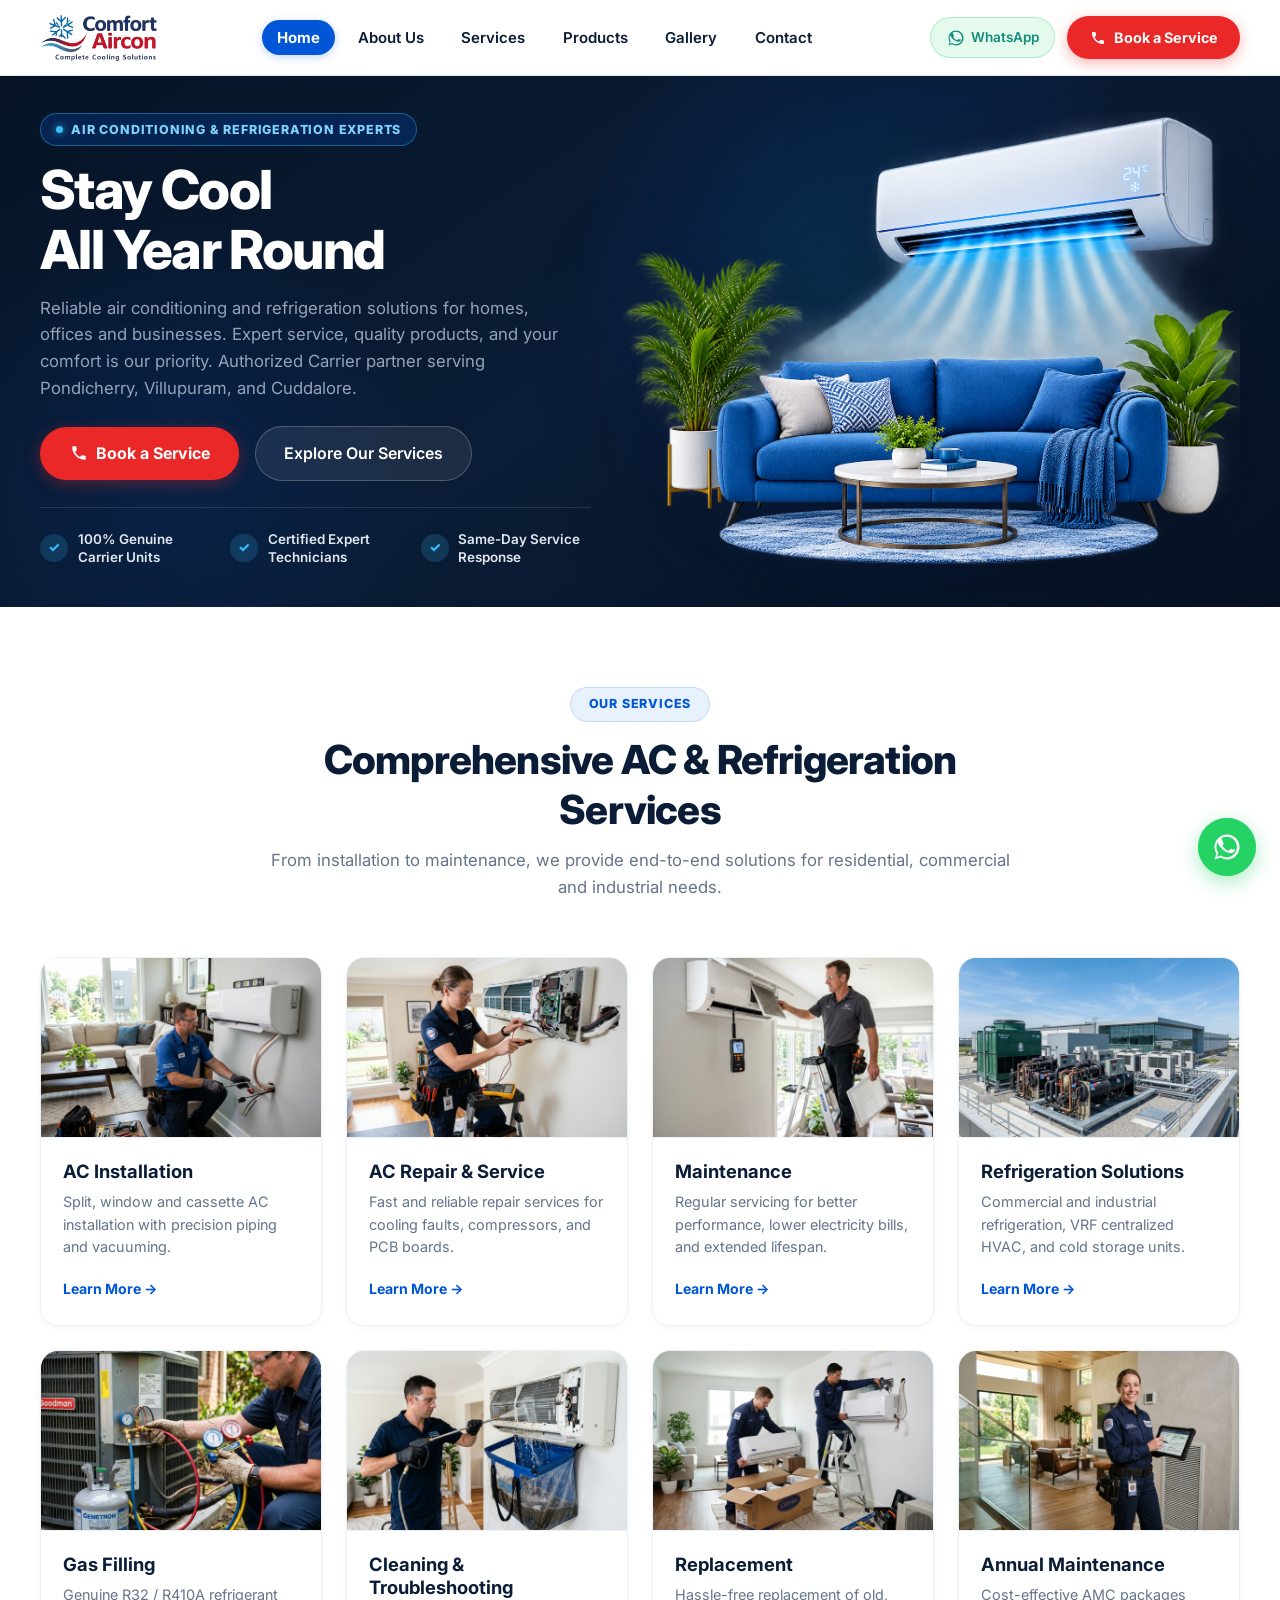
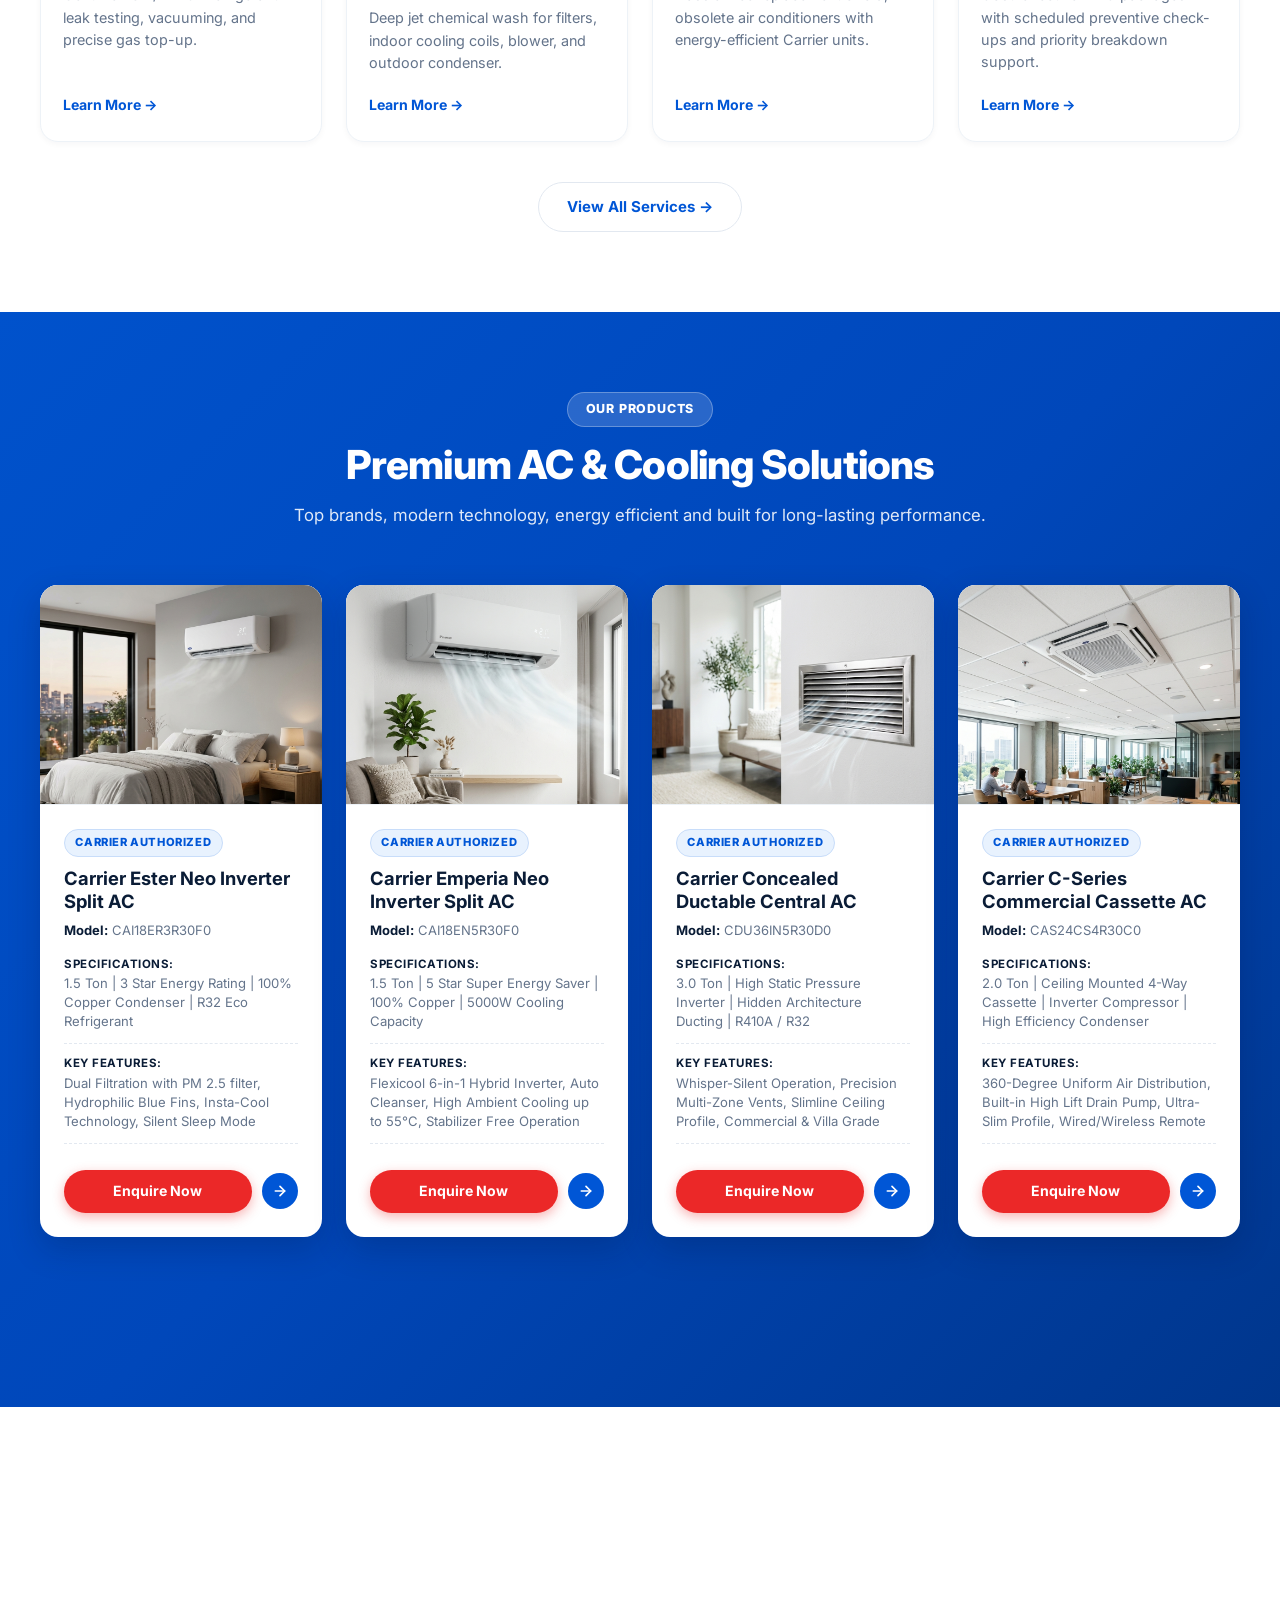
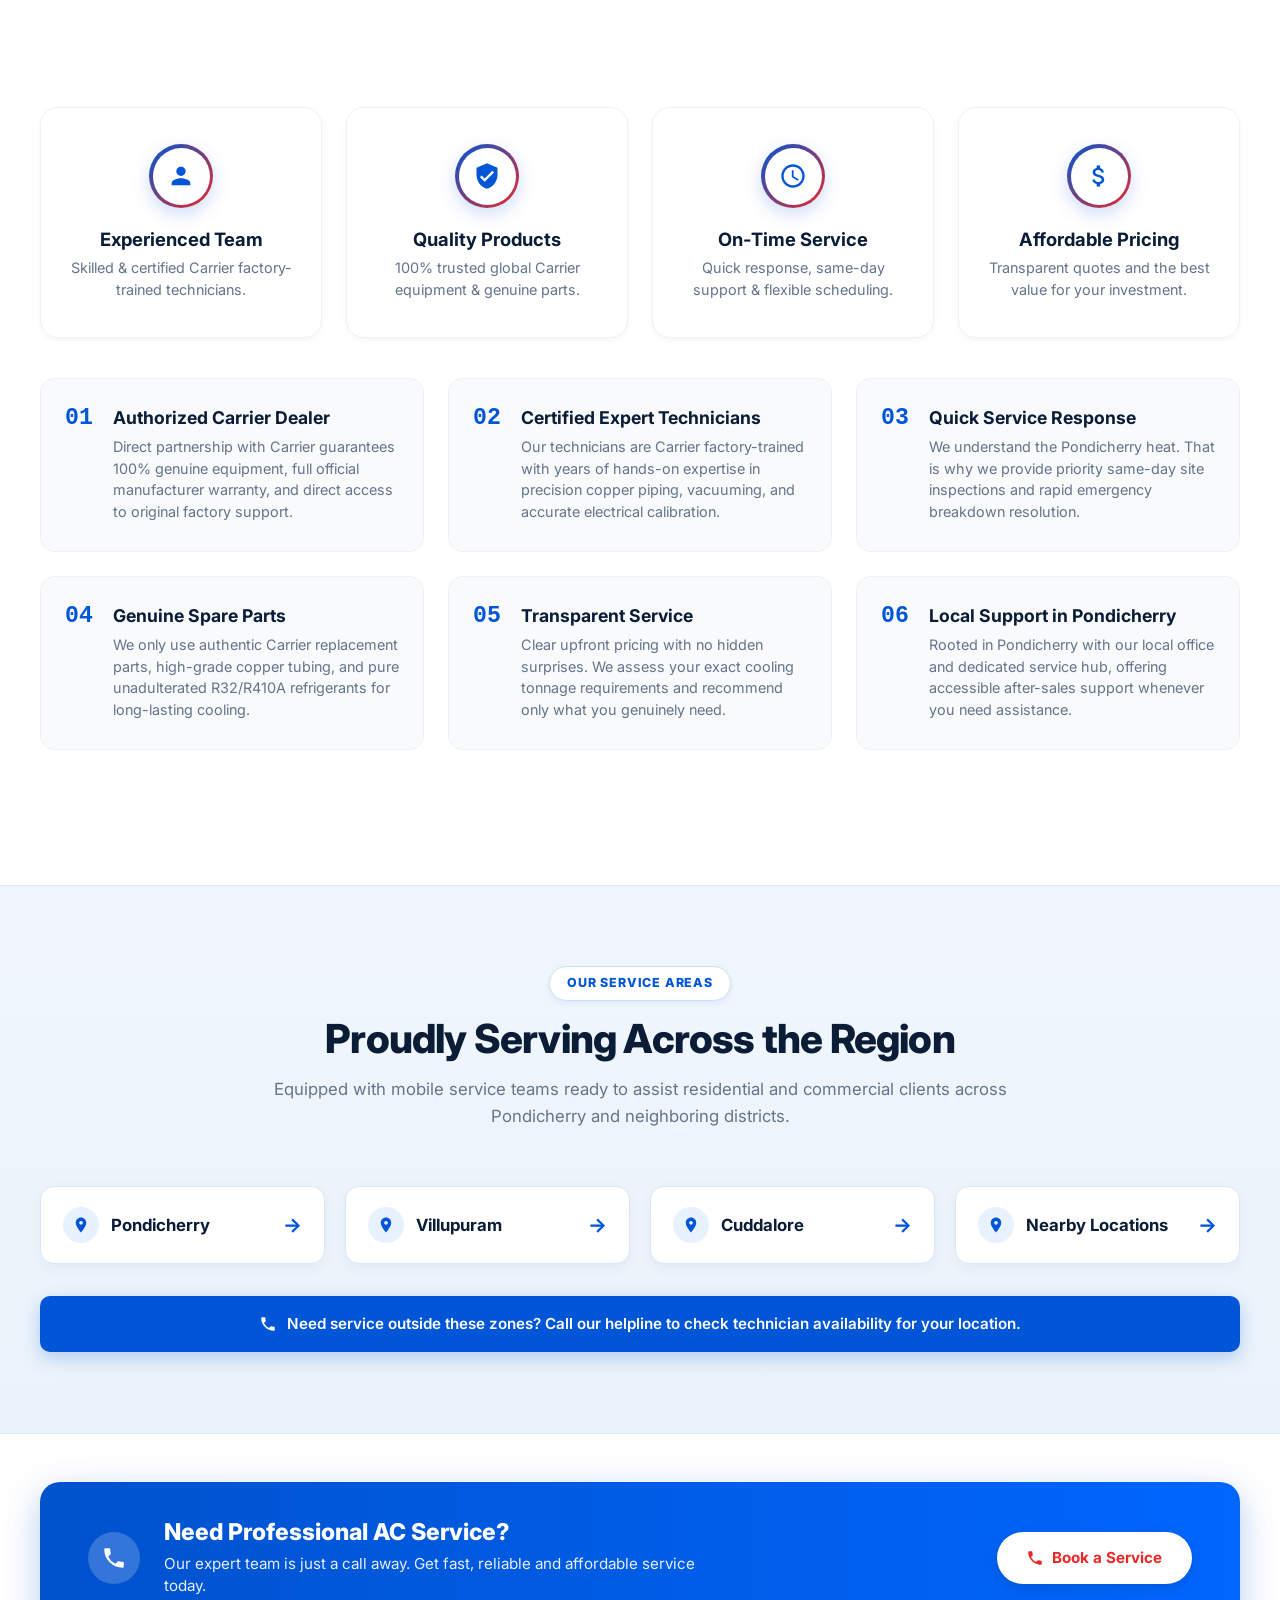
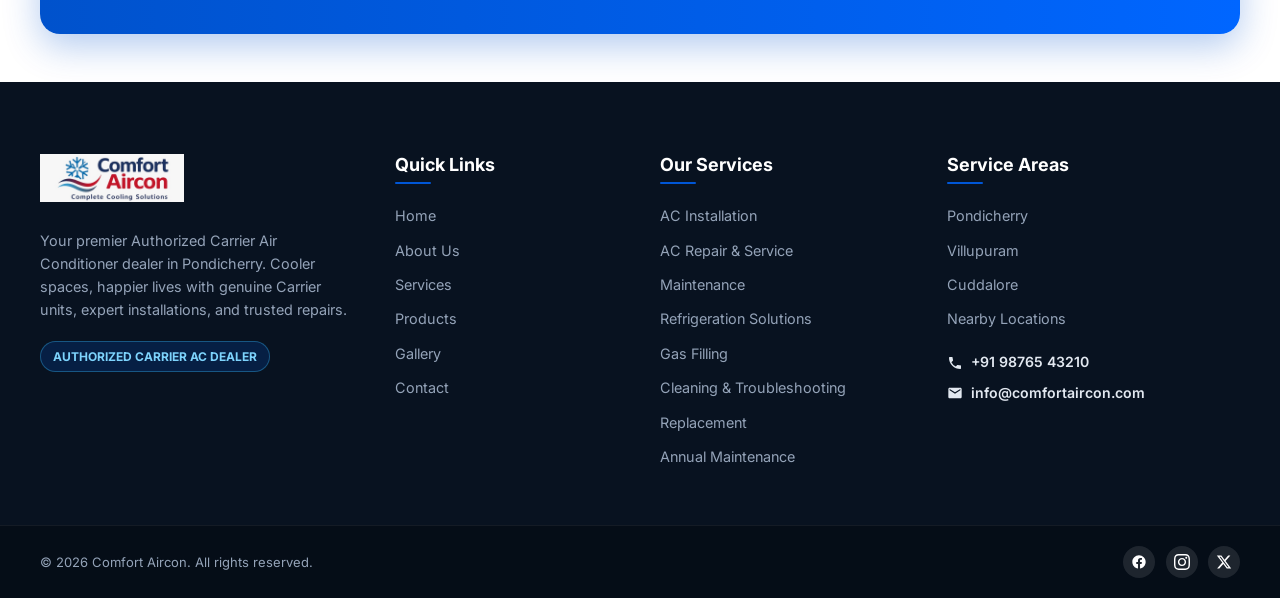
==== commit 80d7c559: "updates" ====
--- a/index.html
+++ b/index.html
@@ -134,9 +134,9 @@
 
         <div class="hero-media reveal-on-scroll">
           <div class="hero-banner-wrapper">
-            <img src="assets/images/Pasted image.png"
+            <img src="assets/images/herobanner.png"
               alt="Stay Cool All Year Round - Carrier Split Air Conditioner cooling living room with royal blue sofa"
-              class="hero-banner-png" width="680" height="406" />
+              class="hero-banner-png" width="720" height="530" />
           </div>
         </div>
       </div>
--- a/css/style.css
+++ b/css/style.css
@@ -558,7 +558,7 @@
   position: relative;
   background: linear-gradient(145deg, #061426 0%, #0a1c36 50%, #061222 100%);
   color: #ffffff;
-  padding: 5rem 0 5.5rem 0;
+  padding: 2.25rem 0 2.5rem 0;
   overflow: hidden;
 }
 
@@ -589,15 +589,15 @@
 
 .hero-grid {
   display: grid;
-  grid-template-columns: 1.1fr 0.9fr;
-  align-items: center;
-  gap: 3.5rem;
+  grid-template-columns: 1fr 1.12fr;
+  align-items: center;
+  gap: 2rem;
   position: relative;
   z-index: 2;
 }
 
 .hero-content {
-  max-width: 620px;
+  max-width: 580px;
 }
 
 .hero-tag-pill {
@@ -611,9 +611,9 @@
   font-weight: 800;
   text-transform: uppercase;
   letter-spacing: 0.8px;
-  padding: 0.4rem 1rem;
+  padding: 0.35rem 0.95rem;
   border-radius: var(--radius-pill);
-  margin-bottom: 1.25rem;
+  margin-bottom: 0.85rem;
 }
 
 .pill-dot {
@@ -625,12 +625,12 @@
 }
 
 .hero-title {
-  font-size: clamp(2.3rem, 4.6vw, 3.6rem);
+  font-size: clamp(2.2rem, 4.2vw, 3.4rem);
   font-weight: 800;
   color: #ffffff;
   line-height: 1.12;
   letter-spacing: -0.03em;
-  margin-bottom: 1.25rem;
+  margin-bottom: 0.9rem;
 }
 
 .hero-title-accent {
@@ -639,19 +639,19 @@
 }
 
 .hero-description {
-  font-size: 1.1rem;
+  font-size: 1.05rem;
   color: #94a3b8;
-  line-height: 1.65;
-  margin-bottom: 2rem;
-  max-width: 560px;
+  line-height: 1.6;
+  margin-bottom: 1.5rem;
+  max-width: 540px;
 }
 
 .hero-cta-group {
   display: flex;
   align-items: center;
-  gap: 1.15rem;
+  gap: 1rem;
   flex-wrap: wrap;
-  margin-bottom: 2.25rem;
+  margin-bottom: 1.65rem;
 }
 
 /* Key Highlights Strip */
@@ -659,7 +659,7 @@
   display: grid;
   grid-template-columns: repeat(3, 1fr);
   gap: 1.25rem;
-  padding-top: 1.75rem;
+  padding-top: 1.35rem;
   border-top: 1px solid rgba(255, 255, 255, 0.12);
 }
 
@@ -694,26 +694,27 @@
 .hero-media {
   position: relative;
   display: flex;
-  justify-content: center;
-  align-items: center;
+  justify-content: flex-end;
+  align-items: center;
+  width: 100%;
 }
 
 .hero-banner-wrapper {
   position: relative;
   width: 100%;
-  max-width: 680px;
-  display: flex;
-  justify-content: center;
+  max-width: 740px;
+  display: flex;
+  justify-content: flex-end;
   align-items: center;
 }
 
 .hero-banner-png {
   width: 100%;
-  max-width: 680px;
+  max-width: 740px;
   height: auto;
   display: block;
   object-fit: contain;
-  filter: drop-shadow(0 20px 40px rgba(0, 10, 30, 0.55));
+  filter: drop-shadow(0 20px 45px rgba(0, 10, 30, 0.5));
   transition: transform 0.35s ease;
 }
 
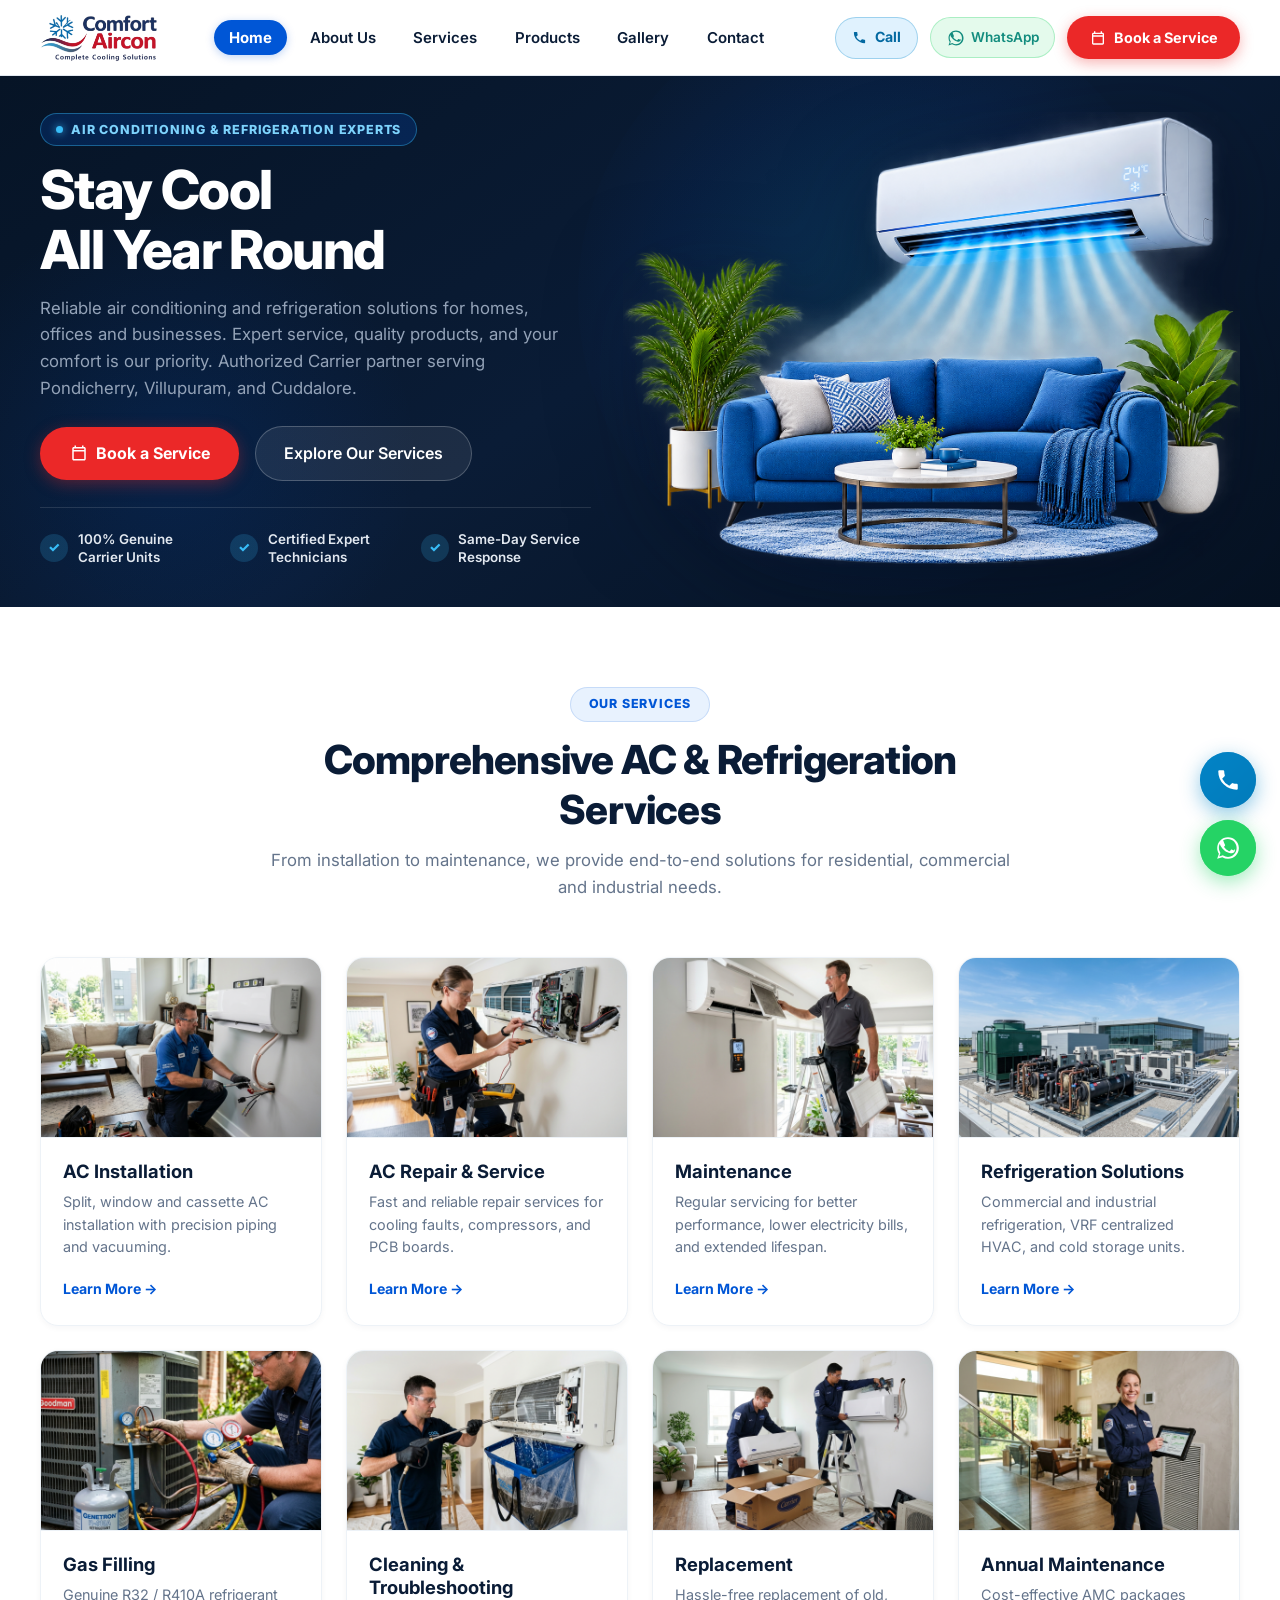
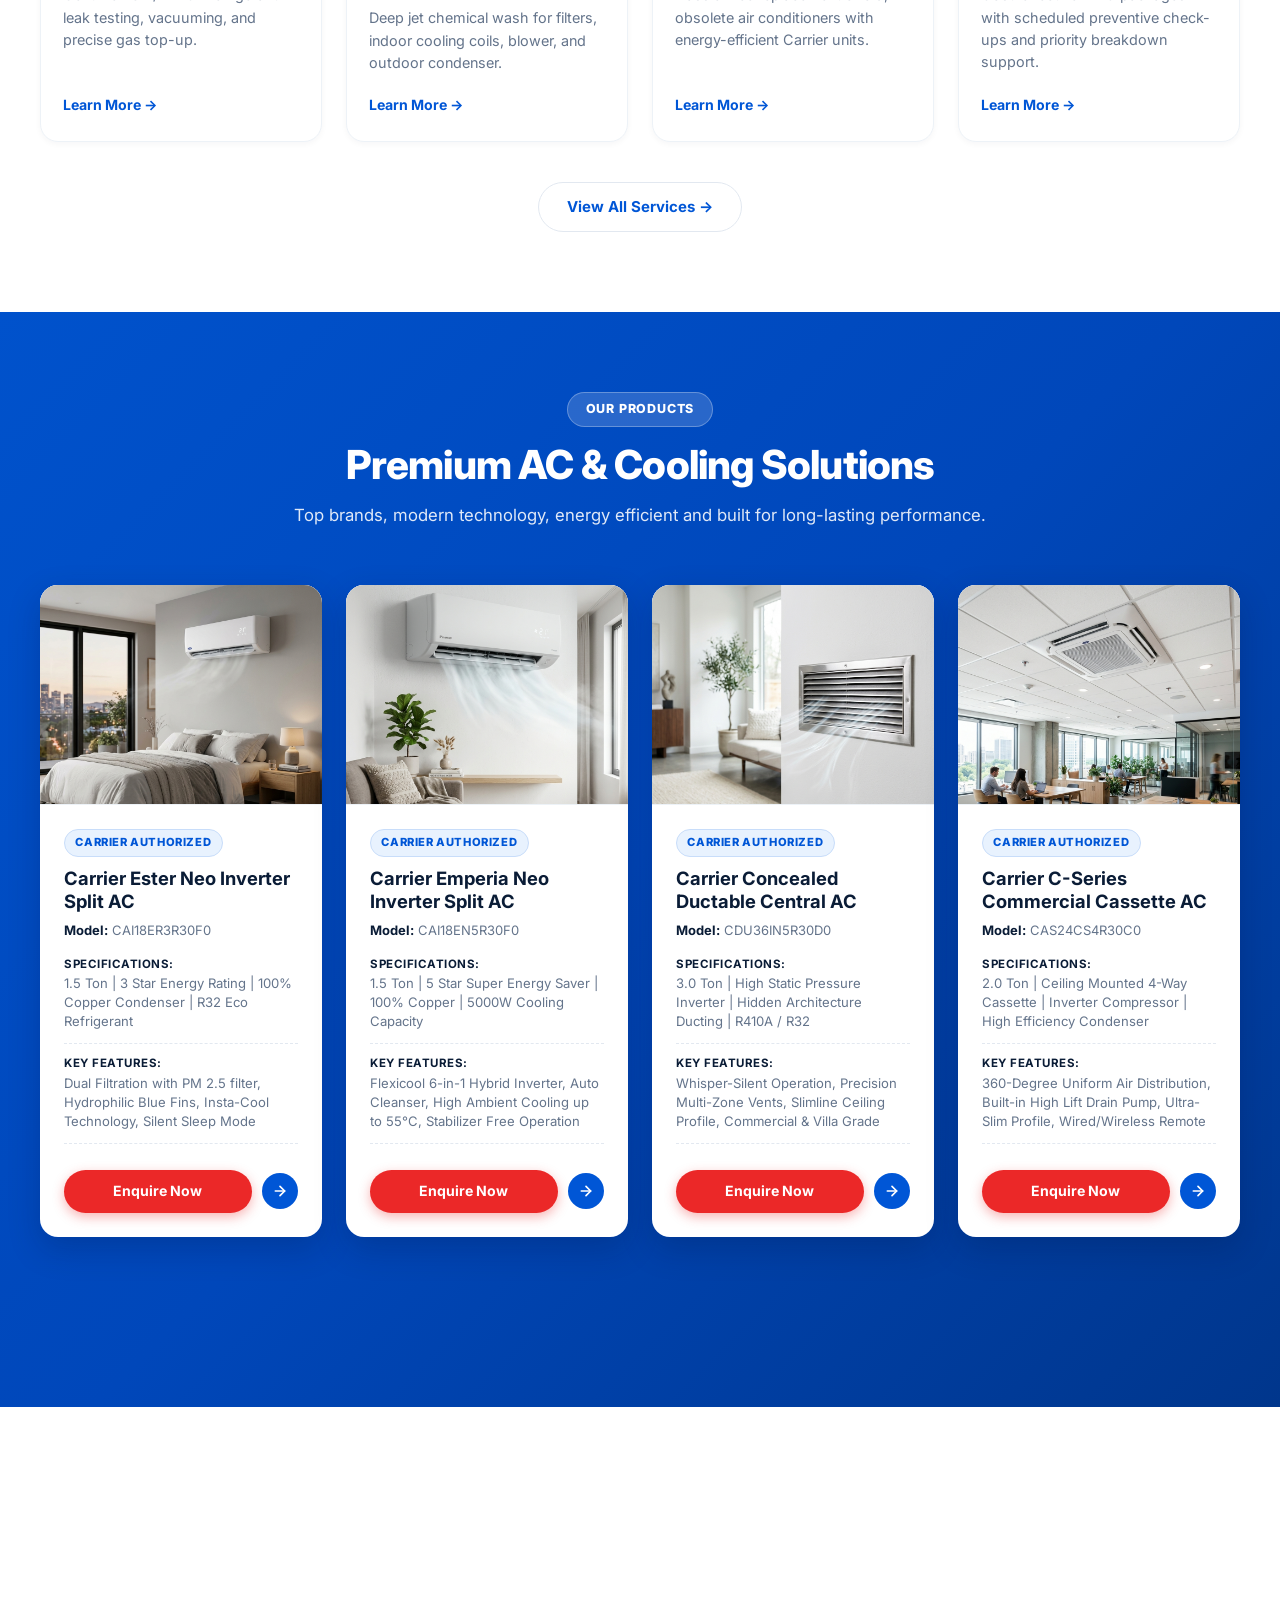
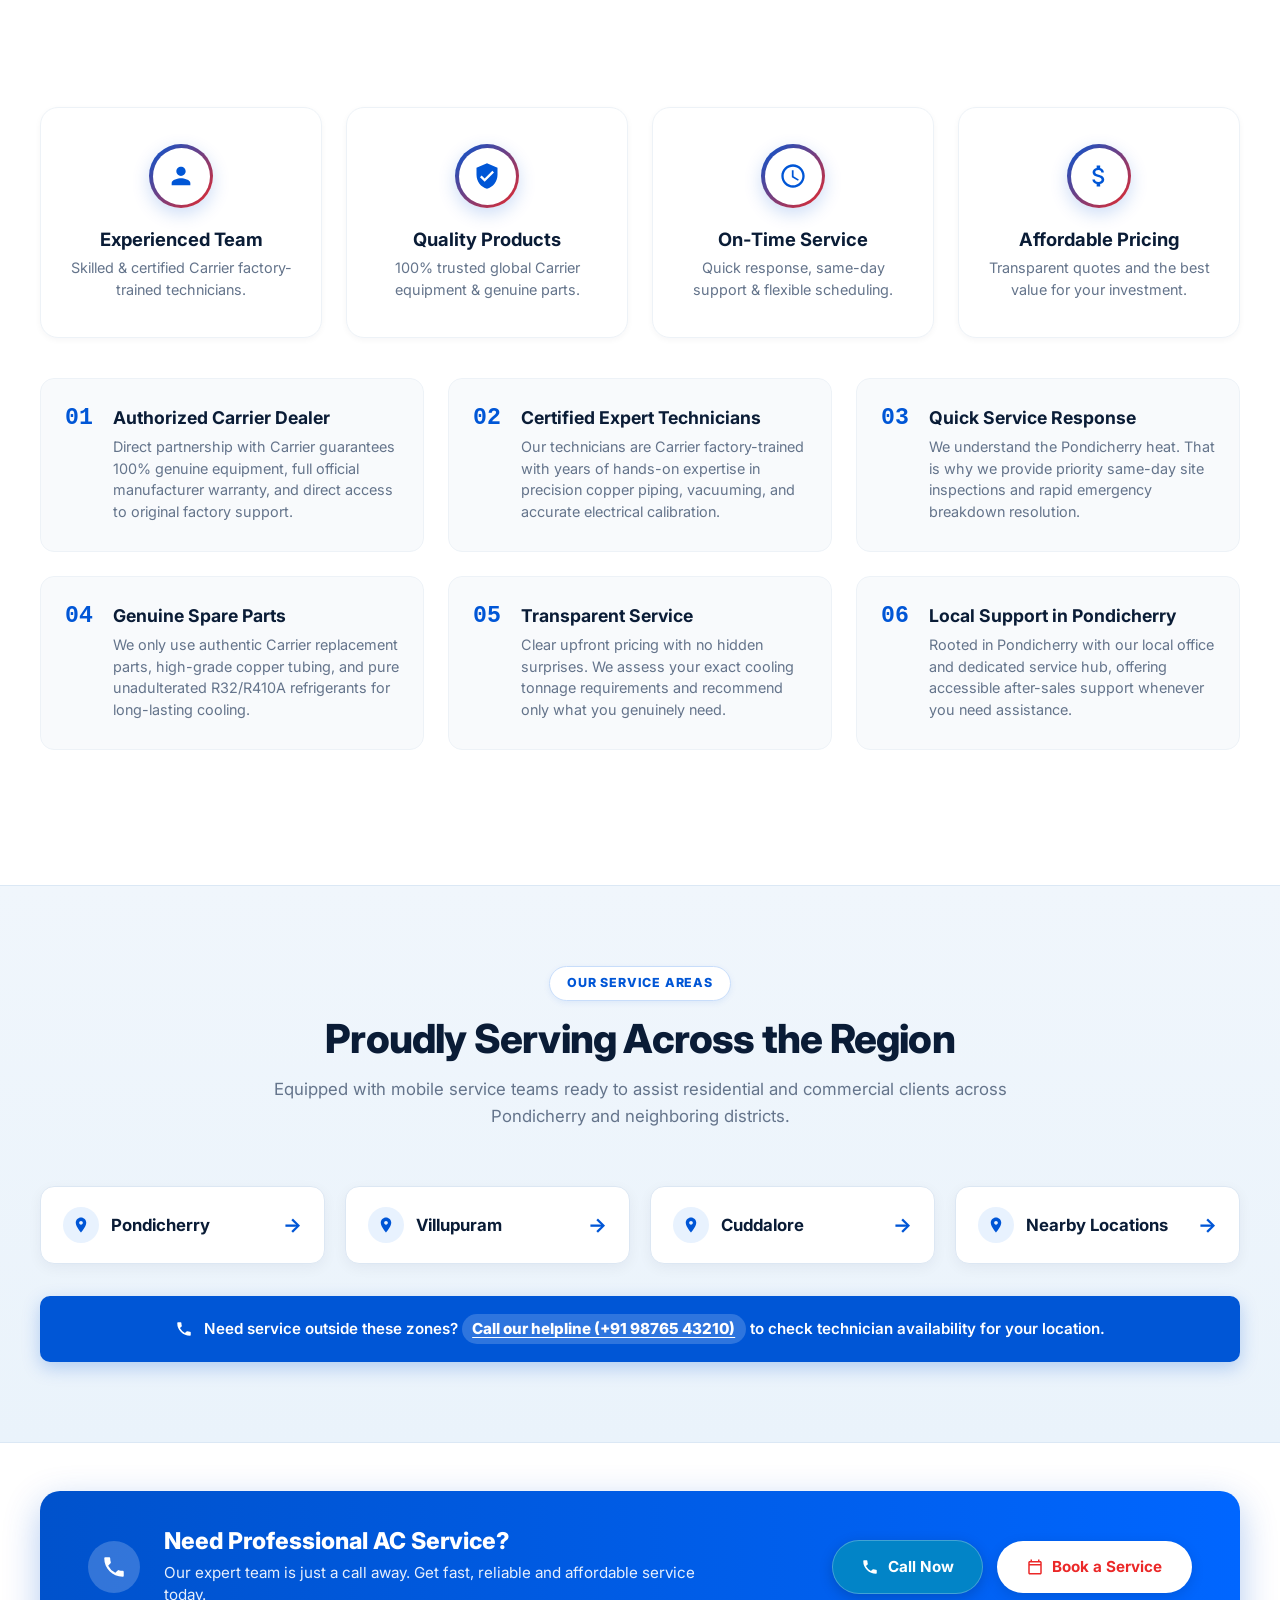
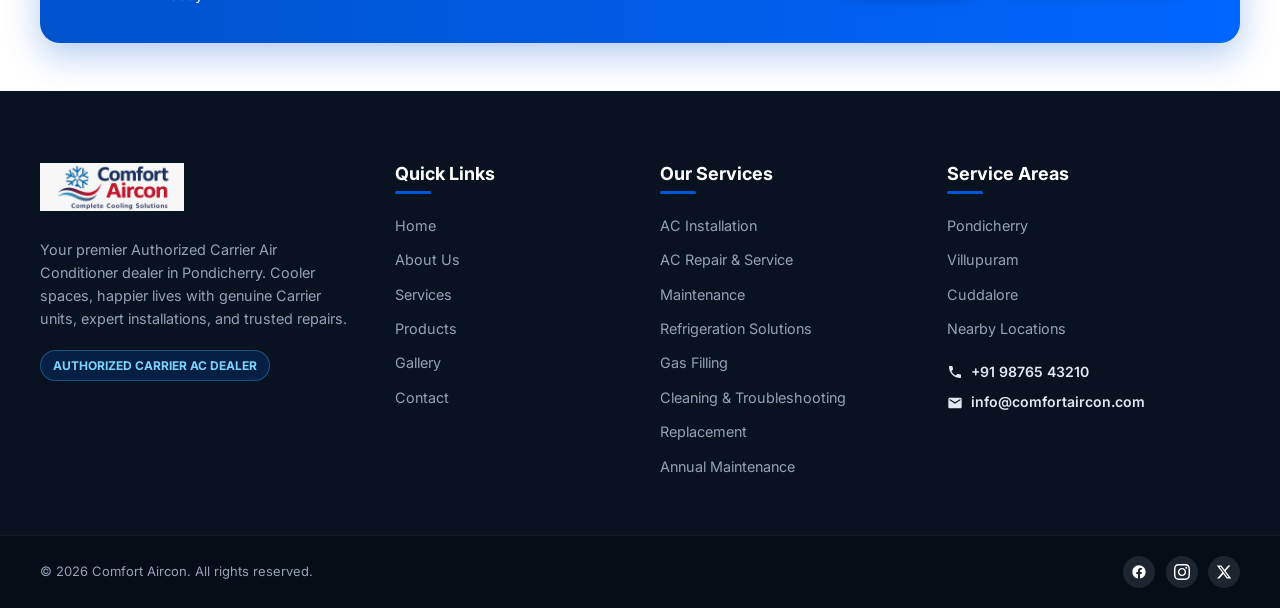
==== commit bab87340: "icon" ====
--- a/index.html
+++ b/index.html
@@ -3,7 +3,7 @@
 
 <head>
   <meta charset="UTF-8" />
-  <meta name="viewport" content="width=device-width, initial-scale=1.0" />
+  <meta name="viewport" content="width=device-width, initial-scale=1.0, maximum-scale=1.0, user-scalable=no, viewport-fit=cover" />
   <title>Comfort Aircon | Carrier AC Dealer &amp; AC Services in Pondicherry</title>
   <meta name="description"
     content="Authorized Carrier AC dealer and trusted AC service center in Pondicherry. Expert AC installation, repair, gas filling, maintenance and AMC in Pondicherry, Villupuram, and Cuddalore." />
@@ -105,8 +105,7 @@
             <button type="button" class="btn btn-pill-red" data-action="open-enquiry" aria-label="Book a Service">
               <svg xmlns="http://www.w3.org/2000/svg" viewBox="0 0 24 24" width="18" height="18" fill="currentColor"
                 aria-hidden="true">
-                <path
-                  d="M6.62 10.79a15.05 15.05 0 006.59 6.59l2.2-2.2a1 1 0 011.02-.24 11.41 11.41 0 003.58.57 1 1 0 011 1V20a1 1 0 01-1 1A17 17 0 013 4a1 1 0 011-1h3.5a1 1 0 011 1 11.41 11.41 0 00.57 3.58 1 1 0 01-.25 1.02l-2.2 2.19z" />
+                <path d="M19 4h-1V2h-2v2H8V2H6v2H5c-1.11 0-1.99.9-1.99 2L3 20c0 1.1.89 2 2 2h14c1.1 0 2-.9 2-2V6c0-1.1-.9-2-2-2zm0 16H5V10h14v10zm0-12H5V6h14v2z" />
               </svg>
               <span>Book a Service</span>
             </button>
@@ -671,8 +670,7 @@
             <path
               d="M6.62 10.79a15.05 15.05 0 006.59 6.59l2.2-2.2a1 1 0 011.02-.24 11.41 11.41 0 003.58.57 1 1 0 011 1V20a1 1 0 01-1 1A17 17 0 013 4a1 1 0 011-1h3.5a1 1 0 011 1 11.41 11.41 0 00.57 3.58 1 1 0 01-.25 1.02l-2.2 2.19z" />
           </svg>
-          <span>Need service outside these zones? Call our helpline to check technician availability for your
-            location.</span>
+          <span>Need service outside these zones? <a href="tel:+919876543210" class="helpline-call-link" data-bind="call-link">Call our helpline (+91 98765 43210)</a> to check technician availability for your location.</span>
         </div>
       </div>
     </section>
@@ -697,11 +695,17 @@
           </div>
 
           <div class="strip-actions">
+            <a href="tel:+919876543210" class="btn btn-strip-call" data-bind="call-link" aria-label="Call Comfort Aircon: +91 98765 43210">
+              <svg viewBox="0 0 24 24" width="18" height="18" fill="currentColor" aria-hidden="true">
+                <path
+                  d="M6.62 10.79a15.05 15.05 0 006.59 6.59l2.2-2.2a1 1 0 011.02-.24 11.41 11.41 0 003.58.57 1 1 0 011 1V20a1 1 0 01-1 1A17 17 0 013 4a1 1 0 011-1h3.5a1 1 0 011 1 11.41 11.41 0 00.57 3.58 1 1 0 01-.25 1.02l-2.2 2.19z" />
+              </svg>
+              <span>Call Now</span>
+            </a>
             <button type="button" class="btn btn-strip-white-pill" data-action="open-enquiry"
               aria-label="Book a Service">
               <svg viewBox="0 0 24 24" width="18" height="18" fill="currentColor" aria-hidden="true">
-                <path
-                  d="M6.62 10.79a15.05 15.05 0 006.59 6.59l2.2-2.2a1 1 0 011.02-.24 11.41 11.41 0 003.58.57 1 1 0 011 1V20a1 1 0 01-1 1A17 17 0 013 4a1 1 0 011-1h3.5a1 1 0 011 1 11.41 11.41 0 00.57 3.58 1 1 0 01-.25 1.02l-2.2 2.19z" />
+                <path d="M19 4h-1V2h-2v2H8V2H6v2H5c-1.11 0-1.99.9-1.99 2L3 20c0 1.1.89 2 2 2h14c1.1 0 2-.9 2-2V6c0-1.1-.9-2-2-2zm0 16H5V10h14v10zm0-12H5V6h14v2z" />
               </svg>
               <span>Book a Service</span>
             </button>
--- a/css/style.css
+++ b/css/style.css
@@ -91,6 +91,10 @@
   font-size: 16px;
   scroll-behavior: smooth;
   -webkit-text-size-adjust: 100%;
+  width: 100%;
+  max-width: 100%;
+  overflow-x: hidden !important;
+  touch-action: pan-y;
 }
 
 body {
@@ -101,7 +105,11 @@
   min-height: 100vh;
   display: flex;
   flex-direction: column;
-  overflow-x: hidden;
+  width: 100%;
+  max-width: 100%;
+  overflow-x: hidden !important;
+  position: relative;
+  touch-action: pan-y;
   -webkit-font-smoothing: antialiased;
 }
 
@@ -159,6 +167,19 @@
   margin-right: auto;
   padding-left: 1.25rem;
   padding-right: 1.25rem;
+  box-sizing: border-box;
+}
+
+.site-main,
+.site-header,
+.site-footer,
+section,
+header,
+footer {
+  width: 100%;
+  max-width: 100%;
+  overflow-x: clip;
+  box-sizing: border-box;
 }
 
 .site-main {
@@ -419,6 +440,35 @@
   flex-shrink: 0;
 }
 
+.btn-call-header {
+  display: inline-flex;
+  align-items: center;
+  gap: 0.45rem;
+  padding: 0.55rem 1.05rem;
+  font-size: 0.88rem;
+  font-weight: 700;
+  border-radius: var(--radius-pill);
+  background: #e0f2fe;
+  color: #0369a1;
+  border: 1px solid rgba(2, 132, 199, 0.3);
+  transition: var(--transition-fast);
+  cursor: pointer;
+  text-decoration: none;
+}
+
+.btn-call-header:hover {
+  background: #0284c7;
+  color: #ffffff;
+  border-color: #0284c7;
+  transform: translateY(-1px);
+  box-shadow: 0 4px 14px rgba(2, 132, 199, 0.35);
+}
+
+.btn-call-header svg {
+  width: 15px;
+  height: 15px;
+}
+
 .btn-whatsapp-header {
   display: inline-flex;
   align-items: center;
@@ -451,6 +501,16 @@
   color: #ffffff;
   box-shadow: 0 4px 14px var(--color-brand-red-glow);
   transition: var(--transition-fast);
+  white-space: nowrap;
+  flex-shrink: 0;
+}
+
+.btn-pill-red-header .btn-text-short {
+  display: none;
+}
+
+.btn-pill-red-header .btn-text-full {
+  display: inline;
 }
 
 .btn-pill-red-header:hover {
@@ -479,6 +539,10 @@
   box-shadow: var(--shadow-lg);
   padding: 1.25rem;
   animation: slideDown 0.25s ease-out;
+}
+
+.mobile-nav-drawer.is-open {
+  display: block;
 }
 
 .mobile-dealer-badge {
@@ -524,6 +588,36 @@
   text-transform: uppercase;
   color: var(--color-text-muted);
   margin-bottom: 0.6rem;
+}
+
+.btn-drawer-call {
+  display: flex;
+  align-items: center;
+  justify-content: center;
+  gap: 0.55rem;
+  width: 100%;
+  padding: 0.75rem 1.25rem;
+  margin-top: 0.4rem;
+  margin-bottom: 0.85rem;
+  background: linear-gradient(135deg, #0284c7 0%, #0369a1 100%);
+  color: #ffffff !important;
+  font-size: 0.95rem;
+  font-weight: 700;
+  border-radius: var(--radius-pill);
+  box-shadow: 0 4px 14px rgba(2, 132, 199, 0.35);
+  transition: var(--transition-fast);
+  text-decoration: none;
+}
+
+.btn-drawer-call:hover {
+  background: #0284c7;
+  transform: translateY(-1px);
+  box-shadow: 0 6px 18px rgba(2, 132, 199, 0.45);
+}
+
+.btn-drawer-call svg {
+  width: 18px;
+  height: 18px;
 }
 
 .mobile-contact-item {
@@ -652,6 +746,34 @@
   gap: 1rem;
   flex-wrap: wrap;
   margin-bottom: 1.65rem;
+}
+
+.btn-pill-call {
+  display: inline-flex;
+  align-items: center;
+  gap: 0.55rem;
+  padding: 0.75rem 1.45rem;
+  font-size: 0.95rem;
+  font-weight: 700;
+  border-radius: var(--radius-pill);
+  background: rgba(2, 132, 199, 0.16);
+  color: #38bdf8;
+  border: 1px solid rgba(56, 189, 248, 0.45);
+  transition: var(--transition-fast);
+  text-decoration: none;
+}
+
+.btn-pill-call:hover {
+  background: #0284c7;
+  color: #ffffff;
+  border-color: #0284c7;
+  transform: translateY(-2px);
+  box-shadow: 0 6px 20px rgba(2, 132, 199, 0.4);
+}
+
+.btn-pill-call svg {
+  width: 18px;
+  height: 18px;
 }
 
 /* Key Highlights Strip */
@@ -1335,7 +1457,7 @@
   background: var(--color-royal-blue);
   color: #ffffff;
   border-radius: var(--radius-sm);
-  padding: 1rem 2rem;
+  padding: 1.1rem 2rem;
   text-align: center;
   font-size: 0.95rem;
   font-weight: 600;
@@ -1348,6 +1470,24 @@
 
 .areas-note-banner svg {
   flex-shrink: 0;
+}
+
+.helpline-call-link {
+  color: #ffffff;
+  font-weight: 800;
+  text-decoration: underline;
+  text-underline-offset: 3px;
+  background: rgba(255, 255, 255, 0.18);
+  padding: 0.2rem 0.65rem;
+  border-radius: var(--radius-pill);
+  display: inline-block;
+  transition: var(--transition-fast);
+}
+
+.helpline-call-link:hover {
+  background: #ffffff;
+  color: var(--color-royal-blue);
+  text-decoration: none;
 }
 
 /* --------------------------------------------------------------------------
@@ -1405,7 +1545,40 @@
 }
 
 .strip-actions {
+  display: flex;
+  align-items: center;
+  gap: 0.85rem;
+  flex-wrap: wrap;
   flex-shrink: 0;
+}
+
+.btn-strip-call {
+  display: inline-flex;
+  align-items: center;
+  gap: 0.55rem;
+  padding: 0.85rem 1.75rem;
+  font-size: 0.95rem;
+  font-weight: 700;
+  border-radius: var(--radius-pill);
+  background: #0284c7;
+  color: #ffffff;
+  border: 1px solid rgba(255, 255, 255, 0.25);
+  box-shadow: 0 4px 14px rgba(0, 0, 0, 0.18);
+  transition: transform 0.2s ease, box-shadow 0.2s ease, background 0.2s ease;
+  text-decoration: none;
+  cursor: pointer;
+}
+
+.btn-strip-call:hover {
+  background: #0369a1;
+  color: #ffffff;
+  transform: translateY(-2px);
+  box-shadow: 0 8px 22px rgba(0, 0, 0, 0.25);
+}
+
+.btn-strip-call svg {
+  width: 18px;
+  height: 18px;
 }
 
 .btn-strip-white-pill {
@@ -1632,77 +1805,119 @@
 }
 
 /* --------------------------------------------------------------------------
-   14. FLOATING WHATSAPP BUTTON
+   14. FLOATING QUICK ACTION DOCK (Call + WhatsApp)
    -------------------------------------------------------------------------- */
-.floating-whatsapp {
+.floating-actions-dock {
   position: fixed;
   bottom: 24px;
   right: 24px;
-  width: 58px;
-  height: 58px;
+  display: flex;
+  flex-direction: column;
+  gap: 12px;
+  align-items: center;
+  z-index: 900;
+}
+
+.floating-btn {
+  position: relative;
+  width: 56px;
+  height: 56px;
   border-radius: 50%;
+  display: flex;
+  align-items: center;
+  justify-content: center;
+  cursor: pointer;
+  transition: transform var(--transition-normal), box-shadow var(--transition-fast);
+  text-decoration: none;
+}
+
+.floating-btn:hover {
+  transform: scale(1.08) translateY(-2px);
+}
+
+.floating-call {
+  background: linear-gradient(135deg, #0284c7 0%, #0369a1 100%);
+  color: #ffffff;
+  box-shadow: 0 6px 20px rgba(2, 132, 199, 0.45);
+}
+
+.floating-call:hover {
+  box-shadow: 0 10px 26px rgba(2, 132, 199, 0.55);
+}
+
+.floating-whatsapp {
   background: var(--color-whatsapp);
   color: #ffffff;
-  display: flex;
-  align-items: center;
-  justify-content: center;
-  box-shadow: 0 6px 20px rgba(37, 211, 102, 0.4);
-  z-index: 900;
-  cursor: pointer;
-  transition: transform var(--transition-normal);
+  box-shadow: 0 6px 20px rgba(37, 211, 102, 0.45);
 }
 
 .floating-whatsapp:hover {
-  transform: scale(1.08);
-}
-
-.whatsapp-icon-wrap {
+  box-shadow: 0 10px 26px rgba(37, 211, 102, 0.55);
+}
+
+.floating-icon-wrap {
   position: relative;
   z-index: 2;
   display: flex;
   align-items: center;
   justify-content: center;
-  width: 30px;
-  height: 30px;
-}
-
-.whatsapp-icon-wrap svg {
-  width: 32px;
-  height: 32px;
-}
-
-.whatsapp-pulse {
+  width: 28px;
+  height: 28px;
+}
+
+.floating-icon-wrap svg {
+  width: 26px;
+  height: 26px;
+}
+
+.floating-pulse {
   position: absolute;
   top: 0;
   left: 0;
   width: 100%;
   height: 100%;
   border-radius: 50%;
+  opacity: 0.7;
+  z-index: 1;
+}
+
+.call-pulse {
+  background: #0284c7;
+  animation: callPulse 2.4s infinite ease-out;
+}
+
+.whatsapp-pulse {
   background: var(--color-whatsapp);
-  opacity: 0.7;
-  animation: whatsappPulse 2.2s infinite ease-out;
-  z-index: 1;
-}
-
-.whatsapp-tooltip {
+  animation: whatsappPulse 2.4s infinite ease-out;
+  animation-delay: 1.2s;
+}
+
+.floating-tooltip {
   position: absolute;
-  right: 70px;
+  right: 68px;
   background: #0f172a;
   color: #ffffff;
-  font-size: 0.75rem;
+  font-size: 0.78rem;
   font-weight: 600;
-  padding: 0.35rem 0.7rem;
+  padding: 0.35rem 0.75rem;
   border-radius: var(--radius-xs);
   white-space: nowrap;
   pointer-events: none;
   opacity: 0;
-  transform: translateX(10px);
+  transform: translateX(8px);
   transition: var(--transition-fast);
-}
-
-.floating-whatsapp:hover .whatsapp-tooltip {
+  box-shadow: var(--shadow-md);
+}
+
+.floating-btn:hover .floating-tooltip {
   opacity: 1;
   transform: translateX(0);
+}
+
+@keyframes callPulse {
+  0% { transform: scale(0.95); opacity: 0.8; }
+  50% { transform: scale(1.35); opacity: 0; }
+  100% { transform: scale(1.35); opacity: 0; }
 }
 
 @keyframes whatsappPulse {
@@ -1717,9 +1932,9 @@
 .modal-backdrop {
   position: fixed;
   inset: 0;
-  background: rgba(6, 20, 38, 0.8);
-  backdrop-filter: blur(5px);
-  -webkit-backdrop-filter: blur(5px);
+  background: rgba(6, 20, 38, 0.75);
+  backdrop-filter: blur(6px);
+  -webkit-backdrop-filter: blur(6px);
   z-index: 2000;
   display: flex;
   align-items: center;
@@ -1728,7 +1943,11 @@
   overflow-y: auto;
   opacity: 0;
   pointer-events: none;
-  transition: opacity var(--transition-normal);
+  transition: opacity 0.25s ease;
+}
+
+.modal-backdrop[hidden] {
+  display: none !important;
 }
 
 .modal-backdrop.is-visible {
@@ -1738,8 +1957,8 @@
 
 .modal-dialog {
   width: 100%;
-  max-width: 540px;
-  max-height: 90vh;
+  max-width: 520px;
+  margin: auto;
   display: flex;
   flex-direction: column;
 }
@@ -1747,73 +1966,94 @@
 .modal-content {
   background: #ffffff;
   border-radius: var(--radius-card);
-  box-shadow: var(--shadow-modal);
+  box-shadow: 0 25px 60px rgba(6, 20, 38, 0.35), 0 0 0 1px rgba(0, 0, 0, 0.05);
   display: flex;
   flex-direction: column;
+  max-height: 88vh;
   overflow: hidden;
-  animation: modalPop 0.3s cubic-bezier(0.16, 1, 0.3, 1);
+  animation: modalPop 0.28s cubic-bezier(0.16, 1, 0.3, 1);
 }
 
 @keyframes modalPop {
-  from { opacity: 0; transform: scale(0.94) translateY(12px); }
+  from { opacity: 0; transform: scale(0.95) translateY(10px); }
   to { opacity: 1; transform: scale(1) translateY(0); }
 }
 
 .modal-header {
-  padding: 1.5rem 1.75rem 1rem 1.75rem;
+  padding: 1.25rem 1.5rem;
   display: flex;
   align-items: flex-start;
   justify-content: space-between;
   border-bottom: 1px solid var(--color-border);
-  background: #f8fafc;
-}
-
-.modal-title-wrap {
-  flex: 1;
+  background: #ffffff;
+  flex-shrink: 0;
 }
 
 .modal-title {
   font-size: 1.35rem;
+  font-weight: 800;
   color: var(--color-text-heading);
   margin-bottom: 0.25rem;
-}
-
-.modal-desc {
+  line-height: 1.2;
+}
+
+.modal-subtitle {
   font-size: 0.85rem;
   color: var(--color-text-muted);
-}
-
-.modal-close-btn {
+  font-weight: 500;
+}
+
+.modal-close-trigger {
   width: 36px;
   height: 36px;
   border-radius: 50%;
-  background: #ffffff;
+  background: #f8fafc;
   color: var(--color-text-muted);
   border: 1px solid var(--color-border);
-  display: flex;
+  display: inline-flex;
   align-items: center;
   justify-content: center;
-  transition: var(--transition-fast);
-}
-
-.modal-close-btn:hover {
-  background: #f1f5f9;
-  color: var(--color-text-heading);
-}
-
-.modal-body {
+  cursor: pointer;
+  flex-shrink: 0;
+  margin-left: 1rem;
+  transition: all var(--transition-fast);
+}
+
+.modal-close-trigger:hover {
+  background: #fee2e2;
+  color: var(--color-brand-red);
+  border-color: #fca5a5;
+  transform: rotate(90deg);
+}
+
+.enquiry-form {
   padding: 1.5rem 1.75rem;
   overflow-y: auto;
-  max-height: calc(90vh - 140px);
-}
-
-.enquiry-form {
+  flex: 1;
   display: flex;
   flex-direction: column;
   gap: 1.15rem;
-}
-
-.form-group {
+  scroll-behavior: smooth;
+}
+
+.enquiry-form::-webkit-scrollbar {
+  width: 6px;
+}
+
+.enquiry-form::-webkit-scrollbar-track {
+  background: #f8fafc;
+}
+
+.enquiry-form::-webkit-scrollbar-thumb {
+  background: #cbd5e1;
+  border-radius: 3px;
+}
+
+.enquiry-form::-webkit-scrollbar-thumb:hover {
+  background: #94a3b8;
+}
+
+.form-field-group {
   display: flex;
   flex-direction: column;
 }
@@ -1822,24 +2062,61 @@
   font-size: 0.85rem;
   font-weight: 700;
   color: var(--color-text-heading);
-  margin-bottom: 0.4rem;
-}
-
-.field-required {
+  margin-bottom: 0.45rem;
+}
+
+.field-label .req {
   color: var(--color-brand-red);
+  font-weight: 800;
+  margin-left: 0.15rem;
+}
+
+.field-label .optional-tag {
+  font-weight: 500;
+  color: var(--color-text-muted);
+  font-size: 0.8rem;
+  margin-left: 0.25rem;
+}
+
+.label-row {
+  display: flex;
+  align-items: center;
+  justify-content: space-between;
+  margin-bottom: 0.45rem;
+}
+
+.label-row .field-label {
+  margin-bottom: 0;
+}
+
+.counter-text {
+  font-size: 0.78rem;
+  color: var(--color-text-muted);
+  font-weight: 600;
+}
+
+.counter-text.limit-reached {
+  color: var(--color-brand-red);
+  font-weight: 700;
 }
 
 .field-input,
 .field-select,
 .field-textarea {
   width: 100%;
-  padding: 0.7rem 0.95rem;
+  padding: 0.72rem 0.95rem;
   border: 1.5px solid var(--color-border);
   border-radius: var(--radius-sm);
   background: #ffffff;
   color: var(--color-text-main);
   font-size: 0.92rem;
+  font-family: inherit;
   transition: border-color var(--transition-fast), box-shadow var(--transition-fast);
+}
+
+.field-input::placeholder,
+.field-textarea::placeholder {
+  color: #94a3b8;
 }
 
 .field-input:focus,
@@ -1854,24 +2131,74 @@
 .field-select.is-invalid,
 .field-textarea.is-invalid {
   border-color: var(--color-error);
-  background: var(--color-error-bg);
-}
-
-.field-error-msg {
+  background: #fff5f5;
+}
+
+/* Phone Number with integrated +91 Badge */
+.phone-input-wrap {
+  display: flex;
+  align-items: stretch;
+  border: 1.5px solid var(--color-border);
+  border-radius: var(--radius-sm);
+  background: #ffffff;
+  overflow: hidden;
+  transition: border-color var(--transition-fast), box-shadow var(--transition-fast);
+}
+
+.phone-input-wrap:focus-within {
+  border-color: var(--color-royal-blue);
+  box-shadow: 0 0 0 3px rgba(0, 86, 214, 0.15);
+}
+
+.phone-input-wrap.is-invalid {
+  border-color: var(--color-error);
+  background: #fff5f5;
+}
+
+.country-prefix {
+  display: inline-flex;
+  align-items: center;
+  justify-content: center;
+  padding: 0 0.95rem;
+  background: #f1f5f9;
+  color: var(--color-text-heading);
+  font-weight: 700;
+  font-size: 0.92rem;
+  border-right: 1.5px solid var(--color-border);
+  user-select: none;
+}
+
+.phone-input-wrap .field-input.phone-input {
+  border: none;
+  border-radius: 0;
+  padding: 0.72rem 0.95rem;
+  box-shadow: none;
+  flex: 1;
+}
+
+.phone-input-wrap .field-input.phone-input:focus {
+  box-shadow: none;
+}
+
+.field-error-message {
   font-size: 0.78rem;
   color: var(--color-error);
   font-weight: 600;
   margin-top: 0.35rem;
-}
-
-.field-counter {
-  font-size: 0.75rem;
-  color: var(--color-text-muted);
-  text-align: right;
-  margin-top: 0.25rem;
-}
-
-.btn-modal-submit {
+  line-height: 1.3;
+}
+
+.field-error-message:empty {
+  display: none;
+}
+
+/* Form Submit Button */
+.form-submit-row {
+  margin-top: 0.5rem;
+  padding-top: 0.5rem;
+}
+
+.btn-submit-enquiry {
   width: 100%;
   padding: 0.85rem 1.5rem;
   font-size: 1rem;
@@ -1879,51 +2206,60 @@
   border-radius: var(--radius-pill);
   background: var(--color-brand-red);
   color: #ffffff;
+  border: none;
+  cursor: pointer;
+  display: flex;
+  align-items: center;
+  justify-content: center;
+  gap: 0.5rem;
   box-shadow: 0 4px 14px var(--color-brand-red-glow);
-  transition: var(--transition-normal);
-  margin-top: 0.5rem;
-}
-
-.btn-modal-submit:hover:not(:disabled) {
+  transition: all var(--transition-normal);
+}
+
+.btn-submit-enquiry:hover:not(:disabled) {
   background: var(--color-brand-red-hover);
   transform: translateY(-1px);
-}
-
-.btn-modal-submit:disabled {
-  opacity: 0.65;
+  box-shadow: 0 6px 18px var(--color-brand-red-glow);
+}
+
+.btn-submit-enquiry:disabled {
+  opacity: 0.7;
   cursor: not-allowed;
 }
 
-/* Success State */
-.modal-success-state {
+/* Success State View */
+.success-feedback-box {
+  padding: 3rem 1.75rem;
   text-align: center;
-  padding: 2.5rem 1rem;
-}
-
-.modal-success-icon {
-  width: 64px;
-  height: 64px;
-  border-radius: 50%;
-  background: var(--color-success-bg);
-  color: var(--color-success);
-  display: flex;
+  display: flex;
+  flex-direction: column;
   align-items: center;
   justify-content: center;
-  margin: 0 auto 1.25rem auto;
-  border: 2px solid var(--color-success);
-}
-
-.modal-success-title {
-  font-size: 1.5rem;
+}
+
+.success-badge-icon {
+  margin-bottom: 1.25rem;
+}
+
+.success-heading {
+  font-size: 1.6rem;
+  font-weight: 800;
   color: var(--color-text-heading);
-  margin-bottom: 0.6rem;
-}
-
-.modal-success-desc {
+  margin-bottom: 0.5rem;
+}
+
+.success-submessage {
   font-size: 0.95rem;
   color: var(--color-text-muted);
-  line-height: 1.6;
+  line-height: 1.5;
   margin-bottom: 1.75rem;
+}
+
+#success-done-btn {
+  min-width: 140px;
+  padding: 0.75rem 2rem;
+  font-weight: 700;
+  border-radius: var(--radius-pill);
 }
 
 /* --------------------------------------------------------------------------
@@ -1944,12 +2280,14 @@
 }
 
 /* --------------------------------------------------------------------------
-   17. RESPONSIVE BREAKPOINTS
+   17. RESPONSIVE BREAKPOINTS (Mobile-First Polish)
    -------------------------------------------------------------------------- */
+
+/* Tablet & Smaller Desktops (<= 1024px) */
 @media (max-width: 1024px) {
   .hero-grid {
     grid-template-columns: 1fr;
-    gap: 2.5rem;
+    gap: 2rem;
     text-align: center;
   }
 
@@ -1958,20 +2296,38 @@
     margin: 0 auto;
   }
 
+  .hero-description {
+    margin-left: auto;
+    margin-right: auto;
+  }
+
   .hero-cta-group {
     justify-content: center;
   }
 
   .hero-features-strip {
     justify-content: center;
+    max-width: 600px;
+    margin: 0 auto;
+  }
+
+  .hero-media {
+    justify-content: center;
+  }
+
+  .hero-banner-wrapper {
+    justify-content: center;
+    margin: 0 auto;
   }
 
   .services-grid {
     grid-template-columns: repeat(2, 1fr);
+    gap: 1.5rem;
   }
 
   .products-grid {
     grid-template-columns: repeat(2, 1fr);
+    gap: 1.5rem;
   }
 
   .advantage-pillars-grid {
@@ -2001,7 +2357,9 @@
   }
 }
 
+/* Tablets & Mobile Devices (<= 768px) */
 @media (max-width: 768px) {
+  /* Navbar */
   .main-navigation {
     display: none;
   }
@@ -2010,94 +2368,641 @@
     display: inline-flex;
   }
 
-  .mobile-nav-drawer.is-open {
-    display: block;
-  }
-
   .main-bar-container {
-    padding: 0.65rem 0.85rem;
+    padding: 0.5rem 0.85rem;
+    gap: 0.6rem;
   }
 
   .site-logo-img {
-    height: 40px;
-    max-width: 155px;
-  }
-
-  .btn-whatsapp-header .action-btn-text {
-    display: none;
-  }
-
+    height: 34px;
+    max-width: 125px;
+  }
+
+  .header-actions {
+    gap: 0.55rem;
+    flex-shrink: 0;
+  }
+
+  /* Header Actions on Mobile: Show ONLY the Call button (+ menu toggle) */
+  .btn-whatsapp-header,
   .btn-pill-red-header {
-    padding: 0.5rem 0.95rem;
-    font-size: 0.82rem;
+    display: none !important;
+  }
+
+  .btn-call-header {
+    background: #0284c7;
+    color: #ffffff;
+    border: none;
+    padding: 0.45rem 0.95rem;
+    font-size: 0.84rem;
+    font-weight: 700;
+    border-radius: var(--radius-pill);
+    gap: 0.4rem;
+    box-shadow: 0 2px 10px rgba(2, 132, 199, 0.35);
+    white-space: nowrap;
+    flex-shrink: 0;
+    display: inline-flex;
+    align-items: center;
+  }
+
+  .btn-call-header:hover {
+    background: #0369a1;
+    color: #ffffff;
+  }
+
+  /* Floating Actions Dock on Mobile: Show ONLY the Call button */
+  .floating-whatsapp {
+    display: none !important;
+  }
+
+  .areas-note-banner {
+    padding: 0.9rem 1rem;
+    flex-direction: column;
+    text-align: center;
+    gap: 0.5rem;
+    font-size: 0.88rem;
+    width: 100%;
+    max-width: 100%;
+    box-sizing: border-box;
+  }
+
+  /* Section Spacing & Headings */
+  .section-padding {
+    padding-top: 2.75rem;
+    padding-bottom: 3rem;
+  }
+
+  .section-header {
+    margin-bottom: 1.75rem;
+  }
+
+  .section-tag-pill {
+    font-size: 0.7rem;
+    padding: 0.28rem 0.75rem;
+    margin-bottom: 0.5rem;
+  }
+
+  .section-title {
+    font-size: 1.65rem;
+    line-height: 1.22;
+    margin-bottom: 0.5rem;
+  }
+
+  .section-desc {
+    font-size: 0.92rem;
+    line-height: 1.5;
+  }
+
+  /* Hero Section */
+  .hero-section {
+    padding: 1.75rem 0 2rem 0;
+  }
+
+  .hero-grid {
+    gap: 1.5rem;
+  }
+
+  .hero-tag-pill {
+    font-size: 0.7rem;
+    letter-spacing: 0.5px;
+    padding: 0.28rem 0.75rem;
+    margin-bottom: 0.65rem;
+    max-width: 100%;
+    white-space: normal;
+    line-height: 1.3;
   }
 
   .hero-title {
-    font-size: 2.2rem;
+    font-size: 2rem;
+    line-height: 1.15;
+    margin-bottom: 0.65rem;
+  }
+
+  .hero-description {
+    font-size: 0.92rem;
+    line-height: 1.55;
+    margin-bottom: 1.25rem;
+  }
+
+  .hero-cta-group {
+    margin-bottom: 1.25rem;
+    gap: 0.75rem;
   }
 
   .hero-features-strip {
     grid-template-columns: 1fr;
-    gap: 0.75rem;
-  }
-
+    gap: 0.65rem;
+    padding-top: 1rem;
+    border-top: 1px solid rgba(255, 255, 255, 0.1);
+  }
+
+  .hero-feature-item {
+    justify-content: center;
+  }
+
+  .hero-feature-text {
+    font-size: 0.82rem;
+    text-align: left;
+  }
+
+  .hero-banner-wrapper {
+    max-width: 100%;
+    margin-top: 0.75rem;
+  }
+
+  .hero-banner-png {
+    max-width: 420px;
+    margin: 0 auto;
+  }
+
+  /* Services Section */
   .services-grid {
     grid-template-columns: 1fr;
-  }
-
+    gap: 1.25rem;
+    margin-top: 1.25rem;
+    margin-bottom: 1.5rem;
+  }
+
+  .service-card-image-wrap {
+    height: 180px;
+  }
+
+  .service-card-body {
+    padding: 1.25rem;
+  }
+
+  .service-name {
+    font-size: 1.15rem;
+    margin-bottom: 0.35rem;
+  }
+
+  .service-desc {
+    font-size: 0.88rem;
+    margin-bottom: 0.85rem;
+  }
+
+  /* Products Section */
   .products-grid {
     grid-template-columns: 1fr;
-  }
-
+    gap: 1.25rem;
+    margin-top: 1.25rem;
+    margin-bottom: 1.5rem;
+  }
+
+  .product-image-wrap {
+    height: 210px;
+  }
+
+  .product-content {
+    padding: 1.25rem;
+  }
+
+  .product-name {
+    font-size: 1.15rem;
+  }
+
+  /* Advantage Pillars - Clean 2x2 Grid */
   .advantage-pillars-grid {
-    grid-template-columns: 1fr;
-  }
-
+    grid-template-columns: repeat(2, 1fr);
+    gap: 0.85rem;
+    margin-top: 1.25rem;
+    margin-bottom: 1.5rem;
+  }
+
+  .advantage-pillar-card {
+    padding: 1.25rem 0.75rem;
+    border-radius: var(--radius-md);
+  }
+
+  .pillar-circle-badge {
+    width: 48px;
+    height: 48px;
+    margin-bottom: 0.65rem;
+  }
+
+  .pillar-circle-badge svg {
+    width: 22px;
+    height: 22px;
+  }
+
+  .pillar-title {
+    font-size: 0.95rem;
+    margin-bottom: 0.35rem;
+  }
+
+  .pillar-desc {
+    font-size: 0.78rem;
+    line-height: 1.4;
+  }
+
+  /* Detailed Reasons Grid - 1 column on tablets & mobile */
   .reasons-grid {
     grid-template-columns: 1fr;
-  }
-
+    gap: 1rem;
+    margin-top: 1.25rem;
+    margin-bottom: 2rem;
+  }
+
+  .reason-card {
+    padding: 1.25rem 1.15rem;
+    gap: 1rem;
+    align-items: flex-start;
+  }
+
+  .reason-number {
+    font-size: 1.35rem;
+    flex-shrink: 0;
+  }
+
+  .reason-title {
+    font-size: 1.05rem;
+    line-height: 1.3;
+    margin-bottom: 0.35rem;
+  }
+
+  .reason-desc {
+    font-size: 0.88rem;
+    line-height: 1.5;
+  }
+
+  /* Dealership Feature */
+  .dealership-feature-banner {
+    margin-top: 1.5rem;
+    border-radius: 16px;
+  }
+
+  .dealership-feature-media {
+    height: 220px;
+    min-height: 220px;
+  }
+
+  .dealership-feature-content {
+    padding: 1.75rem 1.25rem;
+  }
+
+  .dealership-feature-title {
+    font-size: 1.45rem;
+    line-height: 1.22;
+  }
+
+  .dealership-feature-desc {
+    font-size: 0.88rem;
+    line-height: 1.5;
+    margin-bottom: 1.25rem;
+  }
+
+  .dealership-stats-row {
+    grid-template-columns: repeat(3, 1fr);
+    gap: 0.4rem;
+    padding: 0.85rem 0;
+    margin-bottom: 1.25rem;
+  }
+
+  .stat-number {
+    font-size: 1.3rem;
+  }
+
+  .stat-label {
+    font-size: 0.72rem;
+  }
+
+  /* Service Areas */
   .areas-grid {
     grid-template-columns: 1fr;
-  }
-
-  .dealership-feature-content {
-    padding: 2rem 1.5rem;
-  }
-
-  .dealership-stats-row {
-    grid-template-columns: repeat(3, 1fr);
-    gap: 0.5rem;
-  }
-
+    gap: 0.75rem;
+    margin-top: 1.25rem;
+    margin-bottom: 1.5rem;
+  }
+
+  .area-pill-card {
+    padding: 0.85rem 1.15rem;
+  }
+
+  .area-pill-name {
+    font-size: 0.95rem;
+  }
+
+  .helpline-strip-bar {
+    flex-direction: column;
+    text-align: center;
+    gap: 0.45rem;
+    padding: 0.85rem 1rem;
+    font-size: 0.85rem;
+  }
+
+  /* Enquiry Banner Strip */
   .enquiry-strip-card {
     flex-direction: column;
     text-align: center;
-    padding: 2rem 1.5rem;
+    padding: 1.75rem 1.25rem;
+    gap: 1.25rem;
+    border-radius: 16px;
   }
 
   .strip-left-group {
     flex-direction: column;
     text-align: center;
+    gap: 0.75rem;
+  }
+
+  .strip-icon-circle {
+    width: 46px;
+    height: 46px;
+    margin: 0 auto;
+  }
+
+  .strip-title {
+    font-size: 1.3rem;
+  }
+
+  .strip-desc {
+    font-size: 0.88rem;
+  }
+
+  .strip-actions {
+    width: 100%;
+    flex-direction: column;
+    gap: 0.75rem;
+  }
+
+  .btn-strip-call,
+  .btn-strip-white-pill {
+    width: 100%;
+    justify-content: center;
+    padding: 0.8rem 1.25rem;
+    font-size: 0.92rem;
+  }
+
+  /* Footer */
+  .site-footer {
+    padding-top: 3rem;
   }
 
   .footer-grid {
     grid-template-columns: 1fr;
-  }
-}
-
-@media (max-width: 480px) {
+    gap: 2rem;
+  }
+
+  .bottom-strip-container {
+    flex-direction: column;
+    text-align: center;
+    gap: 0.75rem;
+  }
+}
+
+/* Mobile Small Screens (<= 520px) */
+@media (max-width: 520px) {
+  /* Navbar */
+  .main-bar-container {
+    padding: 0.45rem 0.65rem;
+    gap: 0.4rem;
+  }
+
+  .site-logo-img {
+    height: 30px;
+    max-width: 105px;
+  }
+
+  .header-actions {
+    gap: 0.45rem;
+  }
+
+  .btn-call-header {
+    padding: 0.42rem 0.82rem;
+    font-size: 0.8rem;
+    gap: 0.35rem;
+  }
+
+  .btn-call-header svg {
+    width: 14px;
+    height: 14px;
+  }
+
+  .mobile-nav-toggle {
+    width: 36px;
+    height: 36px;
+  }
+
+  /* Section Spacing */
+  .section-padding {
+    padding-top: 2rem;
+    padding-bottom: 2.25rem;
+  }
+
+  .container {
+    padding-left: 0.85rem;
+    padding-right: 0.85rem;
+  }
+
+  .section-title {
+    font-size: 1.45rem;
+    line-height: 1.24;
+  }
+
+  .section-desc {
+    font-size: 0.88rem;
+  }
+
+  /* Hero Section */
+  .hero-title {
+    font-size: 1.75rem;
+    line-height: 1.16;
+  }
+
+  .hero-tag-pill {
+    font-size: 0.64rem;
+    letter-spacing: 0.3px;
+    padding: 0.25rem 0.6rem;
+  }
+
   .hero-cta-group {
     flex-direction: column;
     width: 100%;
+    gap: 0.65rem;
   }
 
   .hero-cta-group .btn {
     width: 100%;
-  }
-
-  .btn-strip-white-pill {
-    width: 100%;
+    justify-content: center;
+    padding: 0.72rem 1rem;
+    font-size: 0.9rem;
+  }
+
+  .hero-banner-png {
+    max-width: 330px;
+  }
+
+  /* Service Cards */
+  .service-card-image-wrap {
+    height: 160px;
+  }
+
+  .service-card-body {
+    padding: 1.15rem 1rem;
+  }
+
+  /* Product Cards */
+  .product-image-wrap {
+    height: 180px;
+  }
+
+  .product-content {
+    padding: 1.15rem 0.85rem;
+  }
+
+  .product-info-heading {
+    font-size: 0.68rem;
+  }
+
+  .product-spec-text,
+  .product-feature-text {
+    font-size: 0.78rem;
+  }
+
+  .btn-product-enquire {
+    font-size: 0.82rem;
+    padding: 0.6rem 0.85rem;
+  }
+
+  /* Detailed Reasons Grid on Small Phones */
+  .reason-card {
+    padding: 1.15rem 1rem;
+    gap: 0.85rem;
+  }
+
+  .reason-number {
+    font-size: 1.25rem;
+  }
+
+  .reason-title {
+    font-size: 1rem;
+  }
+
+  .reason-desc {
+    font-size: 0.85rem;
+    line-height: 1.48;
+  }
+
+  /* Floating Actions Dock */
+  .floating-actions-dock {
+    bottom: 16px;
+    right: 16px;
+    gap: 10px;
+  }
+
+  .floating-btn {
+    width: 48px;
+    height: 48px;
+  }
+
+  .floating-icon-wrap {
+    width: 24px;
+    height: 24px;
+  }
+
+  .floating-icon-wrap svg {
+    width: 22px;
+    height: 22px;
+  }
+
+  .floating-tooltip {
+    display: none;
+  }
+}
+
+/* Narrow Phones (<= 420px) */
+@media (max-width: 420px) {
+  .site-logo-img {
+    height: 28px;
+    max-width: 95px;
+  }
+
+  .main-bar-container {
+    padding: 0.4rem 0.5rem;
+    gap: 0.35rem;
+  }
+
+  .header-actions {
+    gap: 0.35rem;
+  }
+
+  .btn-call-header {
+    padding: 0.38rem 0.72rem;
+    font-size: 0.78rem;
+    gap: 0.3rem;
+  }
+
+  .btn-call-header svg {
+    width: 13px;
+    height: 13px;
+  }
+}
+
+/* Extra Small Phones (<= 380px) */
+@media (max-width: 380px) {
+  .site-logo-img {
+    height: 26px;
+    max-width: 86px;
+  }
+
+  .main-bar-container {
+    padding: 0.35rem 0.4rem;
+    gap: 0.25rem;
+  }
+
+  .header-actions {
+    gap: 0.3rem;
+  }
+
+  .btn-call-header {
+    padding: 0.35rem 0.65rem;
+    font-size: 0.75rem;
+    gap: 0.25rem;
+  }
+
+  .btn-call-header svg {
+    width: 13px;
+    height: 13px;
+  }
+
+  .mobile-nav-toggle {
+    width: 34px;
+    height: 34px;
+  }
+
+  .hero-title {
+    font-size: 1.55rem;
+  }
+
+  .advantage-pillars-grid {
+    grid-template-columns: 1fr;
+    gap: 0.75rem;
+  }
+}
+
+/* Ultra Narrow Phones (<= 330px) */
+@media (max-width: 330px) {
+  .site-logo-img {
+    height: 24px;
+    max-width: 76px;
+  }
+
+  .btn-call-header {
+    width: 32px;
+    height: 32px;
+    padding: 0;
+    justify-content: center;
+    border-radius: 50%;
+  }
+
+  .btn-call-header span {
+    display: none !important;
+  }
+
+  .btn-call-header svg {
+    width: 13px;
+    height: 13px;
+    margin: 0;
   }
 }
 
